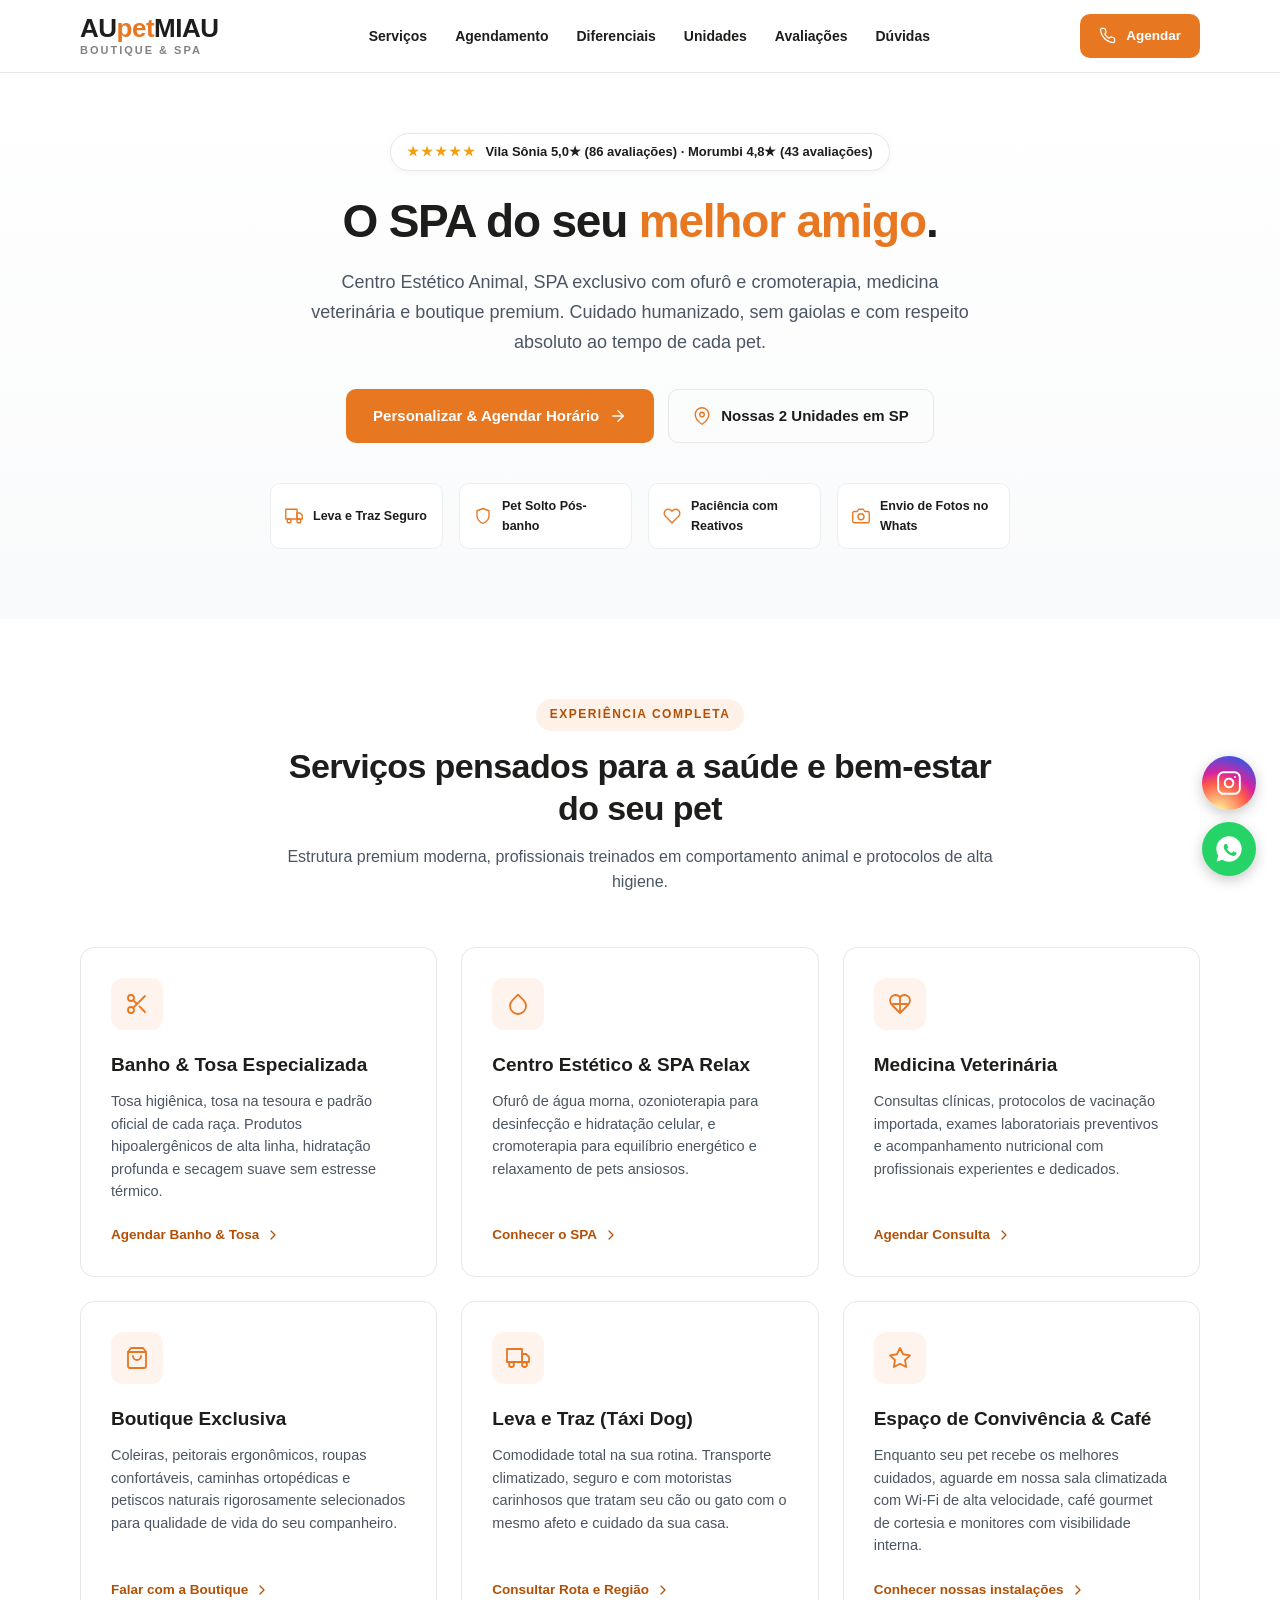
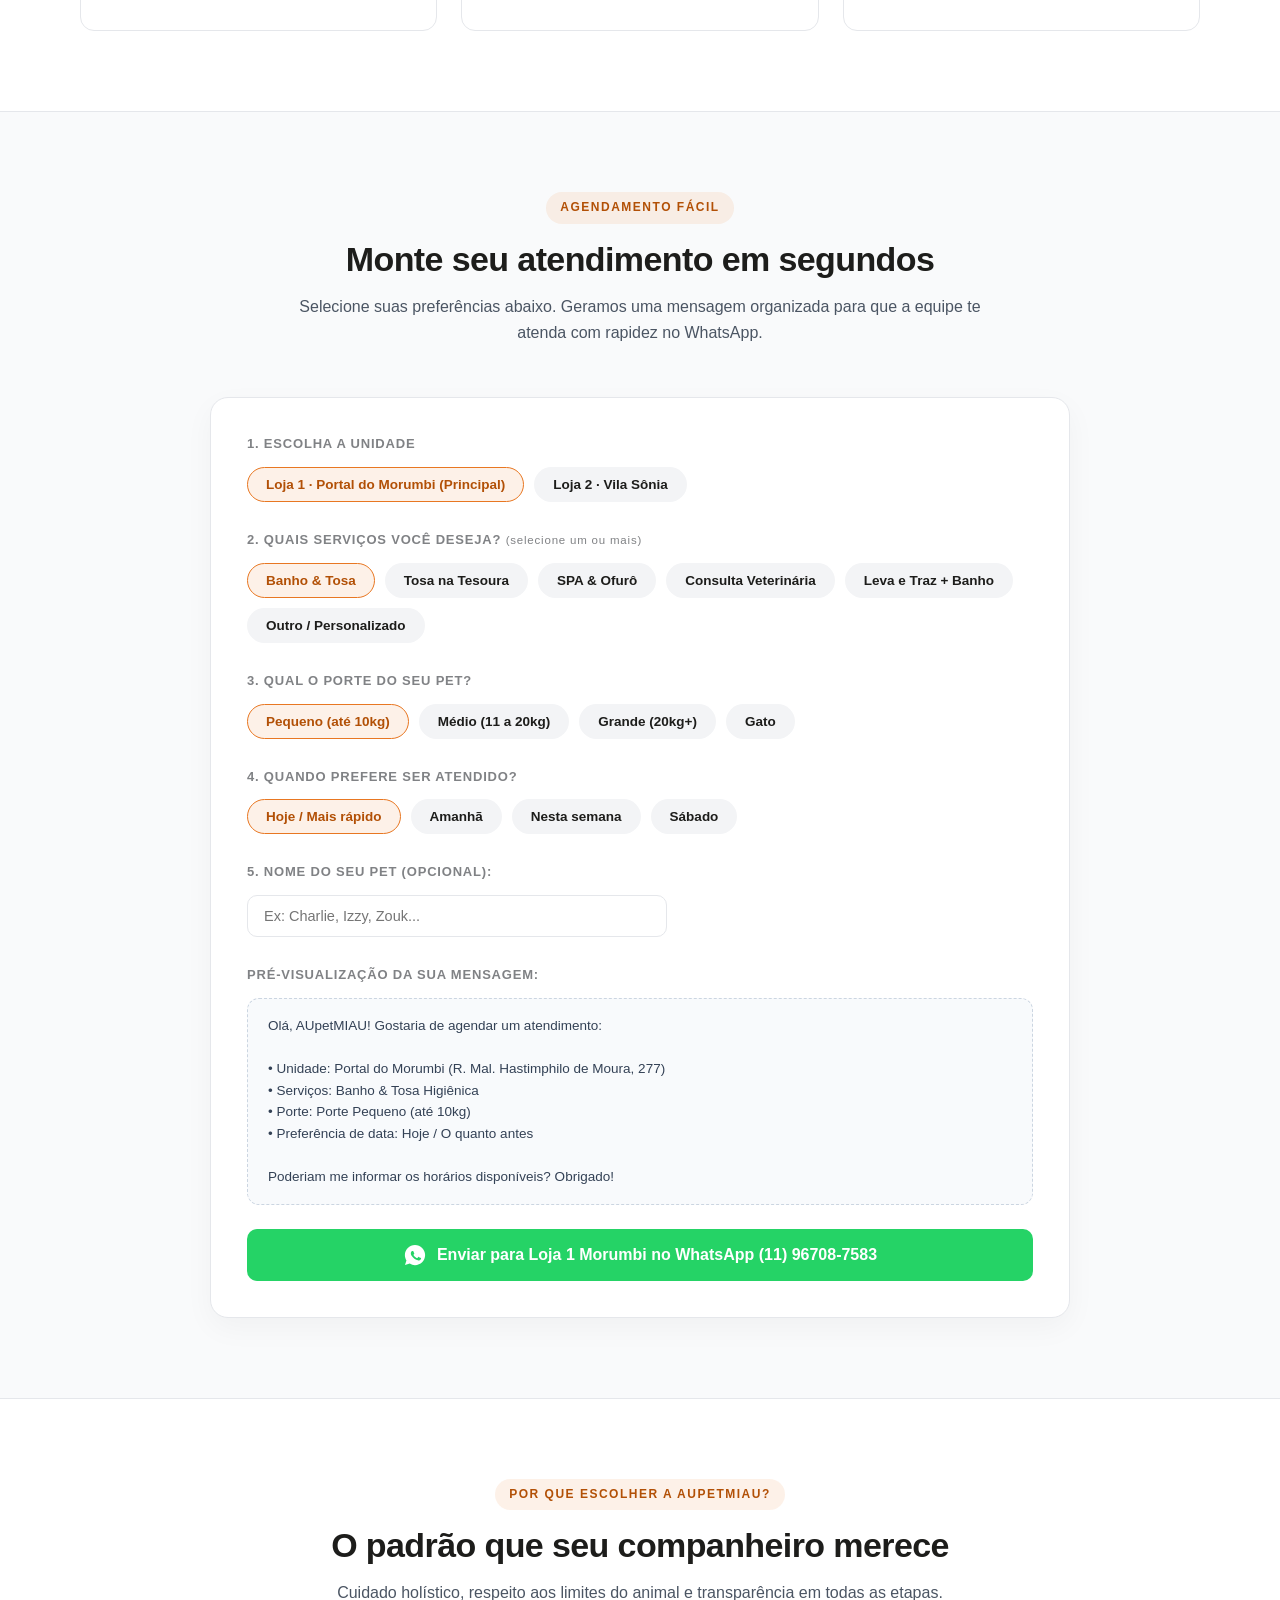
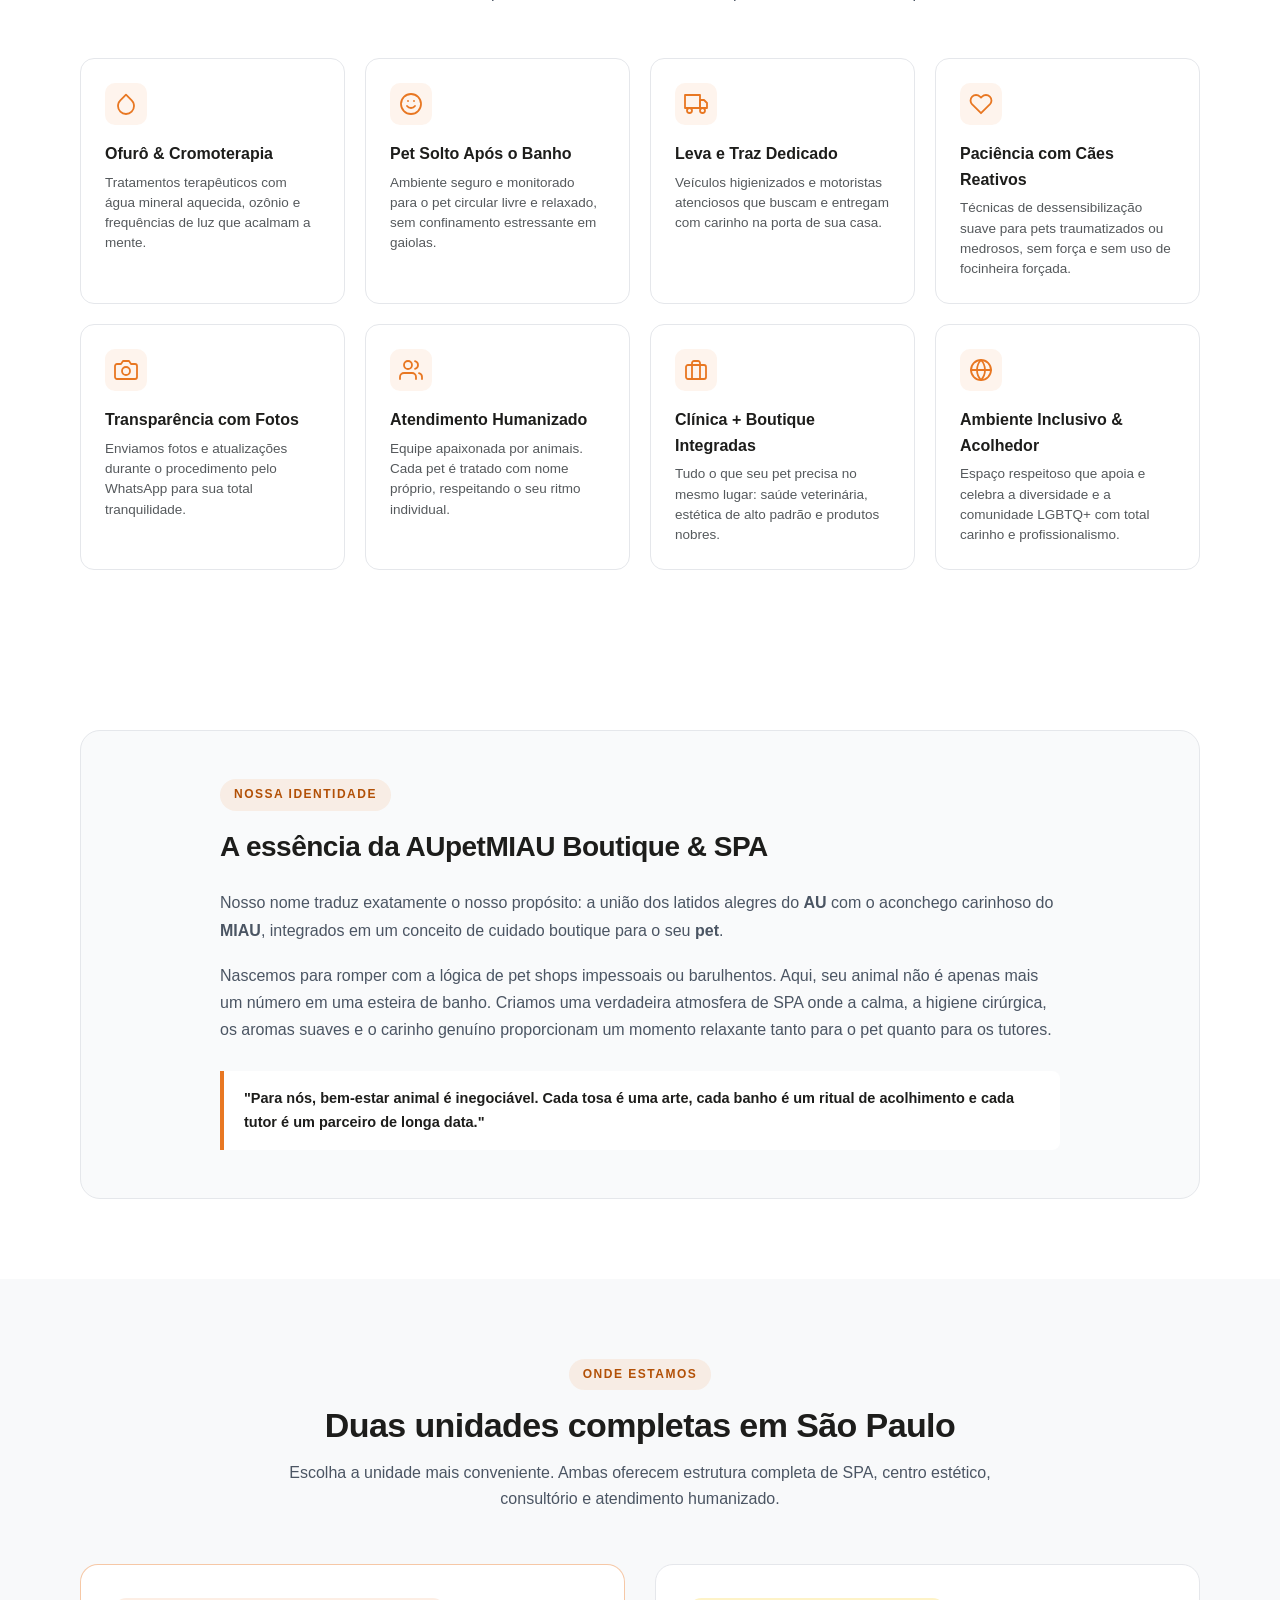
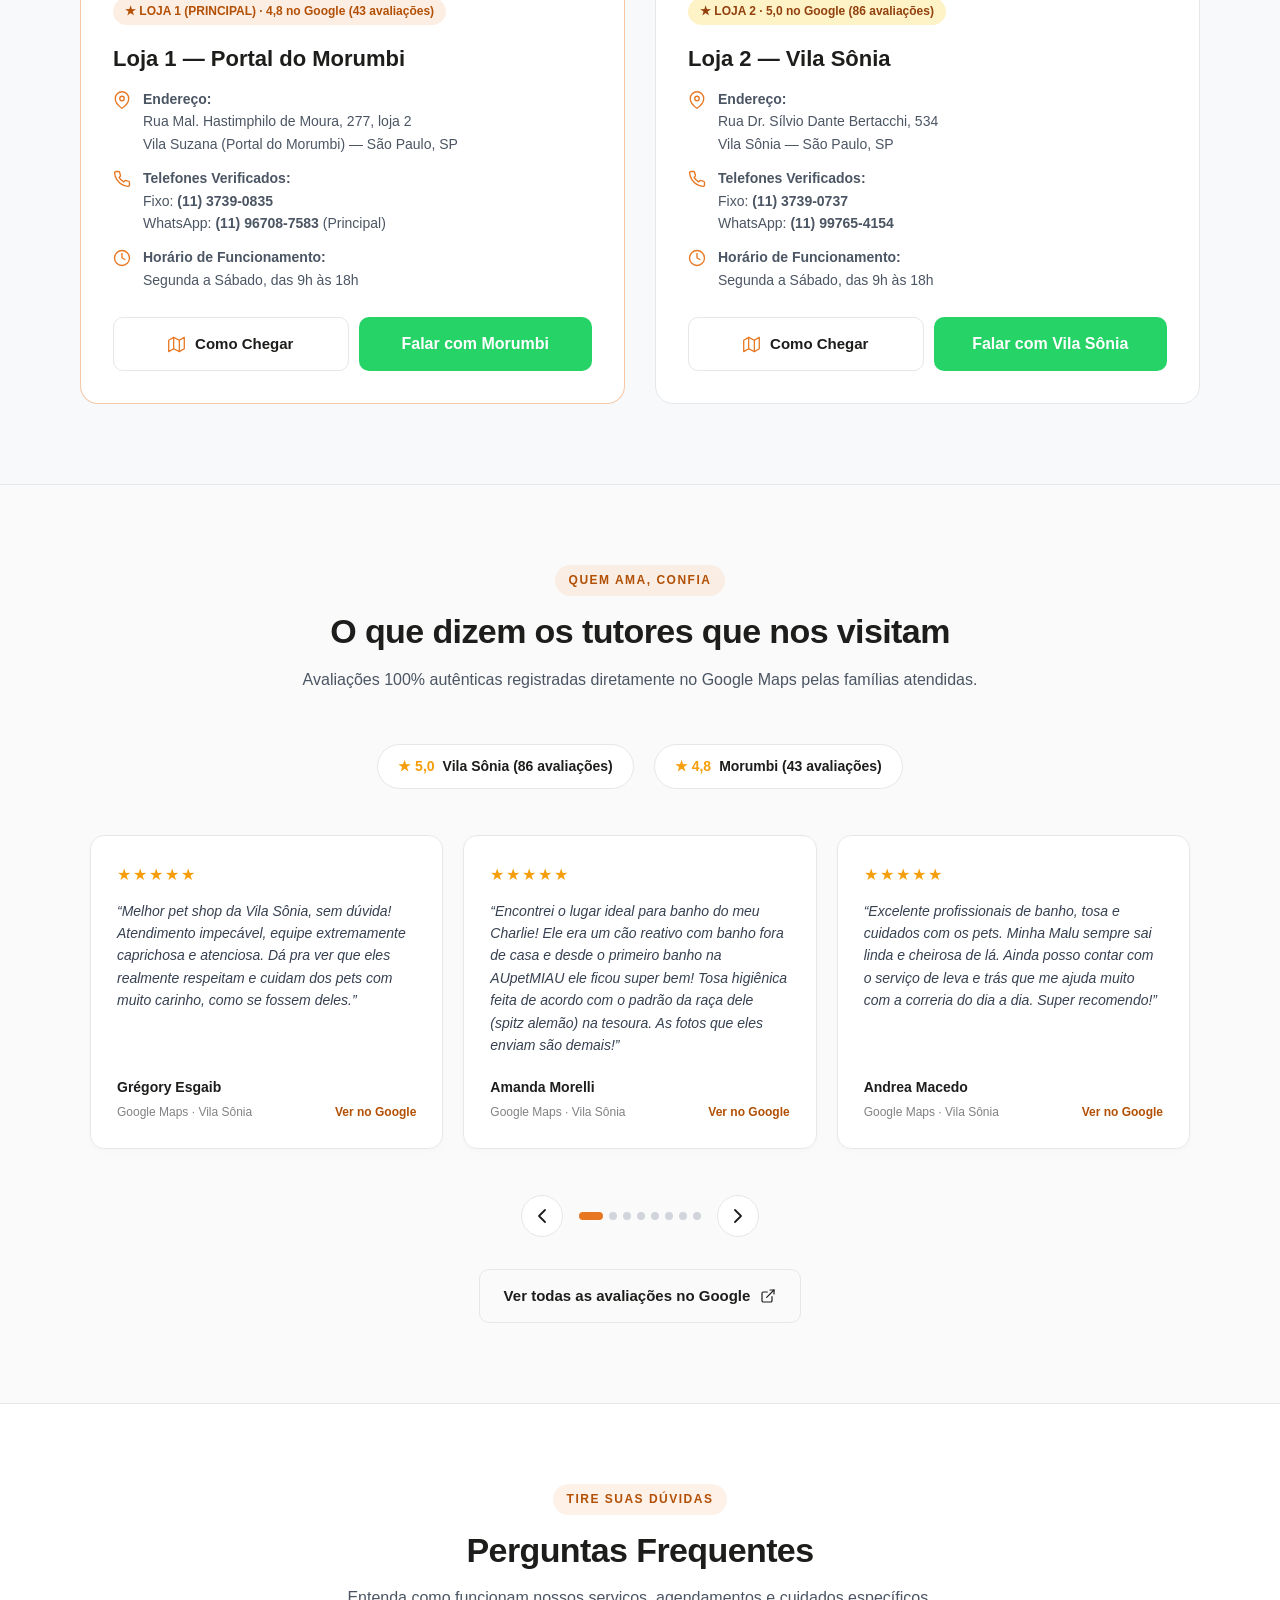
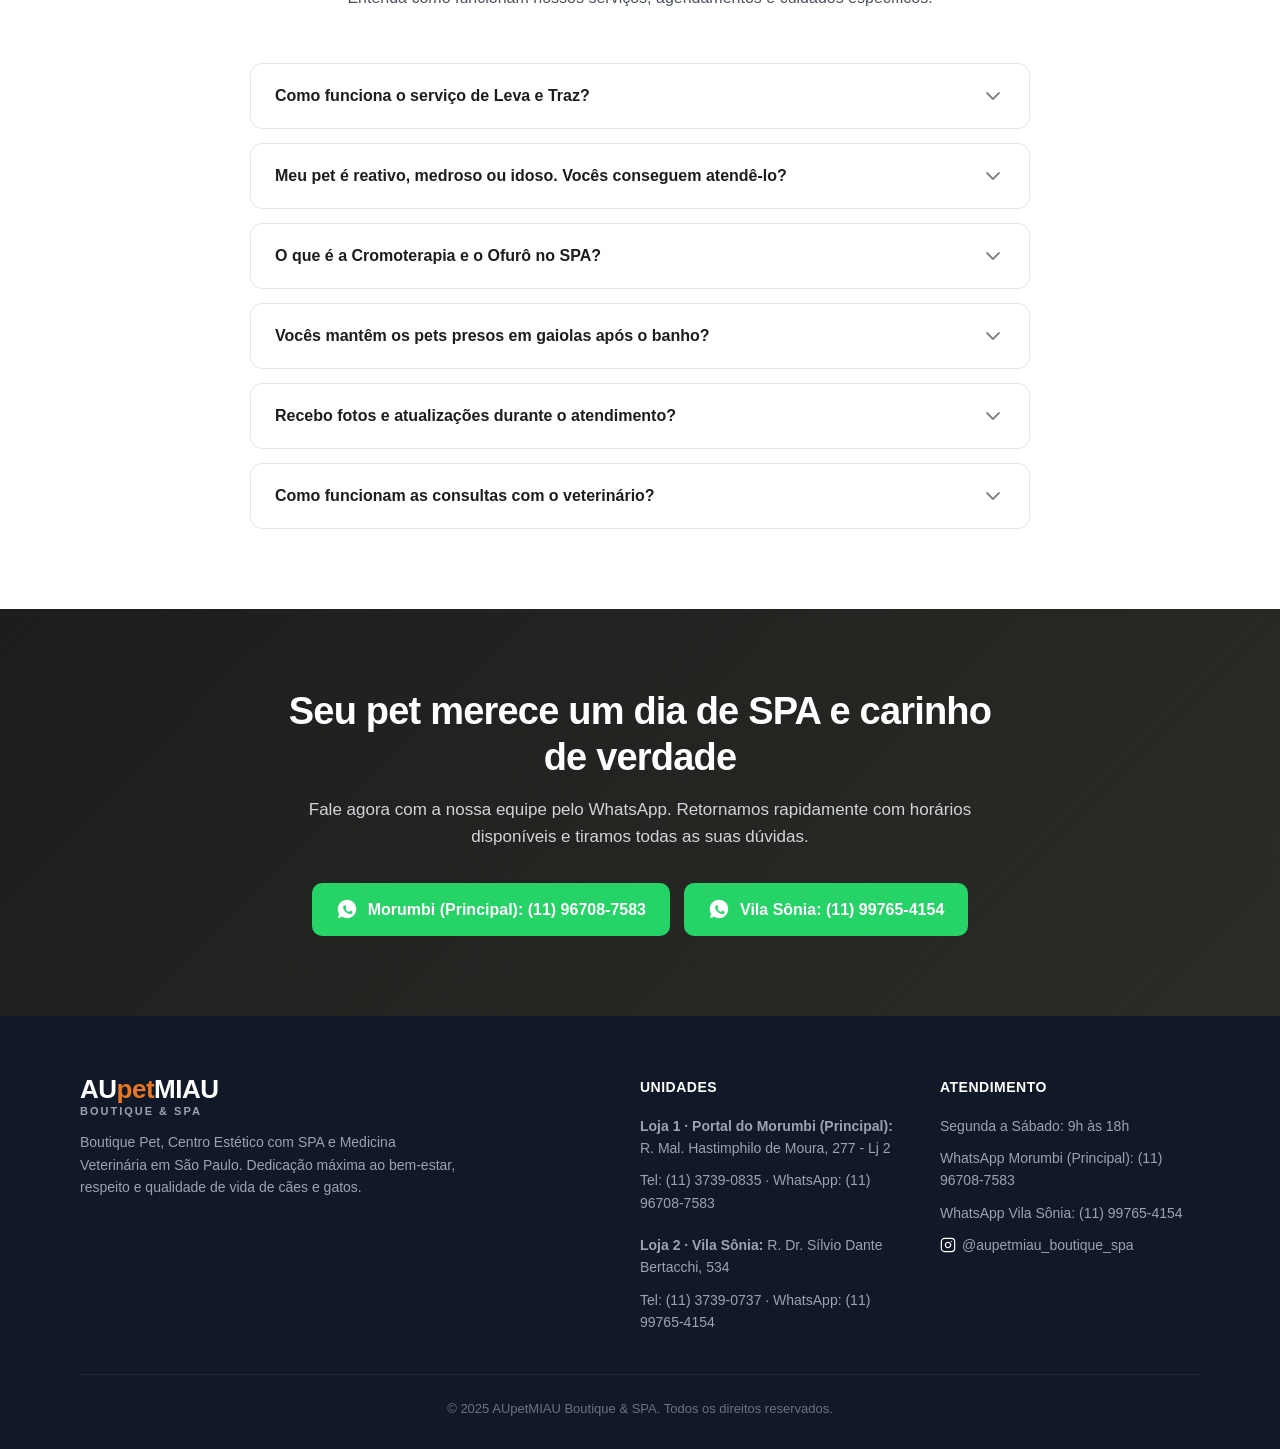
==== index.html @ 6744056b "Versao final: arquivos completos + build simplificado (dispara deploy Vercel)" ====
<!DOCTYPE html>
<html lang="pt-BR" data-theme="light">
<head>
  <meta charset="UTF-8">
  <meta name="viewport" content="width=device-width, initial-scale=1.0">
  <title>AUpetMIAU Boutique &amp; SPA</title>
  <meta name="description" content="AUpetMIAU Boutique &amp; SPA: banho, tosa, spa pet e medicina veterinária em 2 unidades em São Paulo. 5,0 no Google. Agende pelo WhatsApp.">
  <link rel="icon" type="image/png" href="favicon.png">
  <meta property="og:type" content="website">
  <meta property="og:title" content="AUpetMIAU Boutique & SPA — Banho, Tosa e Cuidado Pet">
  <meta property="og:description" content="AUpetMIAU Boutique &amp; SPA: banho, tosa, spa pet e medicina veterinária em 2 unidades em São Paulo. 5,0 no Google. Agende pelo WhatsApp.">
  <meta property="og:image" content="https://cliente-01-aupetmiau.vercel.app/og-image.jpg">
  <meta property="og:url" content="https://cliente-01-aupetmiau.vercel.app/">
  <meta property="og:locale" content="pt_BR">
  <meta name="twitter:card" content="summary_large_image">
  <script type="application/ld+json">
  {"@context": "https://schema.org", "@type": "PetStore", "name": "AUpetMIAU Boutique & SPA", "image": "https://cliente-01-aupetmiau.vercel.app/og-image.jpg", "url": "https://cliente-01-aupetmiau.vercel.app/", "telephone": "+5511967087583", "address": {"@type": "PostalAddress", "streetAddress": "Rua Mal. Hastimphilo de Moura, 277, loja 2", "addressLocality": "São Paulo", "addressRegion": "SP", "addressCountry": "BR"}, "aggregateRating": {"@type": "AggregateRating", "ratingValue": "5.0", "reviewCount": "86"}}
  </script>
  
  <!-- Basecoat CSS & System Shell -->

  <link rel="stylesheet" href="assets/styles.css">
</head>
<body>

  <!-- Back to Top Button (Canto inferior esquerdo) -->
  <button type="button" id="backToTopBtn" class="back-to-top-btn" aria-label="Voltar ao topo da página">
    <svg class="svg-icon" style="width: 20px; height: 20px; stroke-width: 2.5;" viewBox="0 0 24 24">
      <line x1="12" y1="19" x2="12" y2="5"></line>
      <polyline points="5 12 12 5 19 12"></polyline>
    </svg>
  </button>

  <!-- Floating Official Contact Buttons (Canto inferior direito) -->
  <aside class="floating-buttons-group" aria-label="Contatos rápidos">
    <!-- Instagram Official Floating Button -->
    <a href="https://www.instagram.com/aupetmiau_boutique_spa" target="_blank" rel="noopener noreferrer" class="floating-btn floating-btn-instagram" aria-label="Acompanhe nosso Instagram @aupetmiau_boutique_spa">
      <span class="floating-tooltip">Siga no Instagram</span>
      <svg class="svg-icon" style="stroke: #FFFFFF; width: 26px; height: 26px;" viewBox="0 0 24 24">
        <rect x="2" y="2" width="20" height="20" rx="5" ry="5"></rect>
        <path d="M16 11.37A4 4 0 1 1 12.63 8 4 4 0 0 1 16 11.37z"></path>
        <line x1="17.5" y1="6.5" x2="17.51" y2="6.5"></line>
      </svg>
    </a>

    <!-- WhatsApp Official Floating Button (Padrão: Portal do Morumbi - Principal) -->
    <a href="https://wa.me/5511967087583?text=Ol%C3%A1%21+Vim+pelo+site+da+AUpetMIAU+e+gostaria+de+agendar+um+atendimento." target="_blank" rel="noopener noreferrer" class="floating-btn floating-btn-whatsapp" aria-label="Agende agora pelo WhatsApp">
      <span class="floating-tooltip">Agendar no WhatsApp</span>
      <!-- Official crisp WhatsApp vector icon -->
      <svg style="width: 30px; height: 30px; fill: #FFFFFF;" viewBox="0 0 32 32" aria-hidden="true">
        <path d="M16 2.5C8.544 2.5 2.5 8.544 2.5 16c0 2.652.766 5.127 2.087 7.215L2.64 29.36l6.347-1.921A13.435 13.435 0 0 0 16 29.5c7.456 0 13.5-6.044 13.5-13.5S23.456 2.5 16 2.5zm7.848 18.966c-.328.92-1.636 1.76-2.274 1.874-.616.11-1.397.16-4.04-0.932-3.376-1.394-5.556-4.838-5.724-5.064-.162-.224-1.37-1.824-1.37-3.48 0-1.656.864-2.47 1.172-2.812.308-.342.672-.428.896-.428.224 0 .448.002.644.012.208.01.488-.078.762.58.28.672.952 2.324 1.036 2.492.084.168.14.364.028.588-.112.224-.168.364-.336.56-.168.196-.354.438-.504.588-.168.168-.342.35-.146.686.196.336.874 1.442 1.876 2.336 1.288 1.148 2.374 1.504 2.71 1.672.336.168.532.14.728-.084.196-.224.84-0.98 1.064-1.316.224-.336.448-.28.756-.168.308.112 1.96 0.924 2.296 1.092.336.168.56.252.644.392.084.14.084.812-.244 1.732z"/>
      </svg>
    </a>
  </aside>

  <!-- Site Navigation -->
  <header class="site-header">
    <div class="site-wrap header-inner">
      <a href="#" class="brand-logo" aria-label="AUpetMIAU Boutique e SPA Página Inicial">
        <div class="logo-main">AU<span class="accent">pet</span>MIAU</div>
        <div class="logo-sub">Boutique &amp; Spa</div>
      </a>

      <nav class="nav-links" aria-label="Menu principal">
        <a href="#servicos" class="nav-link">Serviços</a>
        <a href="#agendador" class="nav-link">Agendamento</a>
        <a href="#diferenciais" class="nav-link">Diferenciais</a>
        <a href="#unidades" class="nav-link">Unidades</a>
        <a href="#avaliacoes" class="nav-link">Avaliações</a>
        <a href="#faq" class="nav-link">Dúvidas</a>
      </nav>

      <div class="header-cta-group">
        <a href="https://wa.me/5511967087583?text=Ol%C3%A1%21+Gostaria+de+agendar+um+hor%C3%A1rio+na+AUpetMIAU." target="_blank" rel="noopener noreferrer" class="btn-action" style="padding: 10px 18px; font-size: 13.5px;">
          <!-- Crisp Phone SVG icon -->
          <svg class="svg-icon" style="width: 17px; height: 17px;" viewBox="0 0 24 24">
            <path d="M22 16.92v3a2 2 0 0 1-2.18 2 19.79 19.79 0 0 1-8.63-3.07 19.5 19.5 0 0 1-6-6 19.79 19.79 0 0 1-3.07-8.67A2 2 0 0 1 4.11 2h3a2 2 0 0 1 2 1.72 12.84 12.84 0 0 0 .7 2.81 2 2 0 0 1-.45 2.11L8.09 9.91a16 16 0 0 0 6 6l1.27-1.27a2 2 0 0 1 2.11-.45 12.84 12.84 0 0 0 2.81.7A2 2 0 0 1 22 16.92z"></path>
          </svg>
          <span>Agendar</span>
        </a>
      </div>
    </div>
  </header>

  <main>
    <!-- Hero Section (ATENÇÃO) -->
    <section class="hero-section">
      <div class="site-wrap">
        <div class="hero-content">
          <div class="trust-pill">
            <span class="stars">★★★★★</span>
            <span>Vila Sônia <strong>5,0★</strong> (86 avaliações) · Morumbi <strong>4,8★</strong> (43 avaliações)</span>
          </div>

          <h1 class="hero-title">
            O SPA do seu <span class="accent-stroke">melhor amigo</span>.
          </h1>

          <p class="hero-lead">
            Centro Estético Animal, SPA exclusivo com ofurô e cromoterapia, medicina veterinária e boutique premium. Cuidado humanizado, sem gaiolas e com respeito absoluto ao tempo de cada pet.
          </p>

          <div class="hero-actions">
            <a href="#agendador" class="btn-action">
              <span>Personalizar &amp; Agendar Horário</span>
              <svg class="svg-icon" style="width: 18px; height: 18px;" viewBox="0 0 24 24">
                <line x1="5" y1="12" x2="19" y2="12"></line>
                <polyline points="12 5 19 12 12 19"></polyline>
              </svg>
            </a>
            <a href="#unidades" class="btn-outline">
              <svg class="svg-icon" style="width: 18px; height: 18px; color: var(--accent);" viewBox="0 0 24 24">
                <path d="M21 10c0 7-9 13-9 13s-9-6-9-13a9 9 0 0 1 18 0z"></path>
                <circle cx="12" cy="10" r="3"></circle>
              </svg>
              <span>Nossas 2 Unidades em SP</span>
            </a>
          </div>

          <!-- Hero trust points -->
          <div class="hero-features">
            <div class="hero-feature-item">
              <svg class="svg-icon" viewBox="0 0 24 24">
                <rect x="1" y="3" width="15" height="13"></rect>
                <polygon points="16 8 20 8 23 11 23 16 16 16 16 8"></polygon>
                <circle cx="5.5" cy="18.5" r="2.5"></circle>
                <circle cx="18.5" cy="18.5" r="2.5"></circle>
              </svg>
              <span>Leva e Traz Seguro</span>
            </div>
            <div class="hero-feature-item">
              <svg class="svg-icon" viewBox="0 0 24 24">
                <path d="M12 22s8-4 8-10V5l-8-3-8 3v7c0 6 8 10 8 10z"></path>
              </svg>
              <span>Pet Solto Pós-banho</span>
            </div>
            <div class="hero-feature-item">
              <svg class="svg-icon" viewBox="0 0 24 24">
                <path d="M20.84 4.61a5.5 5.5 0 0 0-7.78 0L12 5.67l-1.06-1.06a5.5 5.5 0 0 0-7.78 7.78l1.06 1.06L12 21.23l7.78-7.78 1.06-1.06a5.5 5.5 0 0 0 0-7.78z"></path>
              </svg>
              <span>Paciência com Reativos</span>
            </div>
            <div class="hero-feature-item">
              <svg class="svg-icon" viewBox="0 0 24 24">
                <path d="M23 19a2 2 0 0 1-2 2H3a2 2 0 0 1-2-2V8a2 2 0 0 1 2-2h4l2-3h6l2 3h4a2 2 0 0 1 2 2z"></path>
                <circle cx="12" cy="13" r="4"></circle>
              </svg>
              <span>Envio de Fotos no Whats</span>
            </div>
          </div>
        </div>
      </div>
    </section>

    <!-- Services Section (INTERESSE) -->
    <section id="servicos">
      <div class="site-wrap">
        <div class="section-header">
          <span class="section-eyebrow">Experiência Completa</span>
          <h2 class="section-title">Serviços pensados para a saúde e bem-estar do seu pet</h2>
          <p class="section-desc">Estrutura premium moderna, profissionais treinados em comportamento animal e protocolos de alta higiene.</p>
        </div>

        <div class="services-grid">
          <!-- Card 1 -->
          <article class="service-card">
            <div class="service-icon-box" aria-hidden="true">
              <svg class="svg-icon" viewBox="0 0 24 24">
                <circle cx="6" cy="6" r="3"></circle>
                <circle cx="6" cy="18" r="3"></circle>
                <line x1="20" y1="4" x2="8.12" y2="15.88"></line>
                <line x1="14.47" y1="14.48" x2="20" y2="20"></line>
                <line x1="8.12" y1="8.12" x2="12" y2="12"></line>
              </svg>
            </div>
            <h3>Banho &amp; Tosa Especializada</h3>
            <p>Tosa higiênica, tosa na tesoura e padrão oficial de cada raça. Produtos hipoalergênicos de alta linha, hidratação profunda e secagem suave sem estresse térmico.</p>
            <a href="https://wa.me/5511967087583?text=Ol%C3%A1%21+Gostaria+de+agendar+o+Banho+e+Tosa+para+o+meu+pet." target="_blank" rel="noopener noreferrer" class="card-cta">
              <span>Agendar Banho &amp; Tosa</span>
              <svg class="svg-icon" style="width: 16px; height: 16px;" viewBox="0 0 24 24"><polyline points="9 18 15 12 9 6"></polyline></svg>
            </a>
          </article>

          <!-- Card 2 -->
          <article class="service-card">
            <div class="service-icon-box" aria-hidden="true">
              <svg class="svg-icon" viewBox="0 0 24 24">
                <path d="M12 2.69l5.66 5.66a8 8 0 1 1-11.31 0z"></path>
              </svg>
            </div>
            <h3>Centro Estético &amp; SPA Relax</h3>
            <p>Ofurô de água morna, ozonioterapia para desinfecção e hidratação celular, e cromoterapia para equilíbrio energético e relaxamento de pets ansiosos.</p>
            <a href="https://wa.me/5511967087583?text=Ol%C3%A1%21+Tenho+interesse+no+servi%C3%A7o+de+SPA%2C+ofur%C3%B4+e+cromoterapia." target="_blank" rel="noopener noreferrer" class="card-cta">
              <span>Conhecer o SPA</span>
              <svg class="svg-icon" style="width: 16px; height: 16px;" viewBox="0 0 24 24"><polyline points="9 18 15 12 9 6"></polyline></svg>
            </a>
          </article>

          <!-- Card 3 -->
          <article class="service-card">
            <div class="service-icon-box" aria-hidden="true">
              <svg class="svg-icon" viewBox="0 0 24 24">
                <path d="M19 14c1.49-1.46 3-3.21 3-5.5A5.5 5.5 0 0 0 16.5 3c-1.76 0-3 .5-4.5 2-1.5-1.5-2.74-2-4.5-2A5.5 5.5 0 0 0 2 8.5c0 2.3 1.5 4.05 3 5.5l7 7Z"></path>
                <path d="M12 5v14"></path>
                <path d="M5 12h14"></path>
              </svg>
            </div>
            <h3>Medicina Veterinária</h3>
            <p>Consultas clínicas, protocolos de vacinação importada, exames laboratoriais preventivos e acompanhamento nutricional com profissionais experientes e dedicados.</p>
            <a href="https://wa.me/5511967087583?text=Ol%C3%A1%21+Gostaria+de+informa%C3%A7%C3%B5es+sobre+consulta+veterin%C3%A1ria." target="_blank" rel="noopener noreferrer" class="card-cta">
              <span>Agendar Consulta</span>
              <svg class="svg-icon" style="width: 16px; height: 16px;" viewBox="0 0 24 24"><polyline points="9 18 15 12 9 6"></polyline></svg>
            </a>
          </article>

          <!-- Card 4 -->
          <article class="service-card">
            <div class="service-icon-box" aria-hidden="true">
              <svg class="svg-icon" viewBox="0 0 24 24">
                <path d="M6 2L3 6v14a2 2 0 0 0 2 2h14a2 2 0 0 0 2-2V6l-3-4z"></path>
                <line x1="3" y1="6" x2="21" y2="6"></line>
                <path d="M16 10a4 4 0 0 1-8 0"></path>
              </svg>
            </div>
            <h3>Boutique Exclusiva</h3>
            <p>Coleiras, peitorais ergonômicos, roupas confortáveis, caminhas ortopédicas e petiscos naturais rigorosamente selecionados para qualidade de vida do seu companheiro.</p>
            <a href="https://wa.me/5511967087583?text=Ol%C3%A1%21+Quero+saber+mais+sobre+os+produtos+da+Boutique." target="_blank" rel="noopener noreferrer" class="card-cta">
              <span>Falar com a Boutique</span>
              <svg class="svg-icon" style="width: 16px; height: 16px;" viewBox="0 0 24 24"><polyline points="9 18 15 12 9 6"></polyline></svg>
            </a>
          </article>

          <!-- Card 5 -->
          <article class="service-card">
            <div class="service-icon-box" aria-hidden="true">
              <svg class="svg-icon" viewBox="0 0 24 24">
                <rect x="1" y="3" width="15" height="13"></rect>
                <polygon points="16 8 20 8 23 11 23 16 16 16 8"></polygon>
                <circle cx="5.5" cy="18.5" r="2.5"></circle>
                <circle cx="18.5" cy="18.5" r="2.5"></circle>
              </svg>
            </div>
            <h3>Leva e Traz (Táxi Dog)</h3>
            <p>Comodidade total na sua rotina. Transporte climatizado, seguro e com motoristas carinhosos que tratam seu cão ou gato com o mesmo afeto e cuidado da sua casa.</p>
            <a href="https://wa.me/5511967087583?text=Ol%C3%A1%21+Gostaria+de+consultar+o+Leva+e+Traz+para+o+meu+endere%C3%A7o." target="_blank" rel="noopener noreferrer" class="card-cta">
              <span>Consultar Rota e Região</span>
              <svg class="svg-icon" style="width: 16px; height: 16px;" viewBox="0 0 24 24"><polyline points="9 18 15 12 9 6"></polyline></svg>
            </a>
          </article>

          <!-- Card 6 -->
          <article class="service-card">
            <div class="service-icon-box" aria-hidden="true">
              <svg class="svg-icon" viewBox="0 0 24 24">
                <polygon points="12 2 15.09 8.26 22 9.27 17 14.14 18.18 21.02 12 17.77 5.82 21.02 7 14.14 2 9.27 8.91 8.26 12 2"></polygon>
              </svg>
            </div>
            <h3>Espaço de Convivência &amp; Café</h3>
            <p>Enquanto seu pet recebe os melhores cuidados, aguarde em nossa sala climatizada com Wi-Fi de alta velocidade, café gourmet de cortesia e monitores com visibilidade interna.</p>
            <a href="#unidades" class="card-cta">
              <span>Conhecer nossas instalações</span>
              <svg class="svg-icon" style="width: 16px; height: 16px;" viewBox="0 0 24 24"><polyline points="9 18 15 12 9 6"></polyline></svg>
            </a>
          </article>
        </div>
      </div>
    </section>

    <!-- Interactive WhatsApp Message Builder (AÇÃO RÁPIDA & PERSONALIZAÇÃO) -->
    <section id="agendador" class="configurator-section">
      <div class="site-wrap">
        <div class="section-header">
          <span class="section-eyebrow">Agendamento Fácil</span>
          <h2 class="section-title">Monte seu atendimento em segundos</h2>
          <p class="section-desc">Selecione suas preferências abaixo. Geramos uma mensagem organizada para que a equipe te atenda com rapidez no WhatsApp.</p>
        </div>

        <div class="booking-builder-card">
          <!-- Step 1: Unidade -->
          <div class="config-step">
            <label class="config-step-label">1. Escolha a Unidade</label>
            <div class="pill-selector-group" id="unitPills" role="radiogroup" aria-label="Escolha a Unidade">
              <button type="button" class="choice-pill selected" data-value="Portal do Morumbi (R. Mal. Hastimphilo de Moura, 277)" aria-checked="true" role="radio">Loja 1 · Portal do Morumbi (Principal)</button>
              <button type="button" class="choice-pill" data-value="Vila Sônia (R. Sílvio Dante Bertacchi, 534)" aria-checked="false" role="radio">Loja 2 · Vila Sônia</button>
            </div>
          </div>

          <!-- Step 2: Serviços (Múltipla Seleção & Customização) -->
          <div class="config-step">
            <label class="config-step-label">2. Quais serviços você deseja? <span style="font-size: 11.5px; font-weight: 500; text-transform: none; color: var(--brand-gray);">(selecione um ou mais)</span></label>
            <div class="pill-selector-group" id="servicePills" role="group" aria-label="Escolha um ou mais serviços">
              <button type="button" class="choice-pill selected" data-value="Banho &amp; Tosa Higiênica" aria-pressed="true">Banho &amp; Tosa</button>
              <button type="button" class="choice-pill" data-value="Tosa Completa na Tesoura" aria-pressed="false">Tosa na Tesoura</button>
              <button type="button" class="choice-pill" data-value="SPA (Ofurô + Cromoterapia)" aria-pressed="false">SPA &amp; Ofurô</button>
              <button type="button" class="choice-pill" data-value="Consulta Veterinária" aria-pressed="false">Consulta Veterinária</button>
              <button type="button" class="choice-pill" data-value="Leva e Traz + Banho" aria-pressed="false">Leva e Traz + Banho</button>
              <button type="button" class="choice-pill" data-value="__outro__" aria-pressed="false">Outro / Personalizado</button>
            </div>
            <div id="customServiceWrap" class="custom-service-wrap">
              <input type="text" id="customServiceInput" class="input-field-custom" placeholder="Qual serviço você precisa? Digite aqui..." maxlength="70" aria-label="Digite o serviço personalizado desejado">
            </div>
          </div>

          <!-- Step 3: Porte do Pet -->
          <div class="config-step">
            <label class="config-step-label">3. Qual o porte do seu pet?</label>
            <div class="pill-selector-group" id="sizePills" role="radiogroup" aria-label="Porte do animal">
              <button type="button" class="choice-pill selected" data-value="Porte Pequeno (até 10kg)" aria-checked="true" role="radio">Pequeno (até 10kg)</button>
              <button type="button" class="choice-pill" data-value="Porte Médio (11 a 20kg)" aria-checked="false" role="radio">Médio (11 a 20kg)</button>
              <button type="button" class="choice-pill" data-value="Porte Grande (20kg+)" aria-checked="false" role="radio">Grande (20kg+)</button>
              <button type="button" class="choice-pill" data-value="Felino / Gatinho" aria-checked="false" role="radio">Gato</button>
            </div>
          </div>

          <!-- Step 4: Preferência de dia -->
          <div class="config-step">
            <label class="config-step-label">4. Quando prefere ser atendido?</label>
            <div class="pill-selector-group" id="dayPills" role="radiogroup" aria-label="Preferência de dia">
              <button type="button" class="choice-pill selected" data-value="Hoje / O quanto antes" aria-checked="true" role="radio">Hoje / Mais rápido</button>
              <button type="button" class="choice-pill" data-value="Amanhã" aria-checked="false" role="radio">Amanhã</button>
              <button type="button" class="choice-pill" data-value="Nesta semana" aria-checked="false" role="radio">Nesta semana</button>
              <button type="button" class="choice-pill" data-value="Neste Sábado" aria-checked="false" role="radio">Sábado</button>
            </div>
          </div>

          <!-- Step 5: Nome do Pet -->
          <div class="config-step">
            <label for="petNameInput" class="config-step-label">5. Nome do seu pet (opcional):</label>
            <input type="text" id="petNameInput" class="input-field-custom" placeholder="Ex: Charlie, Izzy, Zouk..." maxlength="40">
          </div>

          <!-- Live Preview -->
          <label class="config-step-label">Pré-visualização da sua mensagem:</label>
          <div class="message-preview-box" id="messagePreview">
            <!-- Filled via JS -->
          </div>

          <!-- Action Button -->
          <button type="button" id="btnSendWhatsapp" class="btn-whatsapp-official" style="width: 100%; font-size: 16px;">
            <svg style="width: 24px; height: 24px; fill: #FFFFFF;" viewBox="0 0 32 32" aria-hidden="true">
              <path d="M16 2.5C8.544 2.5 2.5 8.544 2.5 16c0 2.652.766 5.127 2.087 7.215L2.64 29.36l6.347-1.921A13.435 13.435 0 0 0 16 29.5c7.456 0 13.5-6.044 13.5-13.5S23.456 2.5 16 2.5zm7.848 18.966c-.328.92-1.636 1.76-2.274 1.874-.616.11-1.397.16-4.04-0.932-3.376-1.394-5.556-4.838-5.724-5.064-.162-.224-1.37-1.824-1.37-3.48 0-1.656.864-2.47 1.172-2.812.308-.342.672-.428.896-.428.224 0 .448.002.644.012.208.01.488-.078.762.58.28.672.952 2.324 1.036 2.492.084.168.14.364.028.588-.112.224-.168.364-.336.56-.168.196-.354.438-.504.588-.168.168-.342.35-.146.686.196.336.874 1.442 1.876 2.336 1.288 1.148 2.374 1.504 2.71 1.672.336.168.532.14.728-.084.196-.224.84-0.98 1.064-1.316.224-.336.448-.28.756-.168.308.112 1.96 0.924 2.296 1.092.336.168.56.252.644.392.084.14.084.812-.244 1.732z"/>
            </svg>
            <span>Enviar e Agendar pelo WhatsApp</span>
          </button>
        </div>
      </div>
    </section>

    <!-- Differentials (CONFIANÇA) -->
    <section id="diferenciais">
      <div class="site-wrap">
        <div class="section-header">
          <span class="section-eyebrow">Por que escolher a AUpetMIAU?</span>
          <h2 class="section-title">O padrão que seu companheiro merece</h2>
          <p class="section-desc">Cuidado holístico, respeito aos limites do animal e transparência em todas as etapas.</p>
        </div>

        <div class="differentials-grid">
          <!-- Diff 1 -->
          <div class="diff-card">
            <div class="diff-icon" aria-hidden="true">
              <svg class="svg-icon" viewBox="0 0 24 24">
                <path d="M12 2.69l5.66 5.66a8 8 0 1 1-11.31 0z"></path>
              </svg>
            </div>
            <h4>Ofurô &amp; Cromoterapia</h4>
            <p>Tratamentos terapêuticos com água mineral aquecida, ozônio e frequências de luz que acalmam a mente.</p>
          </div>

          <!-- Diff 2 -->
          <div class="diff-card">
            <div class="diff-icon" aria-hidden="true">
              <svg class="svg-icon" viewBox="0 0 24 24">
                <circle cx="12" cy="12" r="10"></circle>
                <path d="M8 14s1.5 2 4 2 4-2 4-2"></path>
                <line x1="9" y1="9" x2="9.01" y2="9"></line>
                <line x1="15" y1="9" x2="15.01" y2="9"></line>
              </svg>
            </div>
            <h4>Pet Solto Após o Banho</h4>
            <p>Ambiente seguro e monitorado para o pet circular livre e relaxado, sem confinamento estressante em gaiolas.</p>
          </div>

          <!-- Diff 3 -->
          <div class="diff-card">
            <div class="diff-icon" aria-hidden="true">
              <svg class="svg-icon" viewBox="0 0 24 24">
                <rect x="1" y="3" width="15" height="13"></rect>
                <polygon points="16 8 20 8 23 11 23 16 16 16 16 8"></polygon>
                <circle cx="5.5" cy="18.5" r="2.5"></circle>
                <circle cx="18.5" cy="18.5" r="2.5"></circle>
              </svg>
            </div>
            <h4>Leva e Traz Dedicado</h4>
            <p>Veículos higienizados e motoristas atenciosos que buscam e entregam com carinho na porta de sua casa.</p>
          </div>

          <!-- Diff 4 -->
          <div class="diff-card">
            <div class="diff-icon" aria-hidden="true">
              <svg class="svg-icon" viewBox="0 0 24 24">
                <path d="M20.84 4.61a5.5 5.5 0 0 0-7.78 0L12 5.67l-1.06-1.06a5.5 5.5 0 0 0-7.78 7.78l1.06 1.06L12 21.23l7.78-7.78 1.06-1.06a5.5 5.5 0 0 0 0-7.78z"></path>
              </svg>
            </div>
            <h4>Paciência com Cães Reativos</h4>
            <p>Técnicas de dessensibilização suave para pets traumatizados ou medrosos, sem força e sem uso de focinheira forçada.</p>
          </div>

          <!-- Diff 5 -->
          <div class="diff-card">
            <div class="diff-icon" aria-hidden="true">
              <svg class="svg-icon" viewBox="0 0 24 24">
                <path d="M23 19a2 2 0 0 1-2 2H3a2 2 0 0 1-2-2V8a2 2 0 0 1 2-2h4l2-3h6l2 3h4a2 2 0 0 1 2 2z"></path>
                <circle cx="12" cy="13" r="4"></circle>
              </svg>
            </div>
            <h4>Transparência com Fotos</h4>
            <p>Enviamos fotos e atualizações durante o procedimento pelo WhatsApp para sua total tranquilidade.</p>
          </div>

          <!-- Diff 6 -->
          <div class="diff-card">
            <div class="diff-icon" aria-hidden="true">
              <svg class="svg-icon" viewBox="0 0 24 24">
                <path d="M17 21v-2a4 4 0 0 0-4-4H5a4 4 0 0 0-4 4v2"></path>
                <circle cx="9" cy="7" r="4"></circle>
                <path d="M23 21v-2a4 4 0 0 0-3-3.87"></path>
                <path d="M16 3.13a4 4 0 0 1 0 7.75"></path>
              </svg>
            </div>
            <h4>Atendimento Humanizado</h4>
            <p>Equipe apaixonada por animais. Cada pet é tratado com nome próprio, respeitando o seu ritmo individual.</p>
          </div>

          <!-- Diff 7 -->
          <div class="diff-card">
            <div class="diff-icon" aria-hidden="true">
              <svg class="svg-icon" viewBox="0 0 24 24">
                <rect x="2" y="7" width="20" height="14" rx="2" ry="2"></rect>
                <path d="M16 21V5a2 2 0 0 0-2-2h-4a2 2 0 0 0-2 2v16"></path>
              </svg>
            </div>
            <h4>Clínica + Boutique Integradas</h4>
            <p>Tudo o que seu pet precisa no mesmo lugar: saúde veterinária, estética de alto padrão e produtos nobres.</p>
          </div>

          <!-- Diff 8 -->
          <div class="diff-card">
            <div class="diff-icon" aria-hidden="true">
              <svg class="svg-icon" viewBox="0 0 24 24">
                <circle cx="12" cy="12" r="10"></circle>
                <path d="M12 2a14.5 14.5 0 0 0 0 20 14.5 14.5 0 0 0 0-20"></path>
                <path d="M2 12h20"></path>
              </svg>
            </div>
            <h4>Ambiente Inclusivo &amp; Acolhedor</h4>
            <p>Espaço respeitoso que apoia e celebra a diversidade e a comunidade LGBTQ+ com total carinho e profissionalismo.</p>
          </div>
        </div>
      </div>
    </section>

    <!-- About Section -->
    <section class="about-section">
      <div class="site-wrap">
        <div class="about-card">
          <div class="about-content-inner">
            <span class="section-eyebrow">Nossa Identidade</span>
            <h3>A essência da AUpetMIAU Boutique &amp; SPA</h3>
            <p>
              Nosso nome traduz exatamente o nosso propósito: a união dos latidos alegres do <strong>AU</strong> com o aconchego carinhoso do <strong>MIAU</strong>, integrados em um conceito de cuidado boutique para o seu <strong>pet</strong>.
            </p>
            <p>
              Nascemos para romper com a lógica de pet shops impessoais ou barulhentos. Aqui, seu animal não é apenas mais um número em uma esteira de banho. Criamos uma verdadeira atmosfera de SPA onde a calma, a higiene cirúrgica, os aromas suaves e o carinho genuíno proporcionam um momento relaxante tanto para o pet quanto para os tutores.
            </p>
            <div class="about-highlight-box">
              "Para nós, bem-estar animal é inegociável. Cada tosa é uma arte, cada banho é um ritual de acolhimento e cada tutor é um parceiro de longa data."
            </div>
          </div>
        </div>
      </div>
    </section>

    <!-- Units Section (DUAS UNIDADES SEPARADAS COM LINKS DO GOOGLE MAPS) -->
    <section id="unidades" style="background-color: #F8F9FA;">
      <div class="site-wrap">
        <div class="section-header">
          <span class="section-eyebrow">Onde Estamos</span>
          <h2 class="section-title">Duas unidades completas em São Paulo</h2>
          <p class="section-desc">Escolha a unidade mais conveniente. Ambas oferecem estrutura completa de SPA, centro estético, consultório e atendimento humanizado.</p>
        </div>

        <div class="units-grid">
          <!-- Loja 1: Portal do Morumbi (PRINCIPAL) -->
          <article class="unit-card" style="border-color: rgba(232, 119, 34, 0.4);">
            <div>
              <div class="unit-badge" style="background: rgba(232, 119, 34, 0.12); color: var(--accent-text);">
                <span>★ LOJA 1 (PRINCIPAL) · 4,8 no Google (43 avaliações)</span>
              </div>
              <h3>Loja 1 — Portal do Morumbi</h3>

              <ul class="unit-info-list">
                <li class="unit-info-item">
                  <svg class="svg-icon" viewBox="0 0 24 24">
                    <path d="M21 10c0 7-9 13-9 13s-9-6-9-13a9 9 0 0 1 18 0z"></path>
                    <circle cx="12" cy="10" r="3"></circle>
                  </svg>
                  <div>
                    <strong>Endereço:</strong><br>
                    Rua Mal. Hastimphilo de Moura, 277, loja 2<br>
                    Vila Suzana (Portal do Morumbi) — São Paulo, SP
                  </div>
                </li>
                <li class="unit-info-item">
                  <svg class="svg-icon" viewBox="0 0 24 24">
                    <path d="M22 16.92v3a2 2 0 0 1-2.18 2 19.79 19.79 0 0 1-8.63-3.07 19.5 19.5 0 0 1-6-6 19.79 19.79 0 0 1-3.07-8.67A2 2 0 0 1 4.11 2h3a2 2 0 0 1 2 1.72 12.84 12.84 0 0 0 .7 2.81 2 2 0 0 1-.45 2.11L8.09 9.91a16 16 0 0 0 6 6l1.27-1.27a2 2 0 0 1 2.11-.45 12.84 12.84 0 0 0 2.81.7A2 2 0 0 1 22 16.92z"></path>
                  </svg>
                  <div>
                    <strong>Telefones Verificados:</strong><br>
                    Fixo: <strong>(11) 3739-0835</strong><br>
                    WhatsApp: <strong>(11) 96708-7583</strong> (Principal)
                  </div>
                </li>
                <li class="unit-info-item">
                  <svg class="svg-icon" viewBox="0 0 24 24">
                    <circle cx="12" cy="12" r="10"></circle>
                    <polyline points="12 6 12 12 16 14"></polyline>
                  </svg>
                  <div>
                    <strong>Horário de Funcionamento:</strong><br>
                    Segunda a Sábado, das 9h às 18h
                  </div>
                </li>
              </ul>
            </div>

            <div class="unit-actions">
              <a href="https://www.google.com/maps/search/?api=1&query=AUpetMIAU+Boutique+%26+SPA+Rua+Marechal+Hastimphilo+de+Moura+277+Vila+Suzana+Sao+Paulo" target="_blank" rel="noopener noreferrer" class="btn-outline">
                <svg class="svg-icon" style="width: 17px; height: 17px; color: var(--accent);" viewBox="0 0 24 24">
                  <polygon points="1 6 1 22 8 18 16 22 23 18 23 2 16 6 8 2 1 6"></polygon>
                  <line x1="8" y1="2" x2="8" y2="18"></line>
                  <line x1="16" y1="6" x2="16" y2="22"></line>
                </svg>
                <span>Como Chegar</span>
              </a>
              <a href="https://wa.me/5511967087583?text=Ol%C3%A1%21+Gostaria+de+agendar+um+hor%C3%A1rio+na+unidade+Portal+do+Morumbi." target="_blank" rel="noopener noreferrer" class="btn-whatsapp-official">
                <span>Falar com Morumbi</span>
              </a>
            </div>
          </article>

          <!-- Loja 2: Vila Sônia -->
          <article class="unit-card">
            <div>
              <div class="unit-badge">
                <span>★ LOJA 2 · 5,0 no Google (86 avaliações)</span>
              </div>
              <h3>Loja 2 — Vila Sônia</h3>

              <ul class="unit-info-list">
                <li class="unit-info-item">
                  <svg class="svg-icon" viewBox="0 0 24 24">
                    <path d="M21 10c0 7-9 13-9 13s-9-6-9-13a9 9 0 0 1 18 0z"></path>
                    <circle cx="12" cy="10" r="3"></circle>
                  </svg>
                  <div>
                    <strong>Endereço:</strong><br>
                    Rua Dr. Sílvio Dante Bertacchi, 534<br>
                    Vila Sônia — São Paulo, SP
                  </div>
                </li>
                <li class="unit-info-item">
                  <svg class="svg-icon" viewBox="0 0 24 24">
                    <path d="M22 16.92v3a2 2 0 0 1-2.18 2 19.79 19.79 0 0 1-8.63-3.07 19.5 19.5 0 0 1-6-6 19.79 19.79 0 0 1-3.07-8.67A2 2 0 0 1 4.11 2h3a2 2 0 0 1 2 1.72 12.84 12.84 0 0 0 .7 2.81 2 2 0 0 1-.45 2.11L8.09 9.91a16 16 0 0 0 6 6l1.27-1.27a2 2 0 0 1 2.11-.45 12.84 12.84 0 0 0 2.81.7A2 2 0 0 1 22 16.92z"></path>
                  </svg>
                  <div>
                    <strong>Telefones Verificados:</strong><br>
                    Fixo: <strong>(11) 3739-0737</strong><br>
                    WhatsApp: <strong>(11) 99765-4154</strong>
                  </div>
                </li>
                <li class="unit-info-item">
                  <svg class="svg-icon" viewBox="0 0 24 24">
                    <circle cx="12" cy="12" r="10"></circle>
                    <polyline points="12 6 12 12 16 14"></polyline>
                  </svg>
                  <div>
                    <strong>Horário de Funcionamento:</strong><br>
                    Segunda a Sábado, das 9h às 18h
                  </div>
                </li>
              </ul>
            </div>

            <div class="unit-actions">
              <a href="https://www.google.com/maps/search/?api=1&query=AUpetMIAU+Boutique+%26+SPA+Rua+Dr+Silvio+Dante+Bertacchi+534+Vila+Sonia+Sao+Paulo" target="_blank" rel="noopener noreferrer" class="btn-outline">
                <svg class="svg-icon" style="width: 17px; height: 17px; color: var(--accent);" viewBox="0 0 24 24">
                  <polygon points="1 6 1 22 8 18 16 22 23 18 23 2 16 6 8 2 1 6"></polygon>
                  <line x1="8" y1="2" x2="8" y2="18"></line>
                  <line x1="16" y1="6" x2="16" y2="22"></line>
                </svg>
                <span>Como Chegar</span>
              </a>
              <a href="https://wa.me/5511997654154?text=Ol%C3%A1%21+Gostaria+de+agendar+um+hor%C3%A1rio+na+unidade+Vila+S%C3%B4nia." target="_blank" rel="noopener noreferrer" class="btn-whatsapp-official">
                <span>Falar com Vila Sônia</span>
              </a>
            </div>
          </article>
        </div>
      </div>
    </section>

    <!-- Reviews Section (CONFIANÇA - 14 AVALIAÇÕES REAIS) -->
    <section id="avaliacoes" class="reviews-section">
      <div class="site-wrap">
        <div class="section-header">
          <span class="section-eyebrow">Quem Ama, Confia</span>
          <h2 class="section-title">O que dizem os tutores que nos visitam</h2>
          <p class="section-desc">Avaliações 100% autênticas registradas diretamente no Google Maps pelas famílias atendidas.</p>
        </div>

        <div class="reviews-stats-bar">
          <div class="stat-badge">
            <span class="star-rating">★ 5,0</span>
            <span>Vila Sônia (86 avaliações)</span>
          </div>
          <div class="stat-badge">
            <span class="star-rating">★ 4,8</span>
            <span>Morumbi (43 avaliações)</span>
          </div>
        </div>

        <!-- Carousel Wrapper -->
        <div class="carousel-container" id="reviewsCarousel">
          <div class="carousel-track" id="carouselTrack">
            
            <!-- Review 1 -->
            <div class="review-slide">
              <div class="review-card">
                <div>
                  <div class="review-stars">★★★★★</div>
                  <p class="review-text">“Melhor pet shop da Vila Sônia, sem dúvida! Atendimento impecável, equipe extremamente caprichosa e atenciosa. Dá pra ver que eles realmente respeitam e cuidam dos pets com muito carinho, como se fossem deles.”</p>
                </div>
                <div>
                  <div class="review-author">Grégory Esgaib</div>
                  <div class="review-source">
                    <span>Google Maps · Vila Sônia</span>
                    <a href="https://www.google.com/maps/search/?api=1&query=AUpetMIAU+Boutique+%26+SPA+Rua+Dr+Silvio+Dante+Bertacchi+534+Vila+Sonia+Sao+Paulo" target="_blank" rel="noopener noreferrer">Ver no Google</a>
                  </div>
                </div>
              </div>
            </div>

            <!-- Review 2 -->
            <div class="review-slide">
              <div class="review-card">
                <div>
                  <div class="review-stars">★★★★★</div>
                  <p class="review-text">“Encontrei o lugar ideal para banho do meu Charlie! Ele era um cão reativo com banho fora de casa e desde o primeiro banho na AUpetMIAU ele ficou super bem! Tosa higiênica feita de acordo com o padrão da raça dele (spitz alemão) na tesoura. As fotos que eles enviam são demais!”</p>
                </div>
                <div>
                  <div class="review-author">Amanda Morelli</div>
                  <div class="review-source">
                    <span>Google Maps · Vila Sônia</span>
                    <a href="https://www.google.com/maps/search/?api=1&query=AUpetMIAU+Boutique+%26+SPA+Rua+Dr+Silvio+Dante+Bertacchi+534+Vila+Sonia+Sao+Paulo" target="_blank" rel="noopener noreferrer">Ver no Google</a>
                  </div>
                </div>
              </div>
            </div>

            <!-- Review 3 -->
            <div class="review-slide">
              <div class="review-card">
                <div>
                  <div class="review-stars">★★★★★</div>
                  <p class="review-text">“Excelente profissionais de banho, tosa e cuidados com os pets. Minha Malu sempre sai linda e cheirosa de lá. Ainda posso contar com o serviço de leva e trás que me ajuda muito com a correria do dia a dia. Super recomendo!”</p>
                </div>
                <div>
                  <div class="review-author">Andrea Macedo</div>
                  <div class="review-source">
                    <span>Google Maps · Vila Sônia</span>
                    <a href="https://www.google.com/maps/search/?api=1&query=AUpetMIAU+Boutique+%26+SPA+Rua+Dr+Silvio+Dante+Bertacchi+534+Vila+Sonia+Sao+Paulo" target="_blank" rel="noopener noreferrer">Ver no Google</a>
                  </div>
                </div>
              </div>
            </div>

            <!-- Review 4 -->
            <div class="review-slide">
              <div class="review-card">
                <div>
                  <div class="review-stars">★★★★★</div>
                  <p class="review-text">“Estou amando AUpetMIAU, muito prestativos, desde a hora que buscam aqui pelo leva e traz, o motorista sempre é carinhoso com nossa Izzy, uma Golden, e o banho excelente, muito amor envolvido nesses cuidados. Super recomendo!”</p>
                </div>
                <div>
                  <div class="review-author">Keila Poli</div>
                  <div class="review-source">
                    <span>Google Maps · Vila Sônia</span>
                    <a href="https://www.google.com/maps/search/?api=1&query=AUpetMIAU+Boutique+%26+SPA+Rua+Dr+Silvio+Dante+Bertacchi+534+Vila+Sonia+Sao+Paulo" target="_blank" rel="noopener noreferrer">Ver no Google</a>
                  </div>
                </div>
              </div>
            </div>

            <!-- Review 5 -->
            <div class="review-slide">
              <div class="review-card">
                <div>
                  <div class="review-stars">★★★★★</div>
                  <p class="review-text">“Eu sempre dei banho na minha filha de quatro patas na AUpetMIAU da unidade do Morumbi e me mudei para a região do Butantã… Mudei os banhos para a Unidade da Vila Sônia e só tenho elogios! Ambas unidades têm serviços e profissionais impecáveis… Confio de olhos fechados!”</p>
                </div>
                <div>
                  <div class="review-author">Stephany Costa</div>
                  <div class="review-source">
                    <span>Google Maps · Vila Sônia</span>
                    <a href="https://www.google.com/maps/search/?api=1&query=AUpetMIAU+Boutique+%26+SPA+Rua+Dr+Silvio+Dante+Bertacchi+534+Vila+Sonia+Sao+Paulo" target="_blank" rel="noopener noreferrer">Ver no Google</a>
                  </div>
                </div>
              </div>
            </div>

            <!-- Review 6 -->
            <div class="review-slide">
              <div class="review-card">
                <div>
                  <div class="review-stars">★★★★★</div>
                  <p class="review-text">“Meu Golden Logan toma banho na AuPetMiau da Vila Sônia com frequência e eu adoro os serviços! Ele volta todo fofinho e tranquilo, e o banho dura bastante! Recomendo muito!”</p>
                </div>
                <div>
                  <div class="review-author">Priscila Delanesi</div>
                  <div class="review-source">
                    <span>Google Maps · Vila Sônia</span>
                    <a href="https://www.google.com/maps/search/?api=1&query=AUpetMIAU+Boutique+%26+SPA+Rua+Dr+Silvio+Dante+Bertacchi+534+Vila+Sonia+Sao+Paulo" target="_blank" rel="noopener noreferrer">Ver no Google</a>
                  </div>
                </div>
              </div>
            </div>

            <!-- Review 7 -->
            <div class="review-slide">
              <div class="review-card">
                <div>
                  <div class="review-stars">★★★★★</div>
                  <p class="review-text">“Levo minhas 3 cachorras nesse pet shop há bastante tempo para banho e tosa e só tenho elogios! O atendimento é sempre muito atencioso, tratam minhas meninas com muito carinho.”</p>
                </div>
                <div>
                  <div class="review-author">Juliana Janez</div>
                  <div class="review-source">
                    <span>Google Maps · Vila Sônia</span>
                    <a href="https://www.google.com/maps/search/?api=1&query=AUpetMIAU+Boutique+%26+SPA+Rua+Dr+Silvio+Dante+Bertacchi+534+Vila+Sonia+Sao+Paulo" target="_blank" rel="noopener noreferrer">Ver no Google</a>
                  </div>
                </div>
              </div>
            </div>

            <!-- Review 8 (Morumbi) -->
            <div class="review-slide">
              <div class="review-card">
                <div>
                  <div class="review-stars">★★★★★</div>
                  <p class="review-text">“Melhor PetShop da região! Tenho uma Golden que passava em outro pet e sempre usavam focinheira, força com ela. Ela pegou medo de banho. Mas desde o 1º banho aqui, tiveram paciência com ela e ela nunca precisou de focinheira nesse pet!”</p>
                </div>
                <div>
                  <div class="review-author">Camilla R. Pereira</div>
                  <div class="review-source">
                    <span>Google Maps · Morumbi</span>
                    <a href="https://www.google.com/maps/search/?api=1&query=AUpetMIAU+Boutique+%26+SPA+Rua+Marechal+Hastimphilo+de+Moura+277+Vila+Suzana+Sao+Paulo" target="_blank" rel="noopener noreferrer">Ver no Google</a>
                  </div>
                </div>
              </div>
            </div>

            <!-- Review 9 -->
            <div class="review-slide">
              <div class="review-card">
                <div>
                  <div class="review-stars">★★★★★</div>
                  <p class="review-text">“Excelente atendimento, equipe maravilhosa, cuidam dos meus peludos com muito carinho e extremo cuidado. Especialmente a Taís, Maui e Barthô adoram tomar banho e receber os seus cuidados.”</p>
                </div>
                <div>
                  <div class="review-author">heloisa ripper moreira buchaul</div>
                  <div class="review-source">
                    <span>Google Maps · Morumbi</span>
                    <a href="https://www.google.com/maps/search/?api=1&query=AUpetMIAU+Boutique+%26+SPA+Rua+Marechal+Hastimphilo de Moura+277+Vila+Suzana+Sao+Paulo" target="_blank" rel="noopener noreferrer">Ver no Google</a>
                  </div>
                </div>
              </div>
            </div>

            <!-- Review 10 -->
            <div class="review-slide">
              <div class="review-card">
                <div>
                  <div class="review-stars">★★★★★</div>
                  <p class="review-text">“Adoro a AupetMiau! Dá para ver que eles realmente se importam com o bem-estar dos cães. São carinhosos, pacientes e usam produtos de qualidade. Meus doguinhos ficam cheirosos, bem escovados e com pelos hidratados.”</p>
                </div>
                <div>
                  <div class="review-author">Daiana Claumann</div>
                  <div class="review-source">
                    <span>Google Maps · Morumbi</span>
                    <a href="https://www.google.com/maps/search/?api=1&query=AUpetMIAU+Boutique+%26+SPA+Rua+Marechal+Hastimphilo+de+Moura+277+Vila+Suzana+Sao+Paulo" target="_blank" rel="noopener noreferrer">Ver no Google</a>
                  </div>
                </div>
              </div>
            </div>

            <!-- Review 11 -->
            <div class="review-slide">
              <div class="review-card">
                <div>
                  <div class="review-stars">★★★★★</div>
                  <p class="review-text">“Em 3 anos de vida nunca vi minha pet tão tranquila em um banho. Sempre foi estressante para ela, que gritava, e hoje foi super diferente: ela voltou super tranquila e relaxada. Obrigada, Allan, pelo carinho e cuidado!”</p>
                </div>
                <div>
                  <div class="review-author">Daniele Monteiro</div>
                  <div class="review-source">
                    <span>Google Maps · Morumbi</span>
                    <a href="https://www.google.com/maps/search/?api=1&query=AUpetMIAU+Boutique+%26+SPA+Rua+Marechal+Hastimphilo+de+Moura+277+Vila+Suzana+Sao+Paulo" target="_blank" rel="noopener noreferrer">Ver no Google</a>
                  </div>
                </div>
              </div>
            </div>

            <!-- Review 12 -->
            <div class="review-slide">
              <div class="review-card">
                <div>
                  <div class="review-stars">★★★★★</div>
                  <p class="review-text">“Depois de inúmeras tentativas em vários Pet Shops, acertei a tosa do meu Biewer Terrier chamado Zouk! Amo! Não largo nunca mais a Au Pet Miau e parabéns ao tosador Gabriel, que cuida do Zouk com muito amor e carinho!”</p>
                </div>
                <div>
                  <div class="review-author">Andrea Ervatti</div>
                  <div class="review-source">
                    <span>Google Maps · Morumbi</span>
                    <a href="https://www.google.com/maps/search/?api=1&query=AUpetMIAU+Boutique+%26+SPA+Rua+Marechal+Hastimphilo+de+Moura+277+Vila+Suzana+Sao+Paulo" target="_blank" rel="noopener noreferrer">Ver no Google</a>
                  </div>
                </div>
              </div>
            </div>

            <!-- Review 13 -->
            <div class="review-slide">
              <div class="review-card">
                <div>
                  <div class="review-stars">★★★★★</div>
                  <p class="review-text">“Tratam minha cachorra com tanto carinho e amor que só confio neles para banho e tosa. O dono do estabelecimento sempre atencioso, ambiente limpo, as atendentes carinhosas também. Único lugar que levo minha cachorra. Super indico!”</p>
                </div>
                <div>
                  <div class="review-author">Flávia Marcon</div>
                  <div class="review-source">
                    <span>Google Maps · Morumbi</span>
                    <a href="https://www.google.com/maps/search/?api=1&query=AUpetMIAU+Boutique+%26+SPA+Rua+Marechal+Hastimphilo+de+Moura+277+Vila+Suzana+Sao+Paulo" target="_blank" rel="noopener noreferrer">Ver no Google</a>
                  </div>
                </div>
              </div>
            </div>

            <!-- Review 14 -->
            <div class="review-slide">
              <div class="review-card">
                <div>
                  <div class="review-stars">★★★★★</div>
                  <p class="review-text">“Loja linda, muito bem estruturada. Produtos diferenciados e de alta qualidade. O destaque fica para a área de Estética e Spa, que oferece além do banho e tosa, tratamentos como cromoterapia, ozonioterapia e até Ofurô. Sala de espera muito agradável com TV, Wi-Fi e café gourmet.”</p>
                </div>
                <div>
                  <div class="review-author">eduardo carqueijo</div>
                  <div class="review-source">
                    <span>Google Maps · Morumbi</span>
                    <a href="https://www.google.com/maps/search/?api=1&query=AUpetMIAU+Boutique+%26+SPA+Rua+Marechal+Hastimphilo+de+Moura+277+Vila+Suzana+Sao+Paulo" target="_blank" rel="noopener noreferrer">Ver no Google</a>
                  </div>
                </div>
              </div>
            </div>

          </div>
        </div>

        <!-- Carousel navigation & controls -->
        <div class="carousel-controls">
          <button class="carousel-btn" id="prevReviewBtn" aria-label="Avaliação anterior">
            <svg class="svg-icon" viewBox="0 0 24 24"><polyline points="15 18 9 12 15 6"></polyline></svg>
          </button>
          
          <div class="carousel-indicators" id="carouselDots" aria-label="Indicadores de slide"></div>

          <button class="carousel-btn" id="nextReviewBtn" aria-label="Próxima avaliação">
            <svg class="svg-icon" viewBox="0 0 24 24"><polyline points="9 18 15 12 9 6"></polyline></svg>
          </button>
        </div>

        <div style="text-align: center; margin-top: 32px;">
          <a href="https://www.google.com/maps/search/?api=1&query=AUpetMIAU+Boutique+%26+SPA+Rua+Dr+Silvio+Dante+Bertacchi+534+Vila+Sonia+Sao+Paulo" target="_blank" rel="noopener noreferrer" class="btn-outline">
            <span>Ver todas as avaliações no Google</span>
            <svg class="svg-icon" style="width: 16px; height: 16px;" viewBox="0 0 24 24">
              <path d="M18 13v6a2 2 0 0 1-2 2H5a2 2 0 0 1-2-2V8a2 2 0 0 1 2-2h6"></path>
              <polyline points="15 3 21 3 21 9"></polyline>
              <line x1="10" y1="14" x2="21" y2="3"></line>
            </svg>
          </a>
        </div>
      </div>
    </section>

    <!-- FAQ Accordion -->
    <section id="faq">
      <div class="site-wrap">
        <div class="section-header">
          <span class="section-eyebrow">Tire suas dúvidas</span>
          <h2 class="section-title">Perguntas Frequentes</h2>
          <p class="section-desc">Entenda como funcionam nossos serviços, agendamentos e cuidados específicos.</p>
        </div>

        <div class="faq-list">
          <div class="faq-item">
            <button class="faq-trigger" aria-expanded="false">
              <span>Como funciona o serviço de Leva e Traz?</span>
              <svg class="svg-icon chevron" viewBox="0 0 24 24"><polyline points="6 9 12 15 18 9"></polyline></svg>
            </button>
            <div class="faq-content">
              Nosso serviço de Táxi Dog opera com horários programados. Buscamos seu pet em veículo climatizado e com caixas de transporte higienizadas ou cintos de segurança adequados. O motorista é um profissional carinhoso da nossa equipe própria. Consulte a disponibilidade para o seu bairro pelo WhatsApp!
            </div>
          </div>

          <div class="faq-item">
            <button class="faq-trigger" aria-expanded="false">
              <span>Meu pet é reativo, medroso ou idoso. Vocês conseguem atendê-lo?</span>
              <svg class="svg-icon chevron" viewBox="0 0 24 24"><polyline points="6 9 12 15 18 9"></polyline></svg>
            </button>
            <div class="faq-content">
              Sim! Essa é uma das nossas maiores especialidades e motivo de orgulho nas avaliações. Não utilizamos força física nem procedimentos traumáticos. Respeitamos o tempo do animal com pausas, petiscos e muita calma. Temos clientes que nunca conseguiram tomar banho em outros lugares e hoje se sentem tranquilos conosco.
            </div>
          </div>

          <div class="faq-item">
            <button class="faq-trigger" aria-expanded="false">
              <span>O que é a Cromoterapia e o Ofurô no SPA?</span>
              <svg class="svg-icon chevron" viewBox="0 0 24 24"><polyline points="6 9 12 15 18 9"></polyline></svg>
            </button>
            <div class="faq-content">
              O SPA da AUpetMIAU combina imersão relaxante em ofurô com água ozonizada morna (que auxilia na cicatrização, eliminação de odores e hidratação profunda) com iluminação de cromoterapia, cujas frequências de cor agem no sistema nervoso central para combater o estresse e a ansiedade do pet.
            </div>
          </div>

          <div class="faq-item">
            <button class="faq-trigger" aria-expanded="false">
              <span>Vocês mantêm os pets presos em gaiolas após o banho?</span>
              <svg class="svg-icon chevron" viewBox="0 0 24 24"><polyline points="6 9 12 15 18 9"></polyline></svg>
            </button>
            <div class="faq-content">
              Não praticamos o confinamento tradicional estressante. Em nossas unidades, os pets sociáveis permanecem livres e soltos em áreas higienizadas e monitoradas por nossos cuidadores após o banho, esperando a hora de voltar para casa com tranquilidade e alegria.
            </div>
          </div>

          <div class="faq-item">
            <button class="faq-trigger" aria-expanded="false">
              <span>Recebo fotos e atualizações durante o atendimento?</span>
              <svg class="svg-icon chevron" viewBox="0 0 24 24"><polyline points="6 9 12 15 18 9"></polyline></svg>
            </button>
            <div class="faq-content">
              Com certeza! Nossa equipe envia fotos fofas e atualizações de status diretamente no seu WhatsApp para você acompanhar todo o cuidado que seu melhor amigo está recebendo.
            </div>
          </div>

          <div class="faq-item">
            <button class="faq-trigger" aria-expanded="false">
              <span>Como funcionam as consultas com o veterinário?</span>
              <svg class="svg-icon chevron" viewBox="0 0 24 24"><polyline points="6 9 12 15 18 9"></polyline></svg>
            </button>
            <div class="faq-content">
              As consultas clínicas e aplicação de vacinas são realizadas com agendamento prévio para garantir que o profissional dedique todo o tempo necessário ao histórico de saúde do seu pet, sem salas de espera cheias ou estressantes.
            </div>
          </div>
        </div>
      </div>
    </section>

    <!-- Final Call to Action -->
    <section class="cta-final-section">
      <div class="site-wrap">
        <div class="cta-final-content">
          <h2>Seu pet merece um dia de SPA e carinho de verdade</h2>
          <p>Fale agora com a nossa equipe pelo WhatsApp. Retornamos rapidamente com horários disponíveis e tiramos todas as suas dúvidas.</p>
          
          <div style="display: flex; flex-wrap: wrap; justify-content: center; gap: 14px;">
            <a href="https://wa.me/5511967087583?text=Ol%C3%A1%21+Quero+agendar+um+dia+especial+de+SPA+para+o+meu+pet+no+Portal+do+Morumbi." target="_blank" rel="noopener noreferrer" class="btn-whatsapp-official" style="font-size: 16px; padding: 14px 24px;">
              <svg style="width: 22px; height: 22px; fill: #FFFFFF;" viewBox="0 0 32 32" aria-hidden="true">
                <path d="M16 2.5C8.544 2.5 2.5 8.544 2.5 16c0 2.652.766 5.127 2.087 7.215L2.64 29.36l6.347-1.921A13.435 13.435 0 0 0 16 29.5c7.456 0 13.5-6.044 13.5-13.5S23.456 2.5 16 2.5zm7.848 18.966c-.328.92-1.636 1.76-2.274 1.874-.616.11-1.397.16-4.04-0.932-3.376-1.394-5.556-4.838-5.724-5.064-.162-.224-1.37-1.824-1.37-3.48 0-1.656.864-2.47 1.172-2.812.308-.342.672-.428.896-.428.224 0 .448.002.644.012.208.01.488-.078.762.58.28.672.952 2.324 1.036 2.492.084.168.14.364.028.588-.112.224-.168.364-.336.56-.168.196-.354.438-.504.588-.168.168-.342.35-.146.686.196.336.874 1.442 1.876 2.336 1.288 1.148 2.374 1.504 2.71 1.672.336.168.532.14.728-.084.196-.224.84-0.98 1.064-1.316.224-.336.448-.28.756-.168.308.112 1.96 0.924 2.296 1.092.336.168.56.252.644.392.084.14.084.812-.244 1.732z"/>
              </svg>
              <span>Morumbi (Principal): (11) 96708-7583</span>
            </a>
            <a href="https://wa.me/5511997654154?text=Ol%C3%A1%21+Quero+agendar+um+dia+especial+de+SPA+para+o+meu+pet+na+Vila+S%C3%B4nia." target="_blank" rel="noopener noreferrer" class="btn-whatsapp-official" style="font-size: 16px; padding: 14px 24px;">
              <svg style="width: 22px; height: 22px; fill: #FFFFFF;" viewBox="0 0 32 32" aria-hidden="true">
                <path d="M16 2.5C8.544 2.5 2.5 8.544 2.5 16c0 2.652.766 5.127 2.087 7.215L2.64 29.36l6.347-1.921A13.435 13.435 0 0 0 16 29.5c7.456 0 13.5-6.044 13.5-13.5S23.456 2.5 16 2.5zm7.848 18.966c-.328.92-1.636 1.76-2.274 1.874-.616.11-1.397.16-4.04-0.932-3.376-1.394-5.556-4.838-5.724-5.064-.162-.224-1.37-1.824-1.37-3.48 0-1.656.864-2.47 1.172-2.812.308-.342.672-.428.896-.428.224 0 .448.002.644.012.208.01.488-.078.762.58.28.672.952 2.324 1.036 2.492.084.168.14.364.028.588-.112.224-.168.364-.336.56-.168.196-.354.438-.504.588-.168.168-.342.35-.146.686.196.336.874 1.442 1.876 2.336 1.288 1.148 2.374 1.504 2.71 1.672.336.168.532.14.728-.084.196-.224.84-0.98 1.064-1.316.224-.336.448-.28.756-.168.308.112 1.96 0.924 2.296 1.092.336.168.56.252.644.392.084.14.084.812-.244 1.732z"/>
              </svg>
              <span>Vila Sônia: (11) 99765-4154</span>
            </a>
          </div>
        </div>
      </div>
    </section>
  </main>

  <!-- Site Footer -->
  <footer class="site-footer">
    <div class="site-wrap">
      <div class="footer-grid">
        <div class="footer-brand">
          <div class="brand-logo">
            <div class="logo-main">AU<span class="accent">pet</span>MIAU</div>
            <div class="logo-sub" style="color: #9CA3AF;">Boutique &amp; Spa</div>
          </div>
          <p class="footer-desc">
            Boutique Pet, Centro Estético com SPA e Medicina Veterinária em São Paulo. Dedicação máxima ao bem-estar, respeito e qualidade de vida de cães e gatos.
          </p>
        </div>

        <div>
          <h4 class="footer-title">Unidades</h4>
          <ul class="footer-links">
            <li><strong>Loja 1 · Portal do Morumbi (Principal):</strong> R. Mal. Hastimphilo de Moura, 277 - Lj 2</li>
            <li>Tel: (11) 3739-0835 · WhatsApp: <a href="https://wa.me/5511967087583" target="_blank" rel="noopener noreferrer">(11) 96708-7583</a></li>
            <li style="margin-top: 10px;"><strong>Loja 2 · Vila Sônia:</strong> R. Dr. Sílvio Dante Bertacchi, 534</li>
            <li>Tel: (11) 3739-0737 · WhatsApp: <a href="https://wa.me/5511997654154" target="_blank" rel="noopener noreferrer">(11) 99765-4154</a></li>
          </ul>
        </div>

        <div>
          <h4 class="footer-title">Atendimento</h4>
          <ul class="footer-links">
            <li>Segunda a Sábado: 9h às 18h</li>
            <li>WhatsApp Morumbi (Principal): <a href="https://wa.me/5511967087583" target="_blank" rel="noopener noreferrer">(11) 96708-7583</a></li>
            <li>WhatsApp Vila Sônia: <a href="https://wa.me/5511997654154" target="_blank" rel="noopener noreferrer">(11) 99765-4154</a></li>
            <li>
              <a href="https://www.instagram.com/aupetmiau_boutique_spa" target="_blank" rel="noopener noreferrer" style="display: inline-flex; align-items: center; gap: 6px;">
                <svg class="svg-icon" style="width: 16px; height: 16px; stroke: #FFFFFF;" viewBox="0 0 24 24">
                  <rect x="2" y="2" width="20" height="20" rx="5" ry="5"></rect>
                  <path d="M16 11.37A4 4 0 1 1 12.63 8 4 4 0 0 1 16 11.37z"></path>
                  <line x1="17.5" y1="6.5" x2="17.51" y2="6.5"></line>
                </svg>
                <span>@aupetmiau_boutique_spa</span>
              </a>
            </li>
          </ul>
        </div>
      </div>

      <div class="footer-bottom">
        <p>© 2025 AUpetMIAU Boutique &amp; SPA. Todos os direitos reservados.</p>
      </div>
    </div>
  </footer>

  <!-- Application Logic -->
  <script src="assets/app.js" defer></script>
</body>
</html>
---- assets/styles.css ----
:root {
      --accent: #E87722;
      --accent-hover: #D26514;
      --accent-text: #B25006;
      --accent-contrast: #FFFFFF;
      --brand-dark: #1D1D1B;
      --brand-gray: #808285;
      --brand-light-gray: #F8F9FA;
      --border-color: #E5E7EB;
      --radius: 14px;
      --font-stack: -apple-system, BlinkMacSystemFont, "Segoe UI", Roboto, "Helvetica Neue", Arial, sans-serif;
    }

    * {
      box-sizing: border-box;
      margin: 0;
      padding: 0;
    }

    body {
      font-family: var(--font-stack);
      color: var(--brand-dark);
      background-color: #FFFFFF;
      line-height: 1.6;
      overflow-x: hidden;
      -webkit-font-smoothing: antialiased;
    }

    /* Container & Layout */
    .site-wrap {
      max-width: 1200px;
      margin: 0 auto;
      padding: 0 24px;
    }

    @media (min-width: 1024px) {
      .site-wrap {
        padding: 0 40px;
      }
    }

    section {
      padding: 80px 0;
      position: relative;
    }

    @media (max-width: 768px) {
      section {
        padding: 52px 0;
      }
    }

    /* Typography & Logo */
    .brand-logo {
      display: inline-flex;
      flex-direction: column;
      text-decoration: none;
      line-height: 1;
    }

    .brand-logo .logo-main {
      font-size: 26px;
      font-weight: 800;
      letter-spacing: -0.5px;
      color: var(--brand-dark);
    }

    .brand-logo .logo-main span.accent {
      color: var(--accent);
      font-weight: 900;
    }

    .brand-logo .logo-sub {
      font-size: 11px;
      letter-spacing: 2px;
      text-transform: uppercase;
      color: var(--brand-gray);
      margin-top: 4px;
      font-weight: 600;
    }

    .section-header {
      text-align: center;
      max-width: 720px;
      margin: 0 auto 52px auto;
    }

    .section-eyebrow {
      display: inline-block;
      font-size: 12px;
      font-weight: 700;
      text-transform: uppercase;
      letter-spacing: 1.5px;
      color: var(--accent-text);
      background: rgba(232, 119, 34, 0.1);
      padding: 6px 14px;
      border-radius: 999px;
      margin-bottom: 14px;
    }

    .section-title {
      font-size: 34px;
      font-weight: 800;
      color: var(--brand-dark);
      line-height: 1.25;
      letter-spacing: -0.6px;
      margin-bottom: 14px;
    }

    @media (max-width: 768px) {
      .section-title {
        font-size: 26px;
      }
    }

    .section-desc {
      font-size: 16px;
      color: #4B5563;
      line-height: 1.6;
    }

    /* Crisp SVG icons helper */
    .svg-icon {
      display: inline-block;
      width: 24px;
      height: 24px;
      stroke-width: 1.8;
      stroke: currentColor;
      fill: none;
      stroke-linecap: round;
      stroke-linejoin: round;
      vertical-align: middle;
      flex-shrink: 0;
    }

    /* Buttons */
    .btn-action {
      display: inline-flex;
      align-items: center;
      justify-content: center;
      gap: 10px;
      background-color: var(--accent);
      color: var(--accent-contrast);
      font-weight: 700;
      font-size: 15px;
      padding: 14px 26px;
      border-radius: 10px;
      text-decoration: none;
      transition: all 0.2s ease;
      border: 1px solid transparent;
      cursor: pointer;
    }

    .btn-action:hover {
      background-color: var(--accent-hover);
      transform: translateY(-1px);
      box-shadow: 0 4px 14px rgba(232, 119, 34, 0.3);
    }

    .btn-action:focus-visible {
      outline: 3px solid rgba(232, 119, 34, 0.4);
      outline-offset: 2px;
    }

    .btn-outline {
      display: inline-flex;
      align-items: center;
      justify-content: center;
      gap: 10px;
      background-color: transparent;
      color: var(--brand-dark);
      border: 1.5px solid var(--border-color);
      font-weight: 600;
      font-size: 15px;
      padding: 14px 24px;
      border-radius: 10px;
      text-decoration: none;
      transition: all 0.2s ease;
    }

    .btn-outline:hover {
      border-color: var(--brand-dark);
      background-color: #FAFAFA;
      color: var(--brand-dark);
    }

    .btn-outline:focus-visible {
      outline: 3px solid rgba(29, 29, 27, 0.3);
      outline-offset: 2px;
    }

    .btn-whatsapp-official {
      background-color: #25D366;
      color: #FFFFFF;
      font-weight: 700;
      display: inline-flex;
      align-items: center;
      justify-content: center;
      gap: 10px;
      padding: 14px 24px;
      border-radius: 10px;
      text-decoration: none;
      transition: all 0.2s ease;
      border: none;
    }

    .btn-whatsapp-official:hover {
      background-color: #20BD5A;
      transform: translateY(-1px);
      box-shadow: 0 6px 18px rgba(37, 211, 102, 0.35);
    }

    /* Header Nav */
    header.site-header {
      position: sticky;
      top: 0;
      background: rgba(255, 255, 255, 0.95);
      backdrop-filter: blur(8px);
      -webkit-backdrop-filter: blur(8px);
      border-bottom: 1px solid var(--border-color);
      z-index: 99;
      padding: 14px 0;
    }

    .header-inner {
      display: flex;
      align-items: center;
      justify-content: space-between;
    }

    .nav-links {
      display: none;
      gap: 28px;
      align-items: center;
    }

    @media (min-width: 860px) {
      .nav-links {
        display: flex;
      }
    }

    .nav-link {
      font-size: 14px;
      font-weight: 600;
      color: var(--brand-dark);
      text-decoration: none;
      transition: color 0.15s ease;
    }

    .nav-link:hover {
      color: var(--accent);
    }

    .header-cta-group {
      display: flex;
      align-items: center;
      gap: 12px;
    }

    /* Hero Section */
    .hero-section {
      padding: 60px 0 70px 0;
      background: linear-gradient(180deg, #FFFFFF 0%, #F9FAFB 100%);
    }

    .hero-grid {
      display: grid;
      grid-template-columns: 1fr;
      gap: 40px;
      align-items: center;
    }

    .hero-content {
      max-width: 800px;
      margin: 0 auto;
      text-align: center;
    }

    .trust-pill {
      display: inline-flex;
      align-items: center;
      gap: 8px;
      background-color: #FFFFFF;
      border: 1px solid #E5E7EB;
      padding: 8px 16px;
      border-radius: 999px;
      font-size: 13px;
      font-weight: 600;
      color: var(--brand-dark);
      margin-bottom: 24px;
      box-shadow: 0 2px 6px rgba(0, 0, 0, 0.04);
    }

    .trust-pill .stars {
      color: #F59E0B;
      letter-spacing: 2px;
    }

    .hero-title {
      font-size: 46px;
      font-weight: 900;
      letter-spacing: -1.2px;
      line-height: 1.15;
      color: var(--brand-dark);
      margin-bottom: 20px;
    }

    @media (max-width: 768px) {
      .hero-title {
        font-size: 32px;
        letter-spacing: -0.5px;
      }
    }

    .hero-title span.accent-stroke {
      color: var(--accent);
      position: relative;
    }

    .hero-lead {
      font-size: 18px;
      color: #4B5563;
      line-height: 1.65;
      margin-bottom: 32px;
      max-width: 680px;
      margin-left: auto;
      margin-right: auto;
    }

    @media (max-width: 768px) {
      .hero-lead {
        font-size: 16px;
      }
    }

    .hero-actions {
      display: flex;
      flex-wrap: wrap;
      justify-content: center;
      gap: 14px;
      margin-bottom: 40px;
    }

    .hero-features {
      display: grid;
      grid-template-columns: repeat(2, 1fr);
      gap: 16px;
      max-width: 740px;
      margin: 0 auto;
      text-align: left;
    }

    @media (min-width: 640px) {
      .hero-features {
        grid-template-columns: repeat(4, 1fr);
      }
    }

    .hero-feature-item {
      display: flex;
      align-items: center;
      gap: 10px;
      background: #FFFFFF;
      padding: 12px 14px;
      border-radius: 10px;
      border: 1px solid #ECEFF1;
      font-size: 12.5px;
      font-weight: 600;
      color: var(--brand-dark);
    }

    .hero-feature-item .svg-icon {
      color: var(--accent);
      width: 18px;
      height: 18px;
    }

    /* Services Section */
    .services-grid {
      display: grid;
      grid-template-columns: 1fr;
      gap: 24px;
    }

    @media (min-width: 640px) {
      .services-grid {
        grid-template-columns: repeat(2, 1fr);
      }
    }

    @media (min-width: 1024px) {
      .services-grid {
        grid-template-columns: repeat(3, 1fr);
      }
    }

    .service-card {
      background: #FFFFFF;
      border: 1px solid var(--border-color);
      border-radius: var(--radius);
      padding: 30px;
      transition: transform 0.2s ease, box-shadow 0.2s ease, border-color 0.2s ease;
      display: flex;
      flex-direction: column;
      height: 100%;
    }

    .service-card:hover {
      transform: translateY(-3px);
      border-color: #D1D5DB;
      box-shadow: 0 12px 28px rgba(0, 0, 0, 0.05);
    }

    .service-icon-box {
      width: 52px;
      height: 52px;
      border-radius: 12px;
      background-color: rgba(232, 119, 34, 0.08);
      color: var(--accent);
      display: flex;
      align-items: center;
      justify-content: center;
      margin-bottom: 20px;
    }

    .service-card h3 {
      font-size: 19px;
      font-weight: 700;
      color: var(--brand-dark);
      margin-bottom: 10px;
    }

    .service-card p {
      font-size: 14.5px;
      color: #4B5563;
      line-height: 1.55;
      margin-bottom: 22px;
      flex-grow: 1;
    }

    .service-card .card-cta {
      display: inline-flex;
      align-items: center;
      gap: 6px;
      color: var(--accent-text);
      font-weight: 700;
      font-size: 13.5px;
      text-decoration: none;
      transition: gap 0.2s ease;
    }

    .service-card .card-cta:hover {
      gap: 10px;
      color: var(--accent);
    }

    /* Interactive WhatsApp Booking Configurator */
    .configurator-section {
      background-color: #F9FAFB;
      border-top: 1px solid var(--border-color);
      border-bottom: 1px solid var(--border-color);
    }

    .booking-builder-card {
      background: #FFFFFF;
      border: 1px solid var(--border-color);
      border-radius: 18px;
      box-shadow: 0 10px 30px rgba(0, 0, 0, 0.04);
      padding: 36px;
      max-width: 860px;
      margin: 0 auto;
    }

    @media (max-width: 640px) {
      .booking-builder-card {
        padding: 24px 18px;
      }
    }

    .config-step {
      margin-bottom: 28px;
    }

    .config-step-label {
      font-size: 13px;
      font-weight: 700;
      text-transform: uppercase;
      letter-spacing: 0.8px;
      color: var(--brand-gray);
      margin-bottom: 12px;
      display: block;
    }

    .pill-selector-group {
      display: flex;
      flex-wrap: wrap;
      gap: 10px;
    }

    .choice-pill {
      background: #F3F4F6;
      border: 1.5px solid transparent;
      color: var(--brand-dark);
      padding: 9px 18px;
      border-radius: 999px;
      font-size: 13.5px;
      font-weight: 600;
      cursor: pointer;
      transition: all 0.15s ease;
      user-select: none;
    }

    .choice-pill:hover {
      background: #E5E7EB;
    }

    .choice-pill.selected {
      background-color: rgba(232, 119, 34, 0.1);
      border-color: var(--accent);
      color: var(--accent-text);
      font-weight: 700;
    }

    .custom-service-wrap {
      margin-top: 14px;
      display: none;
      animation: fadeInCustom 0.2s ease;
    }

    .custom-service-wrap.active {
      display: block;
    }

    @keyframes fadeInCustom {
      from { opacity: 0; transform: translateY(-4px); }
      to { opacity: 1; transform: translateY(0); }
    }

    .choice-pill:focus-visible {
      outline: 2px solid var(--accent);
      outline-offset: 2px;
    }

    .input-field-custom {
      width: 100%;
      max-width: 420px;
      padding: 12px 16px;
      font-size: 14.5px;
      font-family: inherit;
      border: 1.5px solid var(--border-color);
      border-radius: 10px;
      color: var(--brand-dark);
      background-color: #FFFFFF;
      outline: none;
      transition: border-color 0.15s ease;
    }

    .input-field-custom:focus {
      border-color: var(--accent);
      box-shadow: 0 0 0 3px rgba(232, 119, 34, 0.15);
    }

    .message-preview-box {
      background: #F8FAFC;
      border: 1px dashed #CBD5E1;
      border-radius: 12px;
      padding: 16px 20px;
      font-size: 13.5px;
      color: #334155;
      margin-bottom: 24px;
      white-space: pre-line;
      line-height: 1.6;
    }

    .message-preview-box strong {
      color: var(--brand-dark);
    }

    /* Differentials */
    .differentials-grid {
      display: grid;
      grid-template-columns: 1fr;
      gap: 20px;
    }

    @media (min-width: 640px) {
      .differentials-grid {
        grid-template-columns: repeat(2, 1fr);
      }
    }

    @media (min-width: 1024px) {
      .differentials-grid {
        grid-template-columns: repeat(4, 1fr);
      }
    }

    .diff-card {
      background: #FFFFFF;
      border: 1px solid var(--border-color);
      border-radius: var(--radius);
      padding: 24px;
      transition: transform 0.2s ease, border-color 0.2s ease;
    }

    .diff-card:hover {
      border-color: var(--accent);
      transform: translateY(-2px);
    }

    .diff-icon {
      width: 42px;
      height: 42px;
      border-radius: 10px;
      background: rgba(232, 119, 34, 0.08);
      color: var(--accent);
      display: flex;
      align-items: center;
      justify-content: center;
      margin-bottom: 16px;
    }

    .diff-card h4 {
      font-size: 16px;
      font-weight: 700;
      color: var(--brand-dark);
      margin-bottom: 6px;
    }

    .diff-card p {
      font-size: 13.5px;
      color: #55595C;
      line-height: 1.5;
    }

    /* About Section */
    .about-section {
      background: #FFFFFF;
    }

    .about-card {
      background: #F9FAFB;
      border: 1px solid var(--border-color);
      border-radius: 20px;
      padding: 48px;
    }

    @media (max-width: 768px) {
      .about-card {
        padding: 28px 20px;
      }
    }

    .about-content-inner {
      max-width: 840px;
      margin: 0 auto;
    }

    .about-content-inner h3 {
      font-size: 28px;
      font-weight: 800;
      letter-spacing: -0.5px;
      color: var(--brand-dark);
      margin-bottom: 20px;
    }

    .about-content-inner p {
      font-size: 16px;
      color: #4B5563;
      margin-bottom: 18px;
      line-height: 1.7;
    }

    .about-highlight-box {
      margin-top: 28px;
      background: #FFFFFF;
      border-left: 4px solid var(--accent);
      padding: 16px 20px;
      border-radius: 0 8px 8px 0;
      font-size: 14.5px;
      color: var(--brand-dark);
      font-weight: 600;
    }

    /* Units Section */
    .units-grid {
      display: grid;
      grid-template-columns: 1fr;
      gap: 30px;
    }

    @media (min-width: 768px) {
      .units-grid {
        grid-template-columns: repeat(2, 1fr);
      }
    }

    .unit-card {
      background: #FFFFFF;
      border: 1.5px solid var(--border-color);
      border-radius: 18px;
      padding: 32px;
      display: flex;
      flex-direction: column;
      justify-content: space-between;
      position: relative;
      transition: box-shadow 0.2s ease, border-color 0.2s ease;
    }

    .unit-card:hover {
      border-color: #CBD5E1;
      box-shadow: 0 10px 24px rgba(0, 0, 0, 0.04);
    }

    .unit-badge {
      display: inline-flex;
      align-items: center;
      gap: 6px;
      background: #FEF3C7;
      color: #92400E;
      font-size: 12px;
      font-weight: 700;
      padding: 4px 12px;
      border-radius: 999px;
      margin-bottom: 16px;
      width: fit-content;
    }

    .unit-card h3 {
      font-size: 22px;
      font-weight: 800;
      color: var(--brand-dark);
      margin-bottom: 12px;
    }

    .unit-info-list {
      list-style: none;
      margin-bottom: 26px;
    }

    .unit-info-item {
      display: flex;
      gap: 12px;
      align-items: flex-start;
      margin-bottom: 12px;
      font-size: 14px;
      color: #4B5563;
    }

    .unit-info-item .svg-icon {
      color: var(--accent);
      width: 18px;
      height: 18px;
      margin-top: 3px;
    }

    .unit-actions {
      display: flex;
      flex-direction: column;
      gap: 10px;
    }

    @media (min-width: 480px) {
      .unit-actions {
        flex-direction: row;
      }
      .unit-actions a {
        flex: 1;
      }
    }

    /* Reviews Section & Interactive Carousel */
    .reviews-section {
      background-color: #FAFAFA;
      border-top: 1px solid var(--border-color);
      border-bottom: 1px solid var(--border-color);
    }

    .reviews-stats-bar {
      display: flex;
      flex-wrap: wrap;
      justify-content: center;
      gap: 20px;
      margin-bottom: 36px;
    }

    .stat-badge {
      background: #FFFFFF;
      border: 1px solid var(--border-color);
      padding: 10px 20px;
      border-radius: 999px;
      font-size: 14px;
      font-weight: 600;
      display: inline-flex;
      align-items: center;
      gap: 8px;
    }

    .stat-badge .star-rating {
      color: #F59E0B;
      font-weight: 800;
    }

    .carousel-container {
      position: relative;
      overflow: hidden;
      padding: 10px 0 20px 0;
    }

    .carousel-track {
      display: flex;
      transition: transform 0.45s cubic-bezier(0.25, 1, 0.5, 1);
      will-change: transform;
    }

    .review-slide {
      flex: 0 0 100%;
      padding: 0 10px;
    }

    @media (min-width: 640px) {
      .review-slide {
        flex: 0 0 50%;
      }
    }

    @media (min-width: 1024px) {
      .review-slide {
        flex: 0 0 33.333%;
      }
    }

    .review-card {
      background: #FFFFFF;
      border: 1px solid var(--border-color);
      border-radius: var(--radius);
      padding: 26px;
      height: 100%;
      display: flex;
      flex-direction: column;
      justify-content: space-between;
      box-shadow: 0 2px 6px rgba(0, 0, 0, 0.02);
    }

    .review-stars {
      color: #F59E0B;
      font-size: 16px;
      letter-spacing: 2px;
      margin-bottom: 12px;
    }

    .review-text {
      font-size: 14px;
      color: #374151;
      line-height: 1.6;
      margin-bottom: 20px;
      font-style: italic;
      flex-grow: 1;
    }

    .review-author {
      font-size: 14px;
      font-weight: 700;
      color: var(--brand-dark);
      margin-bottom: 4px;
    }

    .review-source {
      font-size: 12px;
      color: var(--brand-gray);
      display: flex;
      justify-content: space-between;
      align-items: center;
    }

    .review-source a {
      color: var(--accent-text);
      text-decoration: none;
      font-weight: 600;
      display: inline-flex;
      align-items: center;
      gap: 4px;
    }

    .review-source a:hover {
      text-decoration: underline;
    }

    .carousel-controls {
      display: flex;
      justify-content: center;
      align-items: center;
      gap: 16px;
      margin-top: 26px;
    }

    .carousel-btn {
      width: 42px;
      height: 42px;
      border-radius: 50%;
      border: 1.5px solid var(--border-color);
      background: #FFFFFF;
      color: var(--brand-dark);
      display: flex;
      align-items: center;
      justify-content: center;
      cursor: pointer;
      transition: all 0.2s ease;
    }

    .carousel-btn:hover {
      border-color: var(--brand-dark);
      background: #F3F4F6;
    }

    .carousel-btn:focus-visible {
      outline: 2px solid var(--accent);
      outline-offset: 2px;
    }

    .carousel-indicators {
      display: flex;
      gap: 6px;
    }

    .carousel-dot {
      width: 8px;
      height: 8px;
      border-radius: 999px;
      background-color: #D1D5DB;
      border: none;
      cursor: pointer;
      padding: 0;
      transition: all 0.2s ease;
    }

    .carousel-dot.active {
      width: 24px;
      background-color: var(--accent);
    }

    /* FAQ Section */
    .faq-list {
      max-width: 780px;
      margin: 0 auto;
      display: flex;
      flex-direction: column;
      gap: 14px;
    }

    .faq-item {
      border: 1px solid var(--border-color);
      border-radius: 12px;
      background: #FFFFFF;
      overflow: hidden;
      transition: border-color 0.2s ease;
    }

    .faq-item:hover {
      border-color: #CBD5E1;
    }

    .faq-trigger {
      width: 100%;
      text-align: left;
      padding: 20px 24px;
      background: transparent;
      border: none;
      font-size: 16px;
      font-weight: 700;
      color: var(--brand-dark);
      display: flex;
      justify-content: space-between;
      align-items: center;
      cursor: pointer;
      gap: 12px;
    }

    .faq-trigger:focus-visible {
      outline: 2px solid var(--accent);
      outline-offset: -2px;
    }

    .faq-trigger .chevron {
      transition: transform 0.25s ease;
      color: var(--brand-gray);
      flex-shrink: 0;
    }

    .faq-item.open .faq-trigger .chevron {
      transform: rotate(180deg);
      color: var(--accent);
    }

    .faq-content {
      display: none;
      padding: 0 24px 22px 24px;
      font-size: 14.5px;
      color: #4B5563;
      line-height: 1.6;
    }

    .faq-item.open .faq-content {
      display: block;
    }

    /* Final CTA Banner */
    .cta-final-section {
      background: linear-gradient(135deg, #1D1D1B 0%, #2B2B28 100%);
      color: #FFFFFF;
      text-align: center;
      padding: 80px 0;
    }

    .cta-final-content {
      max-width: 720px;
      margin: 0 auto;
    }

    .cta-final-content h2 {
      font-size: 38px;
      font-weight: 800;
      letter-spacing: -0.8px;
      line-height: 1.2;
      margin-bottom: 16px;
      color: #FFFFFF;
    }

    @media (max-width: 640px) {
      .cta-final-content h2 {
        font-size: 28px;
      }
    }

    .cta-final-content p {
      font-size: 17px;
      color: #D1D5DB;
      margin-bottom: 32px;
    }

    /* Footer */
    footer.site-footer {
      background-color: #111827;
      color: #9CA3AF;
      padding: 60px 0 30px 0;
      font-size: 14px;
    }

    .footer-grid {
      display: grid;
      grid-template-columns: 1fr;
      gap: 40px;
      margin-bottom: 40px;
    }

    @media (min-width: 768px) {
      .footer-grid {
        grid-template-columns: 2fr 1fr 1fr;
      }
    }

    .footer-brand .logo-main {
      color: #FFFFFF;
    }

    .footer-desc {
      margin-top: 14px;
      max-width: 380px;
      line-height: 1.6;
    }

    .footer-title {
      font-size: 14px;
      font-weight: 700;
      color: #FFFFFF;
      letter-spacing: 0.5px;
      margin-bottom: 16px;
      text-transform: uppercase;
    }

    .footer-links {
      list-style: none;
      display: flex;
      flex-direction: column;
      gap: 10px;
    }

    .footer-links a {
      color: #9CA3AF;
      text-decoration: none;
      transition: color 0.15s ease;
    }

    .footer-links a:hover {
      color: #FFFFFF;
    }

    .footer-bottom {
      border-top: 1px solid #1F2937;
      padding-top: 24px;
      text-align: center;
      font-size: 13px;
      color: #6B7280;
    }

    /* Floating CTA Badges (WhatsApp & Instagram) */
    .floating-buttons-group {
      position: fixed;
      bottom: 24px;
      right: 24px;
      display: flex;
      flex-direction: column;
      gap: 12px;
      z-index: 1000;
    }

    .floating-btn {
      width: 54px;
      height: 54px;
      border-radius: 50%;
      display: flex;
      align-items: center;
      justify-content: center;
      box-shadow: 0 4px 14px rgba(0, 0, 0, 0.22);
      transition: transform 0.2s ease, box-shadow 0.2s ease;
      text-decoration: none;
      position: relative;
    }

    .floating-btn:hover {
      transform: scale(1.08);
      box-shadow: 0 8px 22px rgba(0, 0, 0, 0.3);
    }

    .floating-btn:focus-visible {
      outline: 3px solid #E87722;
      outline-offset: 3px;
    }

    /* WhatsApp button: official green */
    .floating-btn-whatsapp {
      background-color: #25D366;
    }

    /* Instagram button: official gradient */
    .floating-btn-instagram {
      background: radial-gradient(circle at 30% 107%, #fdf497 0%, #fdf497 5%, #fd5949 45%, #d6249f 60%, #285AEB 90%);
    }

    .floating-tooltip {
      position: absolute;
      right: 64px;
      background: #1D1D1B;
      color: #FFFFFF;
      font-size: 12px;
      font-weight: 600;
      padding: 6px 12px;
      border-radius: 6px;
      white-space: nowrap;
      pointer-events: none;
      opacity: 0;
      transform: translateX(6px);
      transition: opacity 0.2s ease, transform 0.2s ease;
    }

    .floating-btn:hover .floating-tooltip {
      opacity: 1;
      transform: translateX(0);
    }

    @media (max-width: 640px) {
      .floating-buttons-group {
        bottom: 18px;
        right: 18px;
      }
      .floating-btn {
        width: 48px;
        height: 48px;
      }
      .floating-tooltip {
        display: none;
      }
    }

    /* Back to Top Button */
    .back-to-top-btn {
      position: fixed;
      bottom: 24px;
      left: 24px;
      width: 48px;
      height: 48px;
      border-radius: 50%;
      background-color: var(--brand-dark);
      color: #FFFFFF;
      border: 1px solid rgba(255, 255, 255, 0.15);
      display: flex;
      align-items: center;
      justify-content: center;
      cursor: pointer;
      z-index: 1000;
      opacity: 0;
      visibility: hidden;
      transform: translateY(12px);
      transition: opacity 0.25s ease, transform 0.25s ease, background-color 0.2s ease, visibility 0.25s ease;
      box-shadow: 0 4px 14px rgba(0, 0, 0, 0.22);
    }

    .back-to-top-btn.visible {
      opacity: 1;
      visibility: visible;
      transform: translateY(0);
    }

    .back-to-top-btn:hover {
      background-color: var(--accent);
      color: #FFFFFF;
      transform: translateY(-2px);
      box-shadow: 0 6px 18px rgba(232, 119, 34, 0.35);
    }

    .back-to-top-btn:focus-visible {
      outline: 3px solid var(--accent);
      outline-offset: 3px;
    }

    @media (max-width: 640px) {
      .back-to-top-btn {
        bottom: 18px;
        left: 18px;
        width: 44px;
        height: 44px;
      }
    }
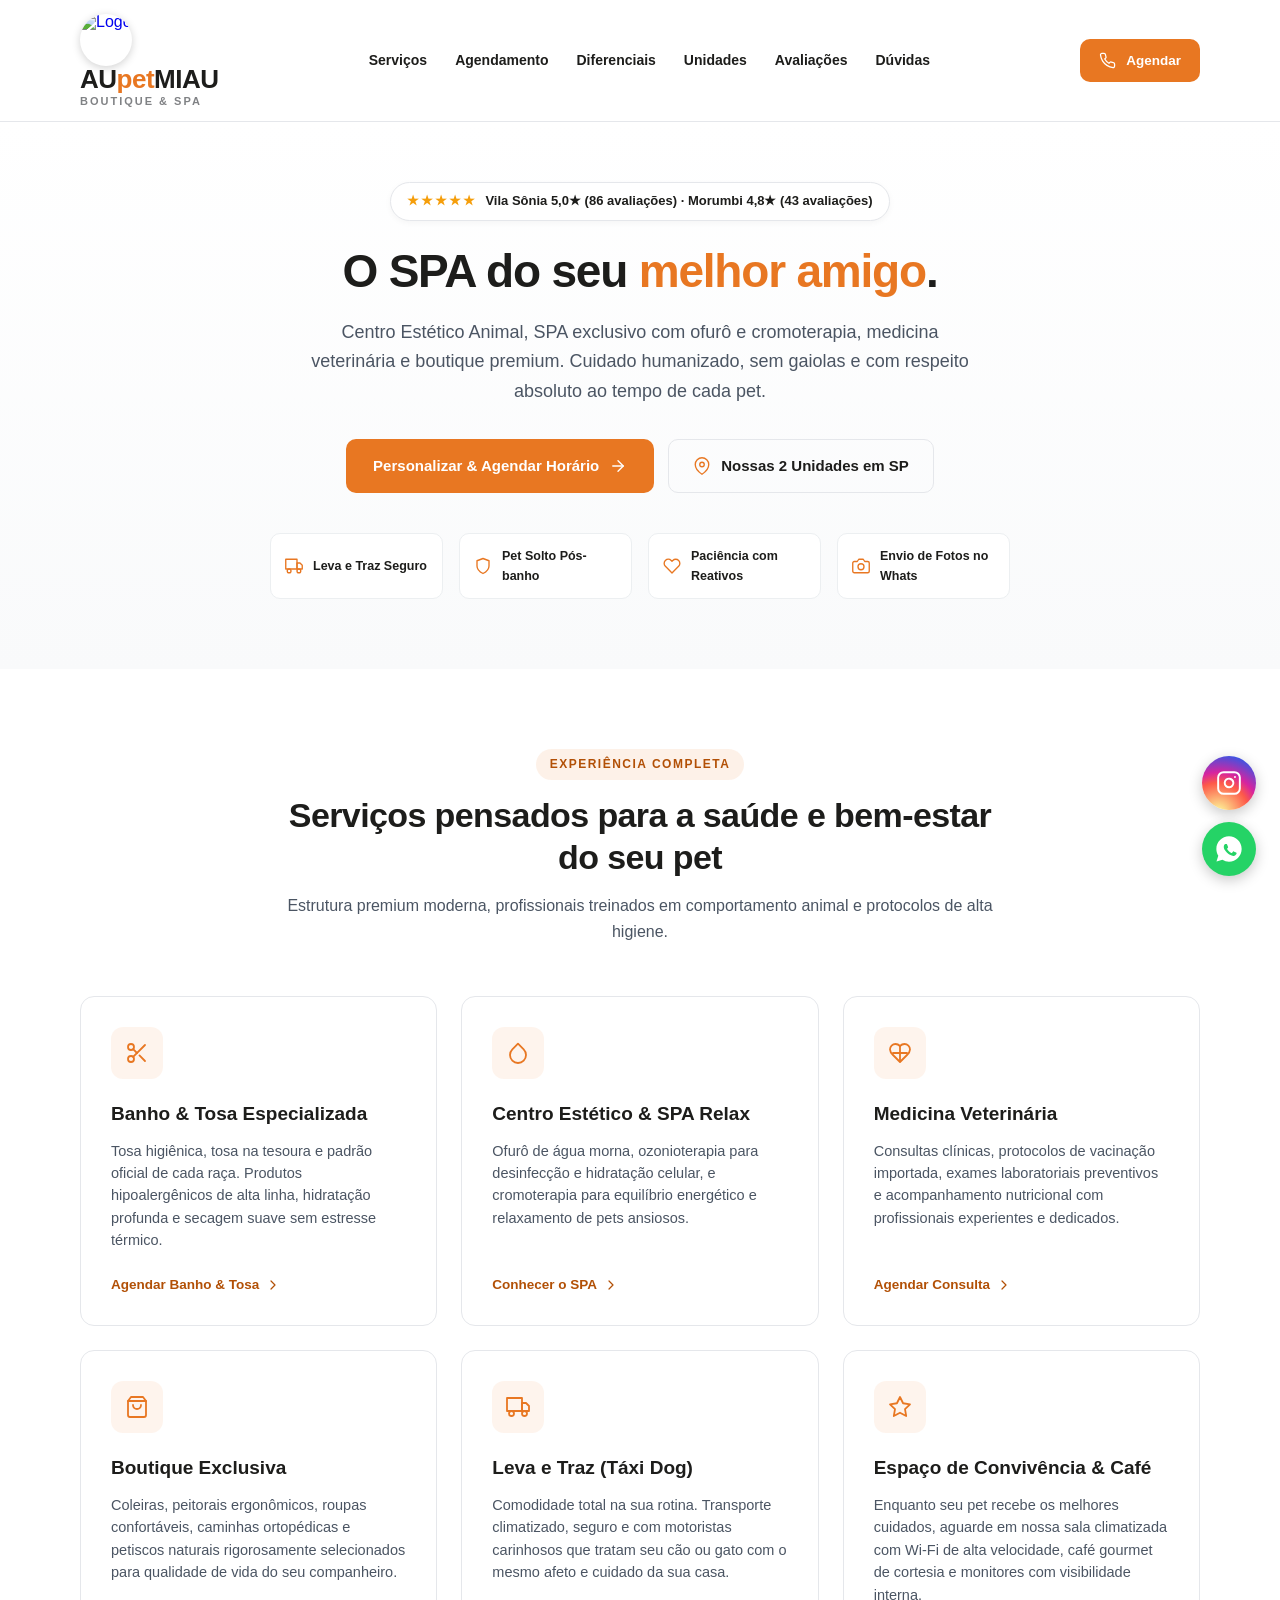
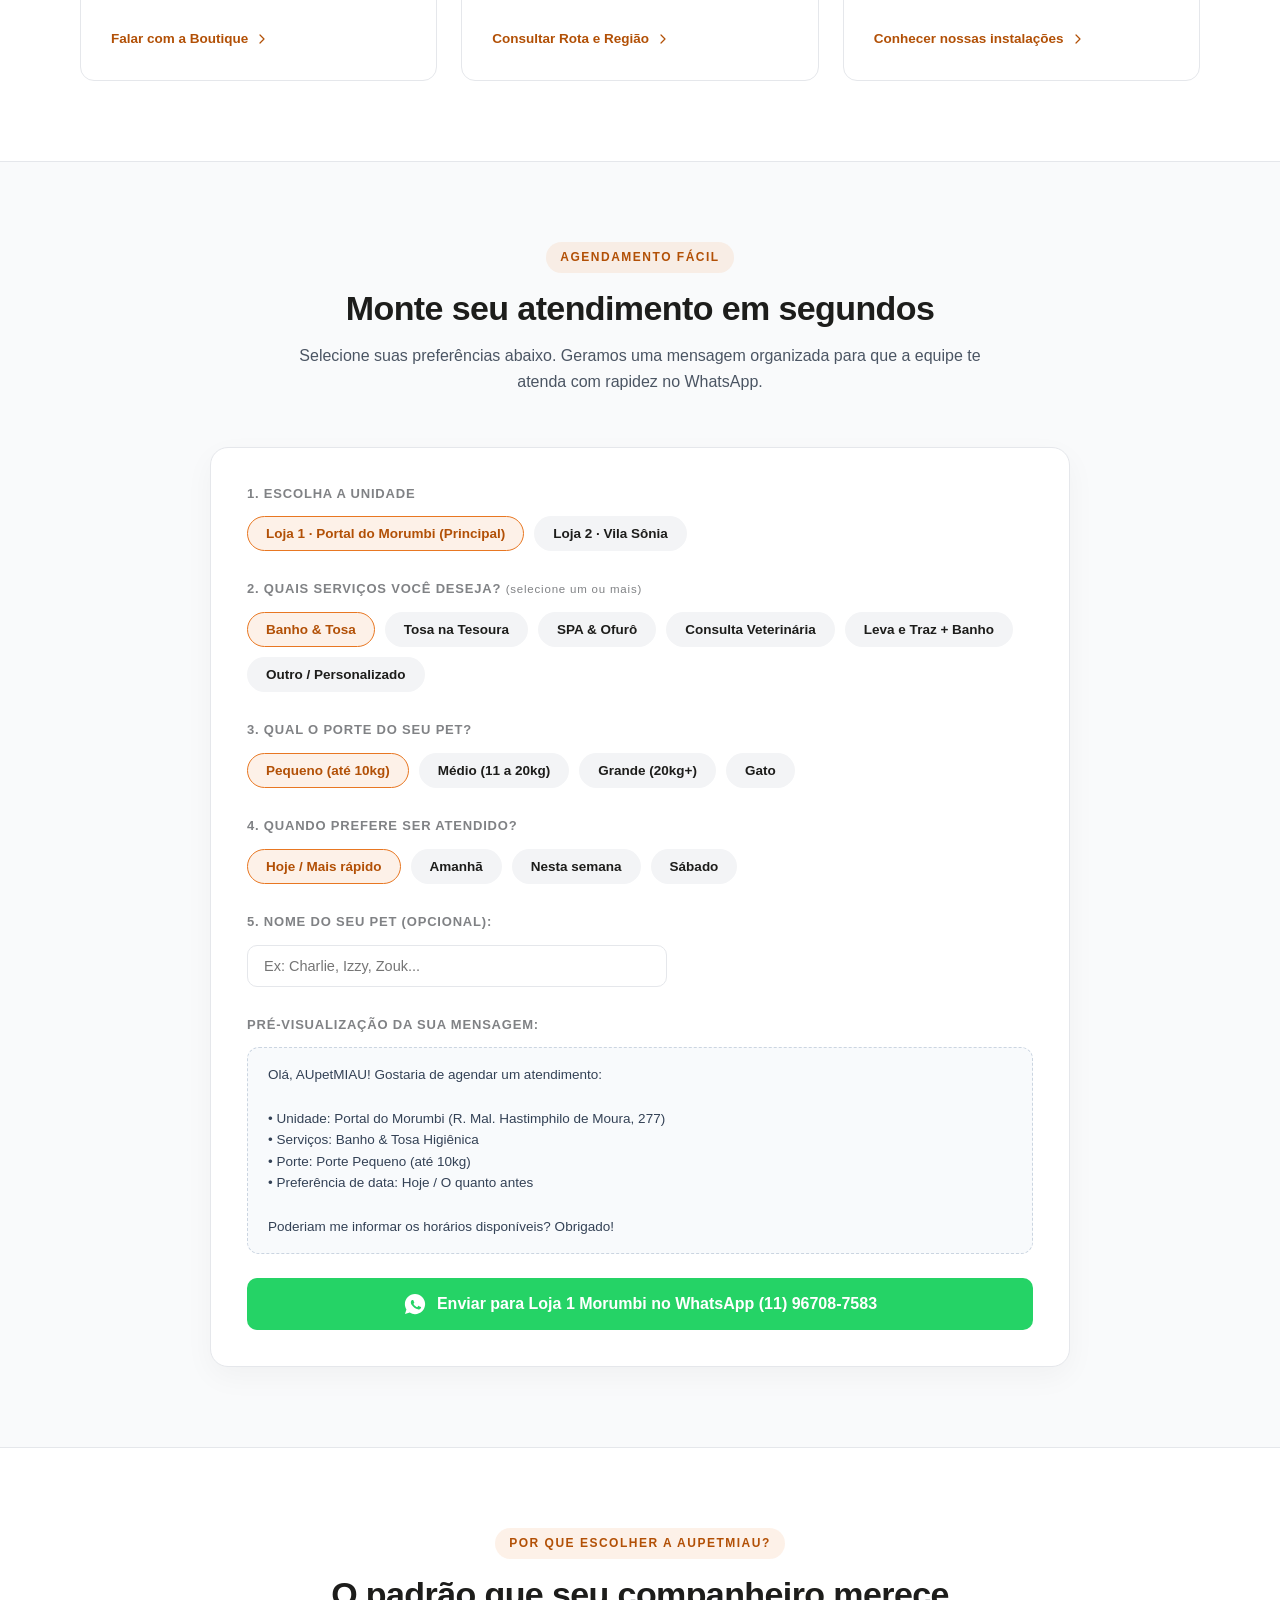
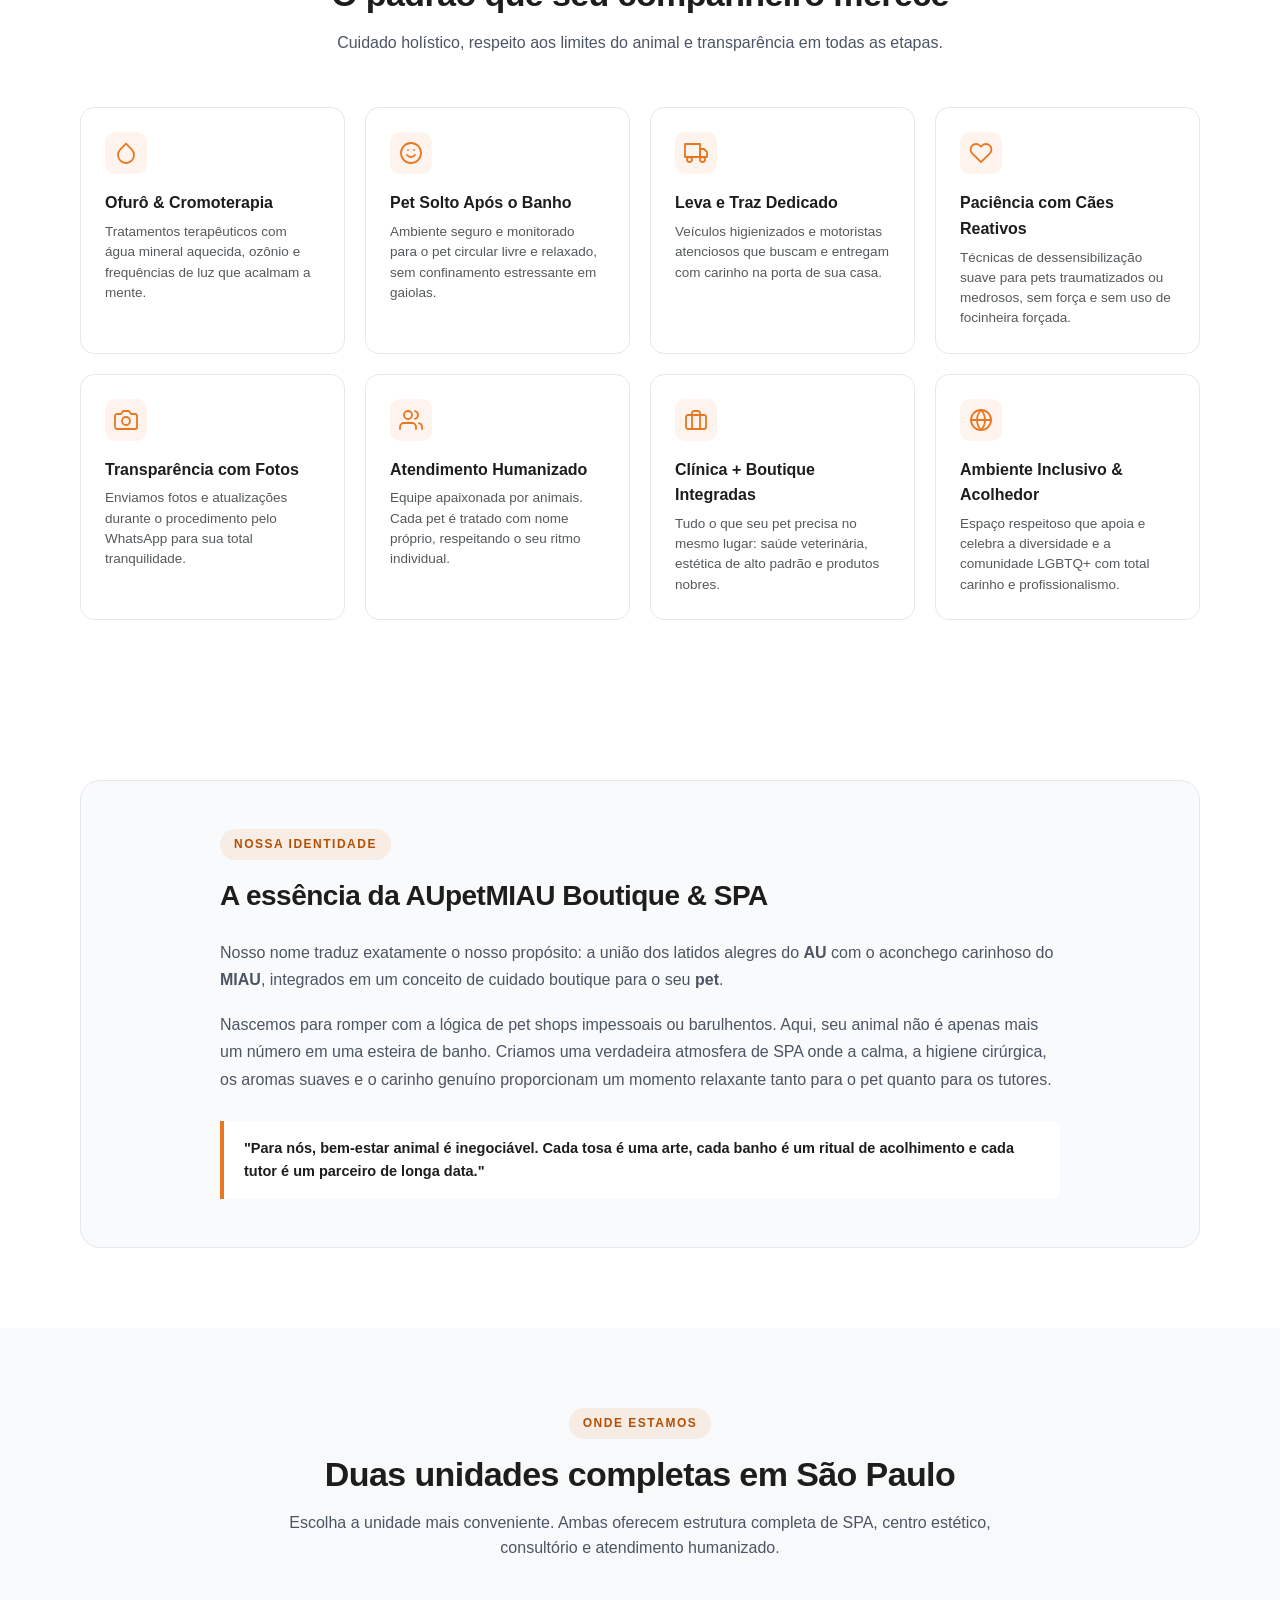
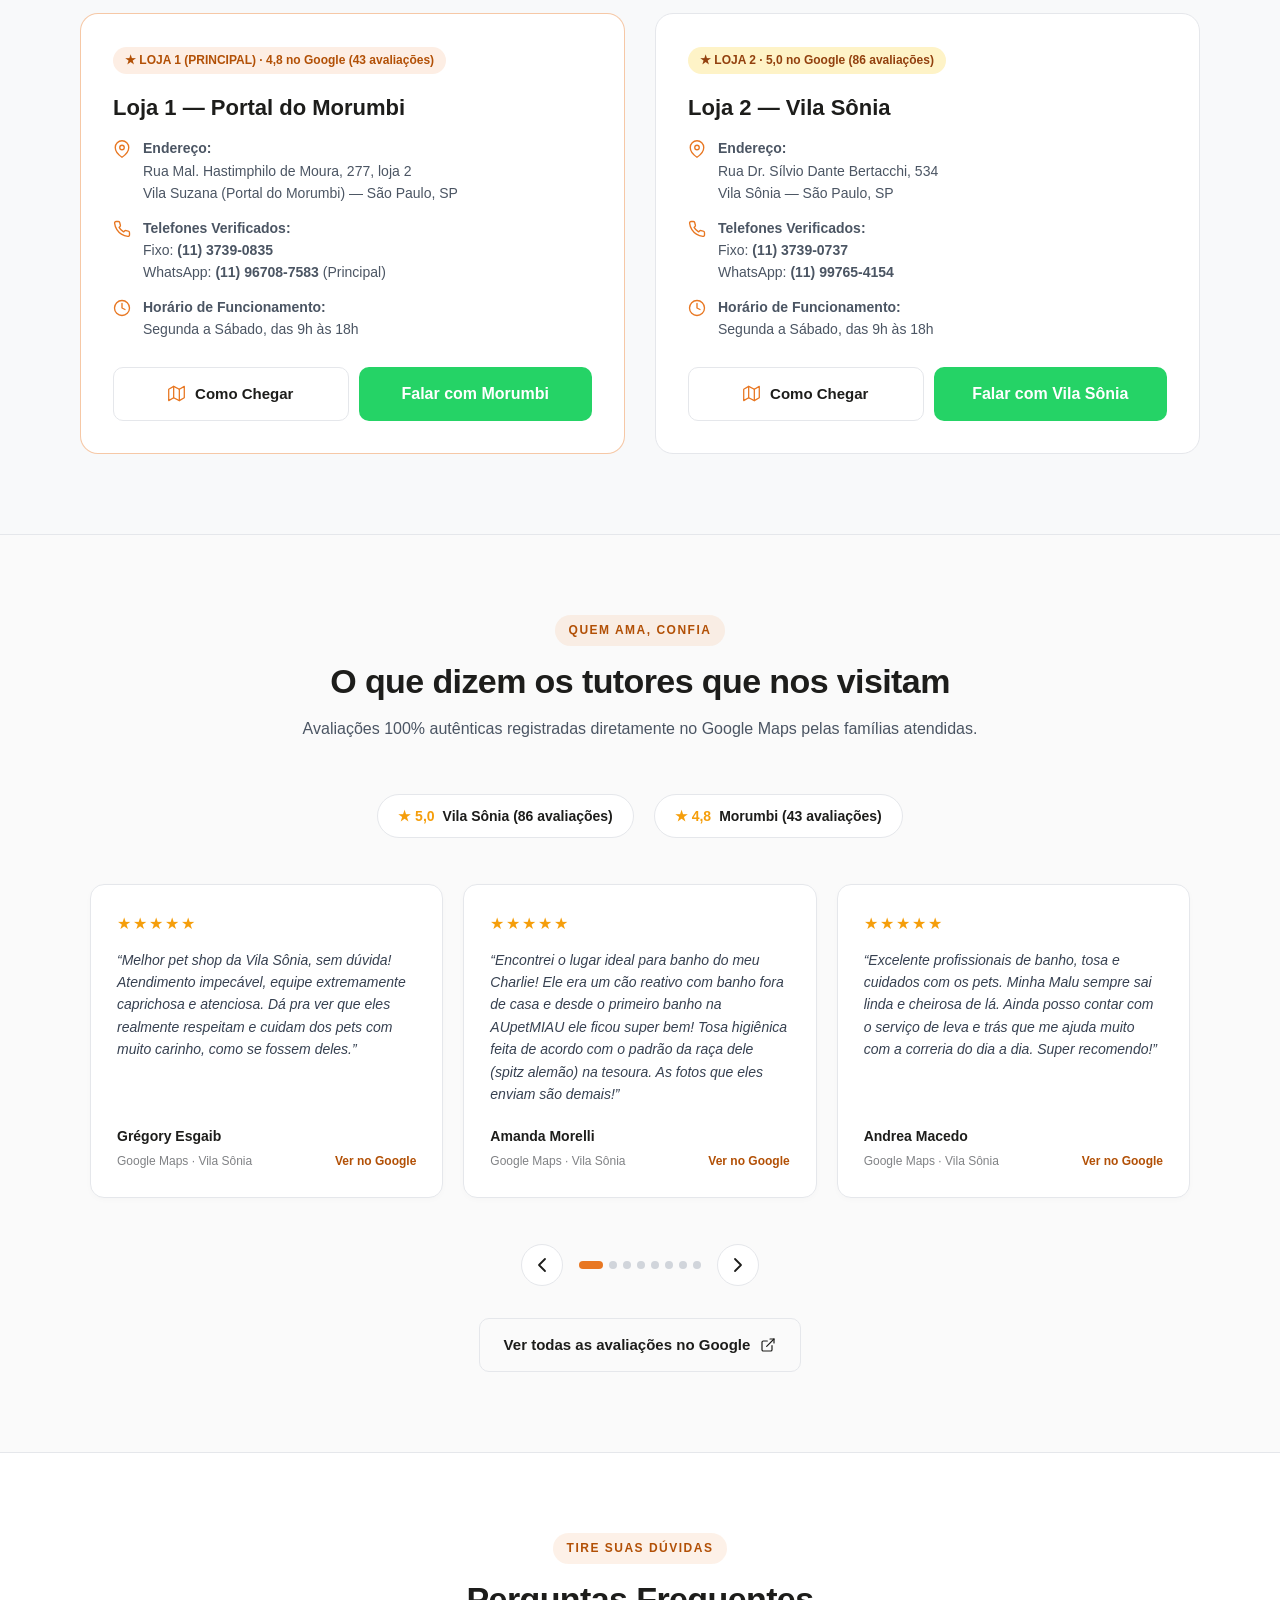
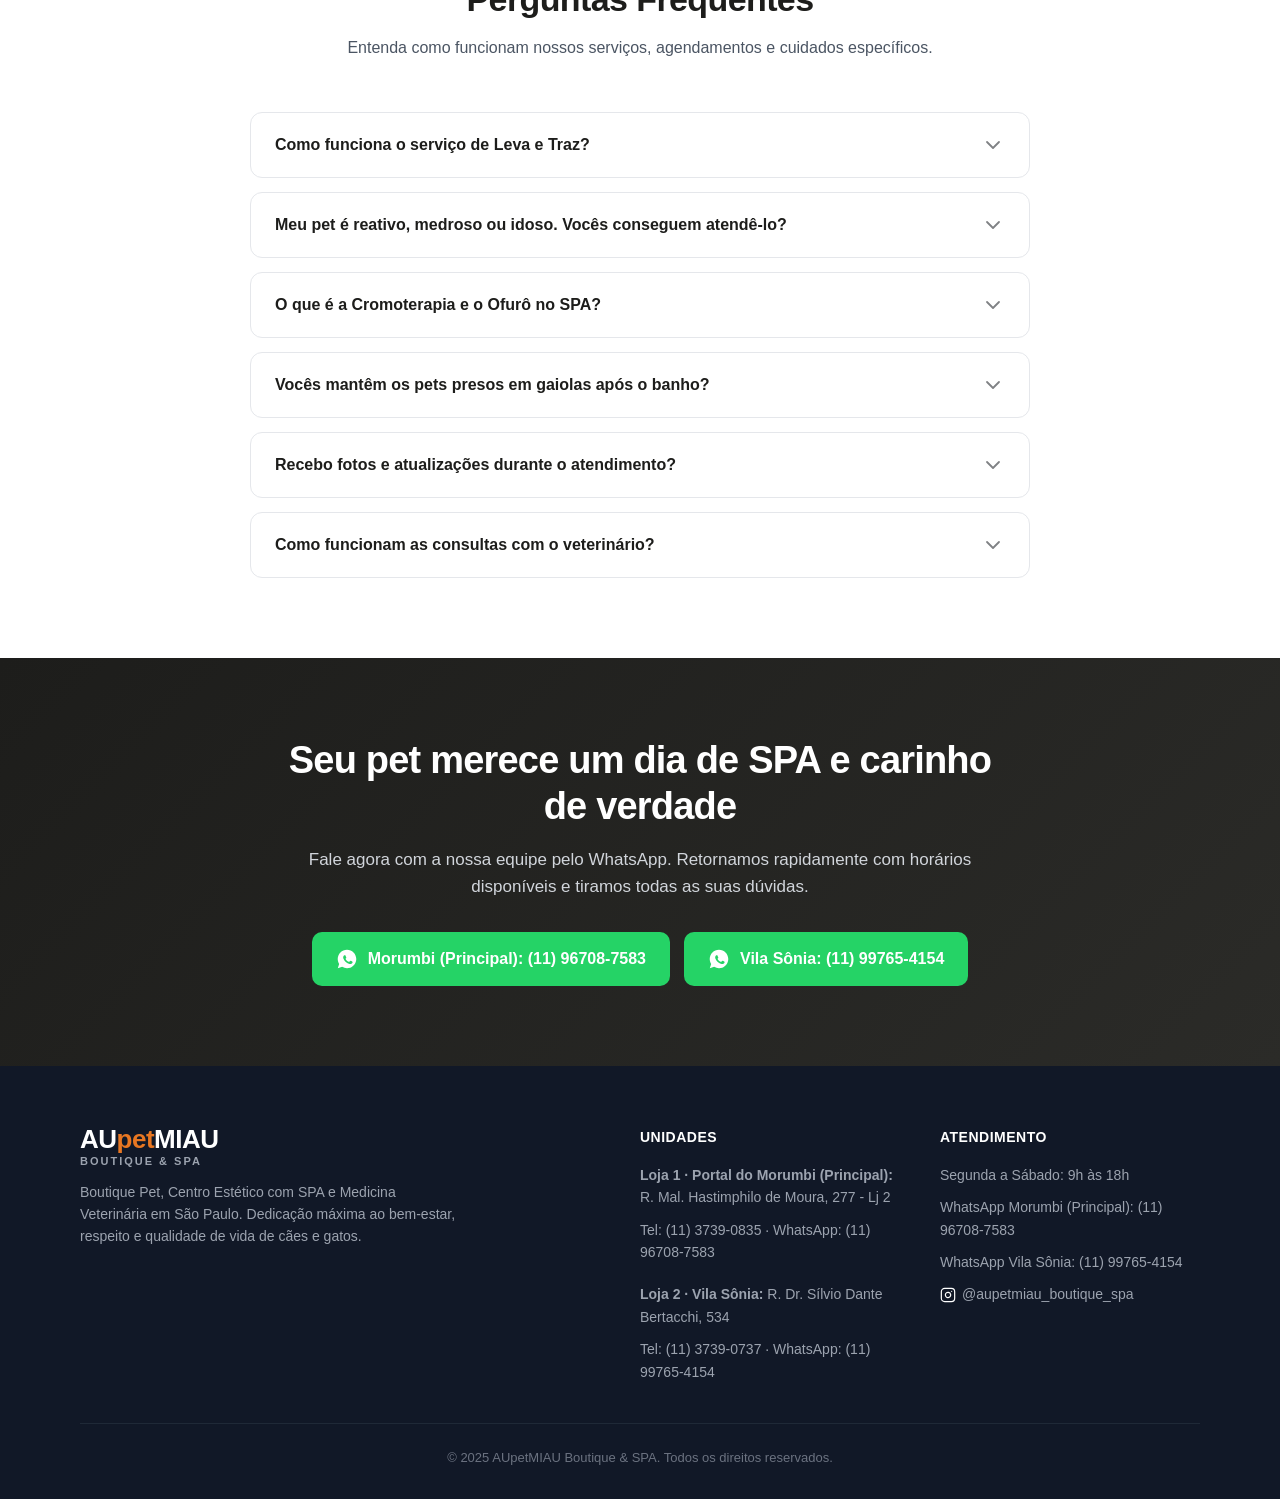
==== commit fcfb0492: "Logo oficial no header + favicon circular + build decodifica logo.png" ====
--- a/index.html
+++ b/index.html
@@ -57,8 +57,11 @@
   <header class="site-header">
     <div class="site-wrap header-inner">
       <a href="#" class="brand-logo" aria-label="AUpetMIAU Boutique e SPA Página Inicial">
-        <div class="logo-main">AU<span class="accent">pet</span>MIAU</div>
+        <img src="logo.png" alt="Logo" style="width:52px;height:52px;border-radius:50%;object-fit:cover;box-shadow:0 2px 8px rgba(0,0,0,0.18);flex-shrink:0;">
+        <span style="display:flex;flex-direction:column;">
+          <div class="logo-main">AU<span class="accent">pet</span>MIAU</div>
         <div class="logo-sub">Boutique &amp; Spa</div>
+          </span>
       </a>
 
       <nav class="nav-links" aria-label="Menu principal">
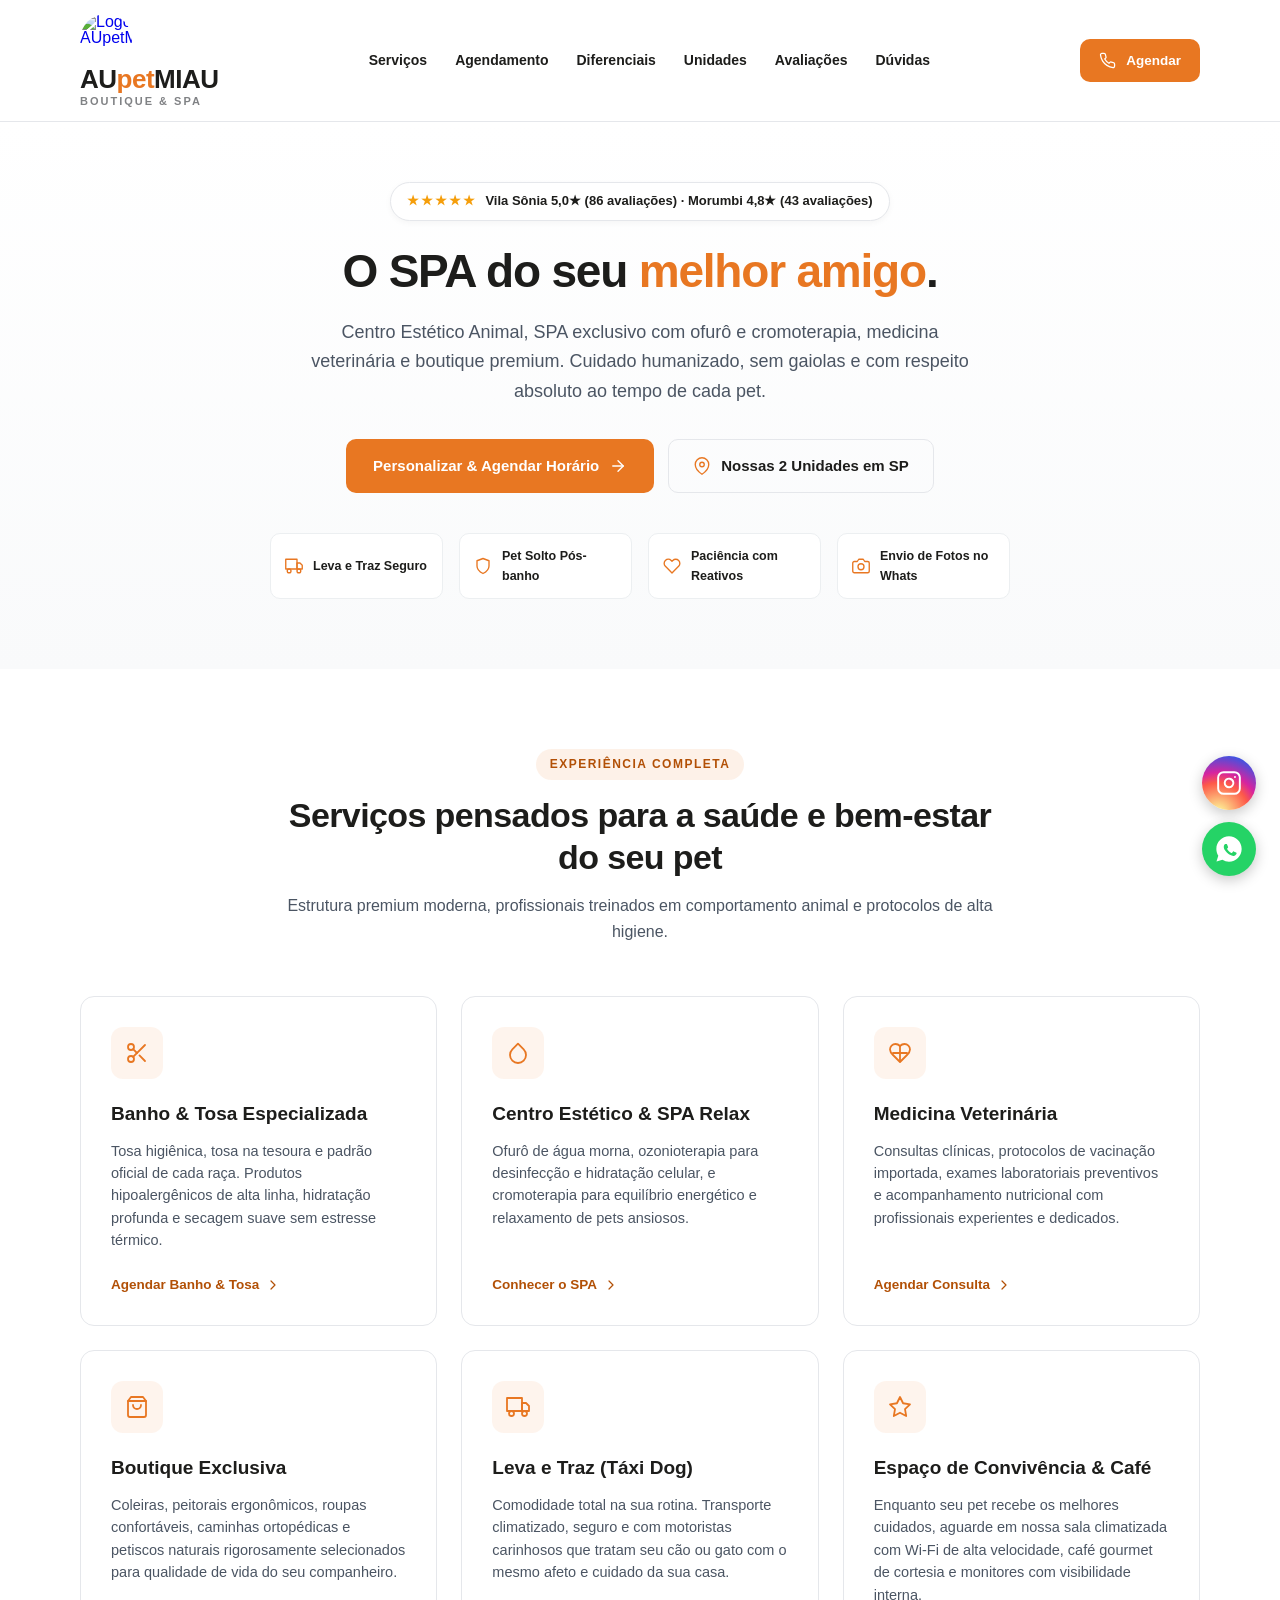
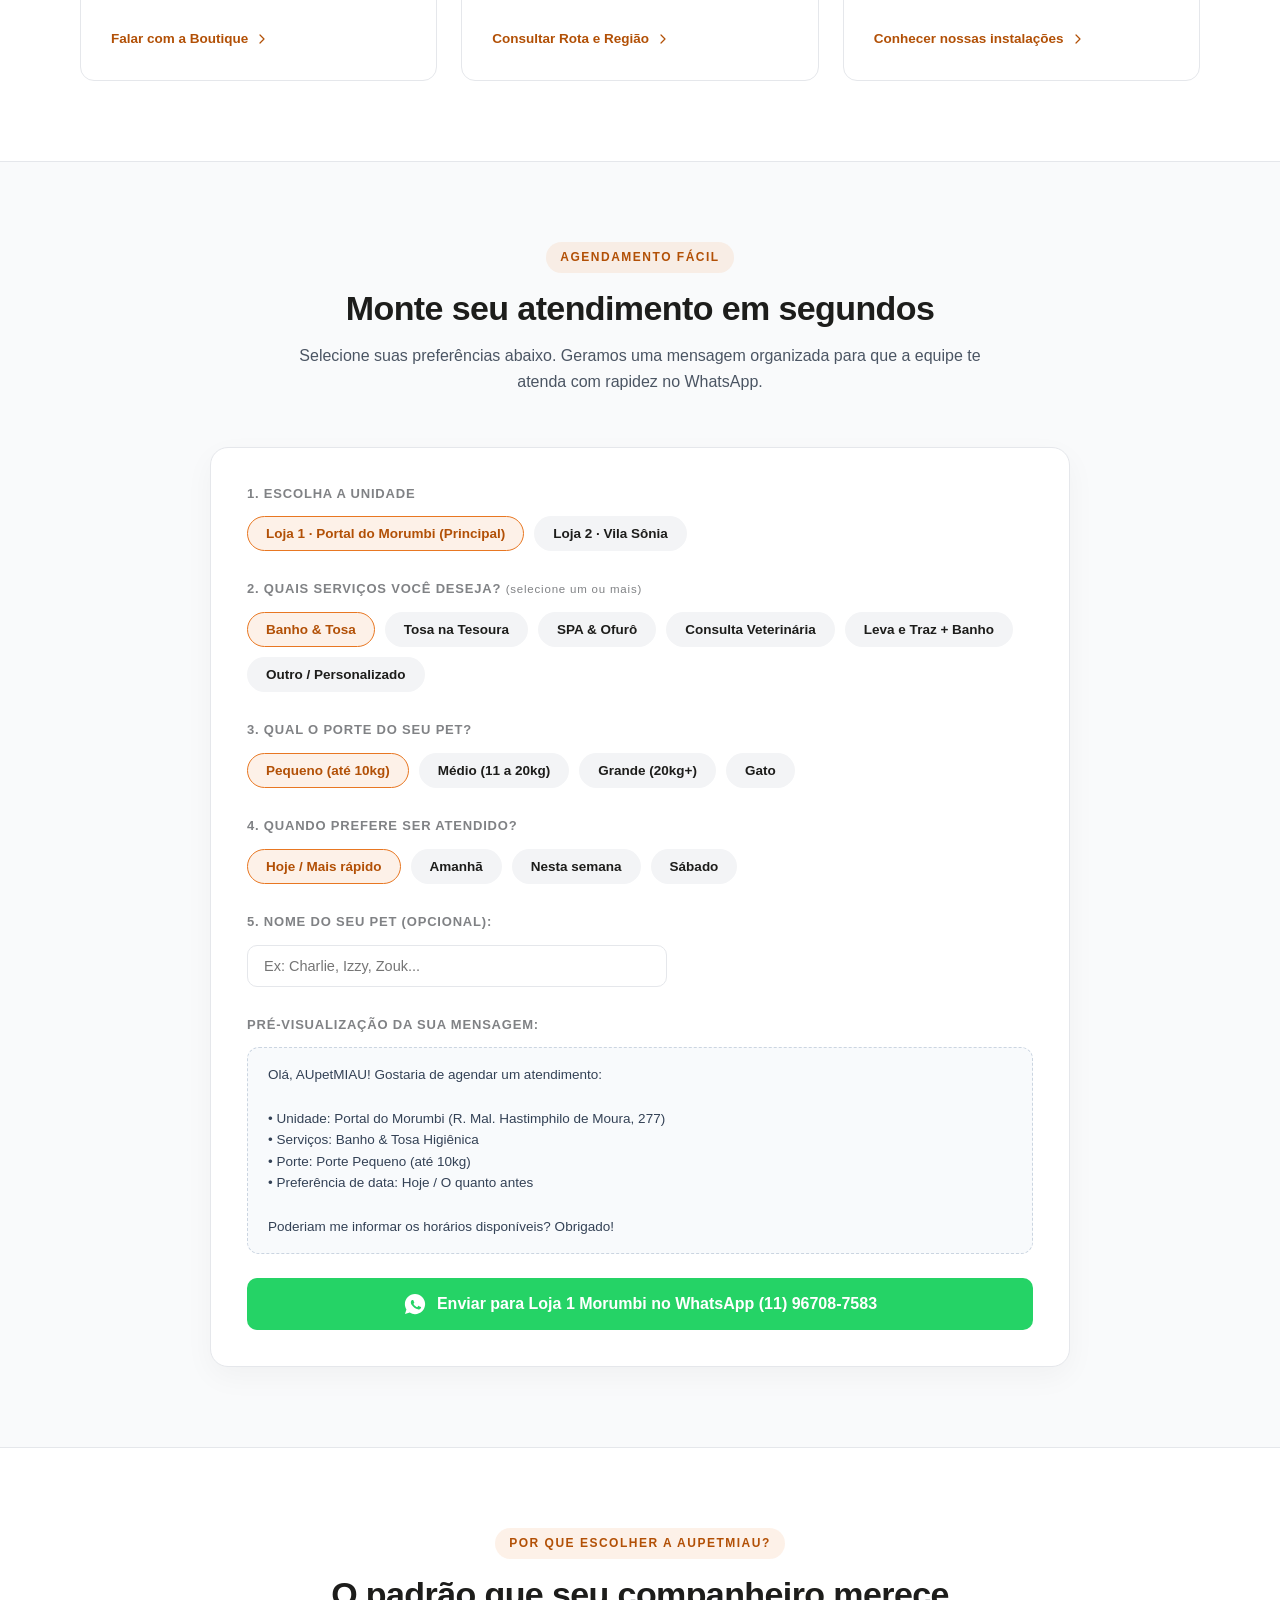
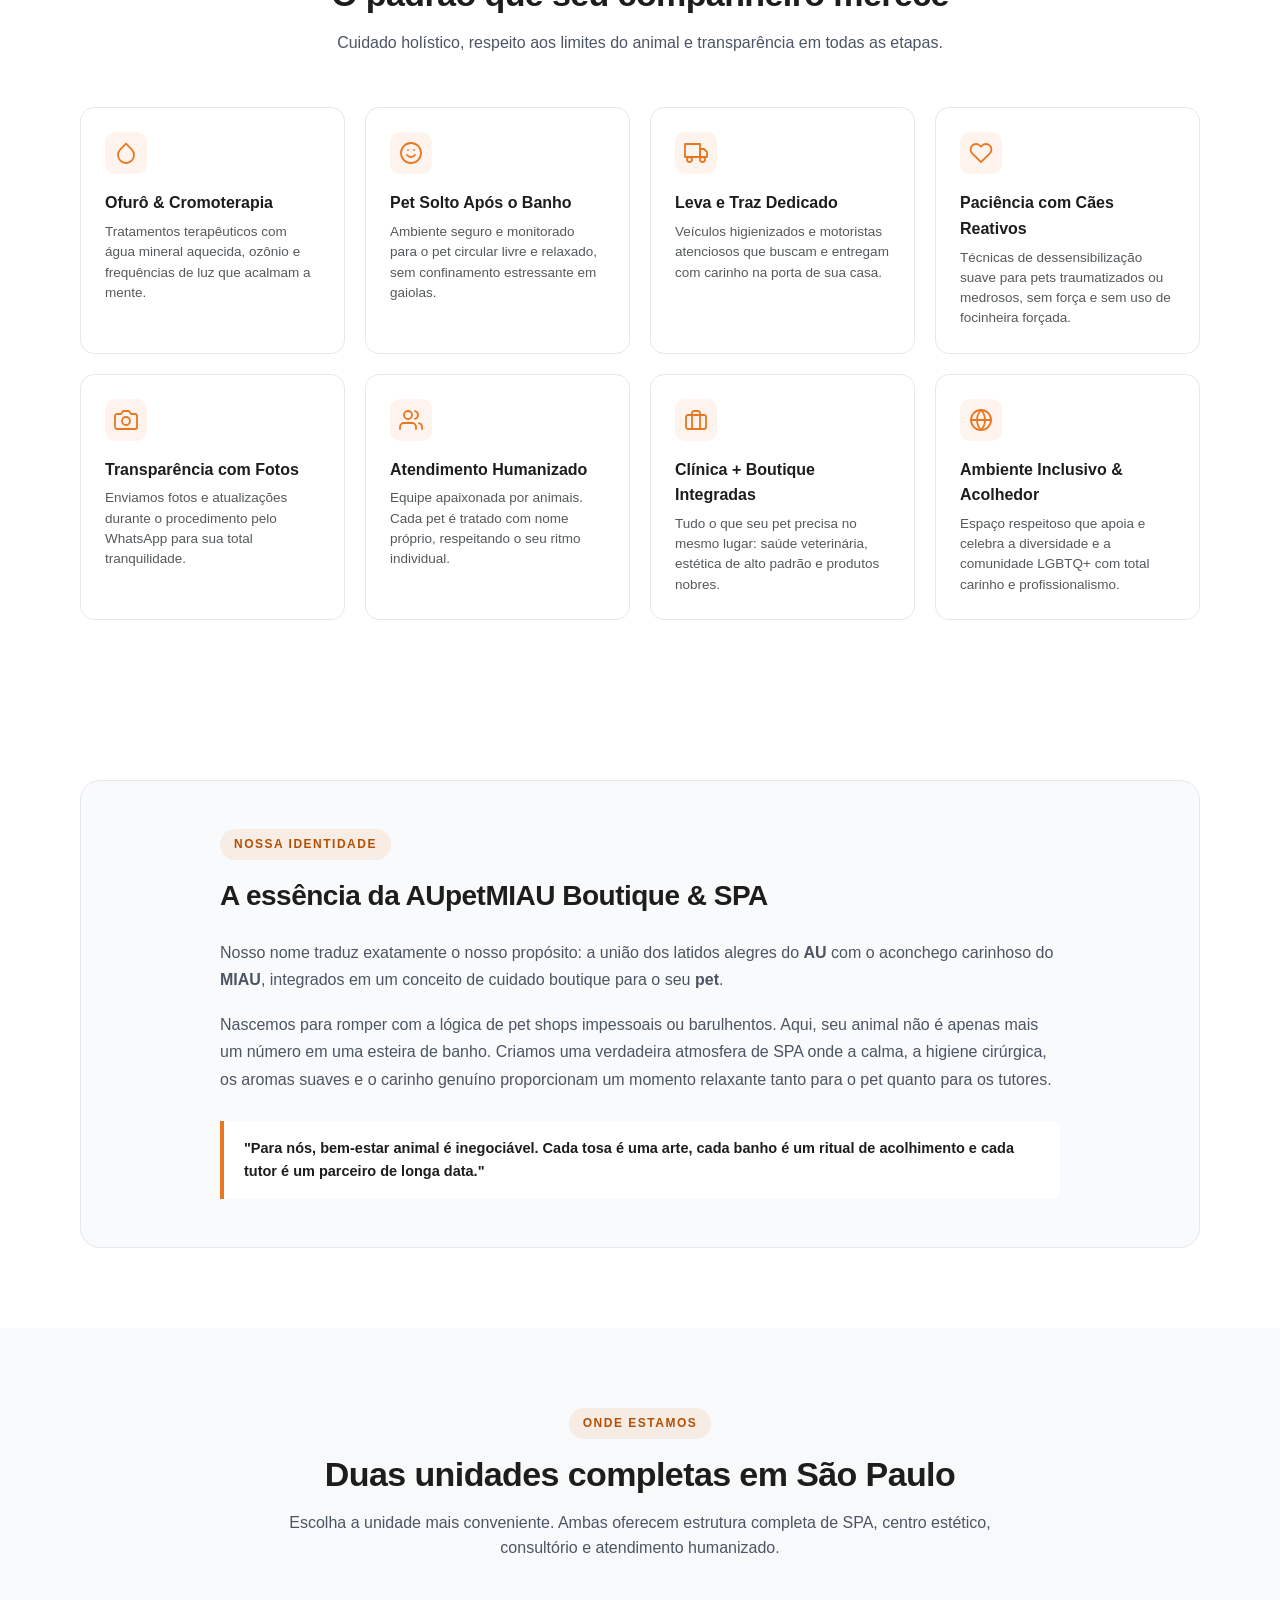
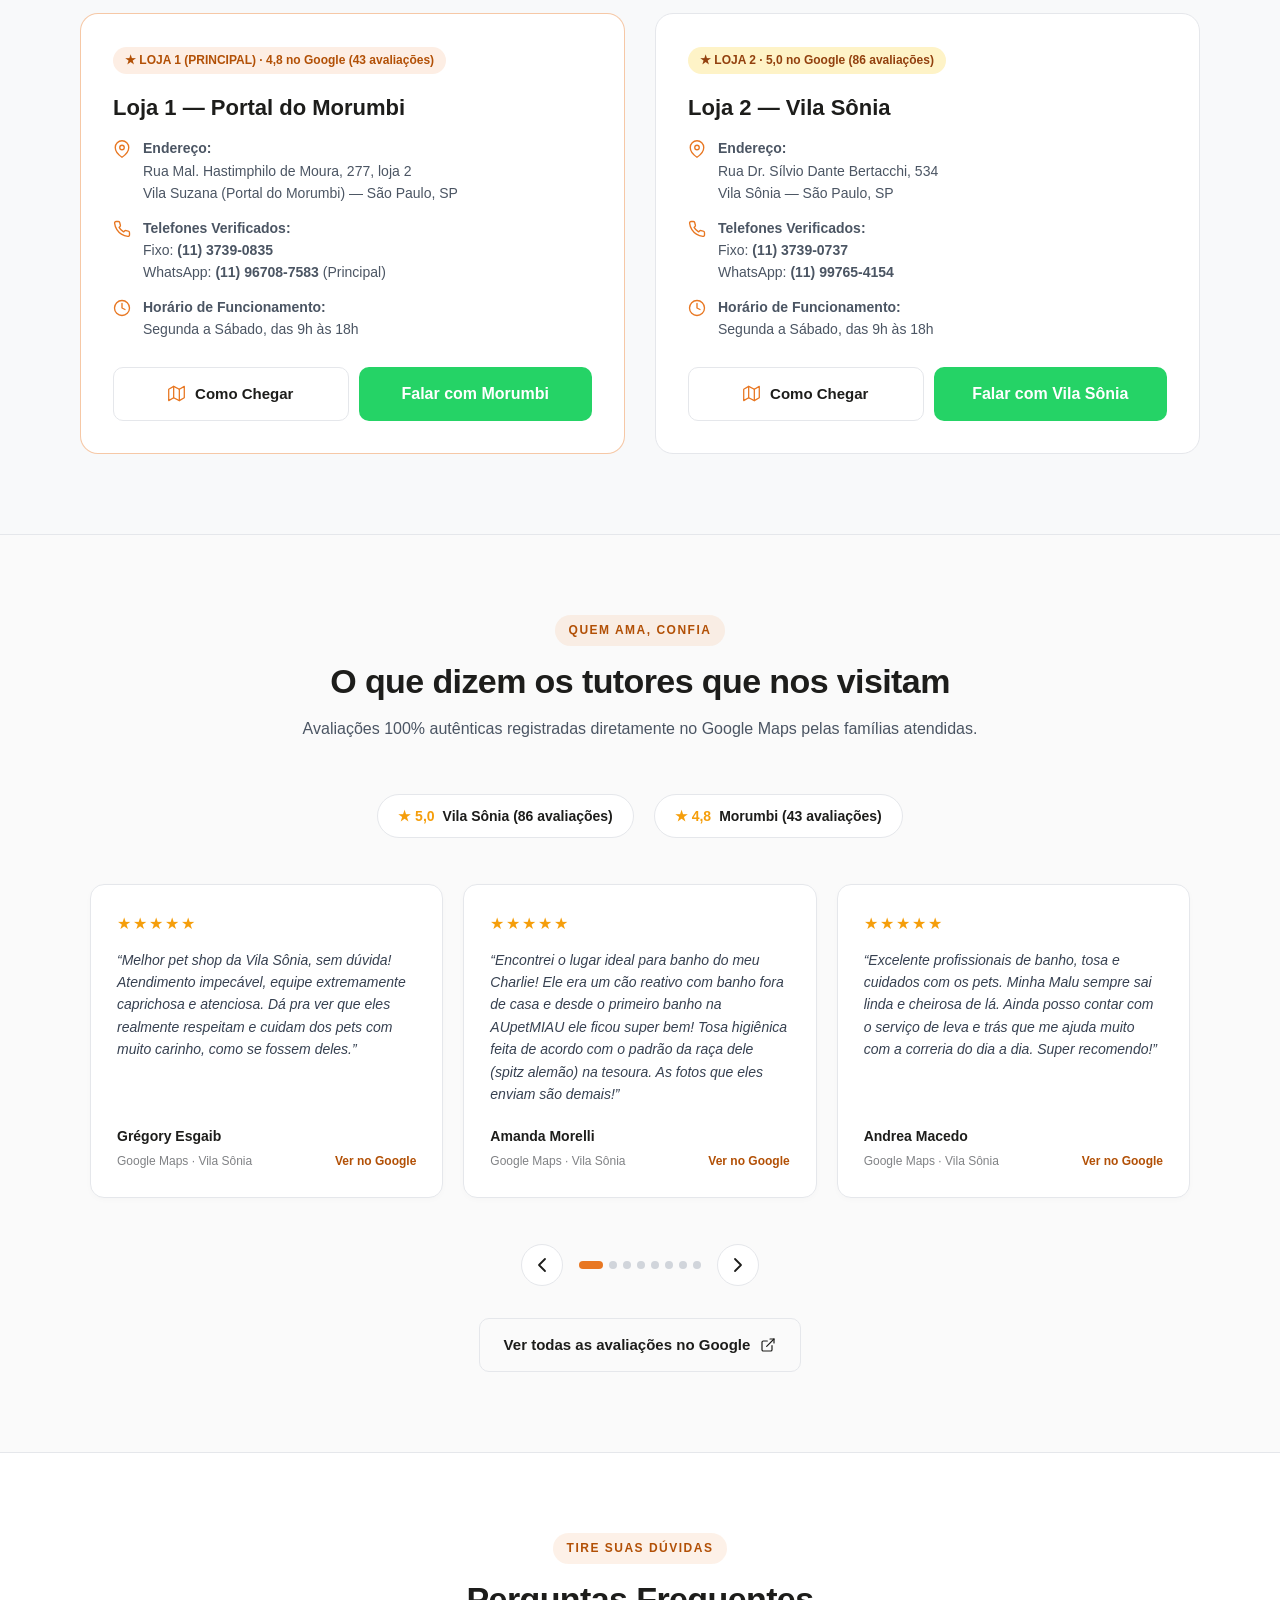
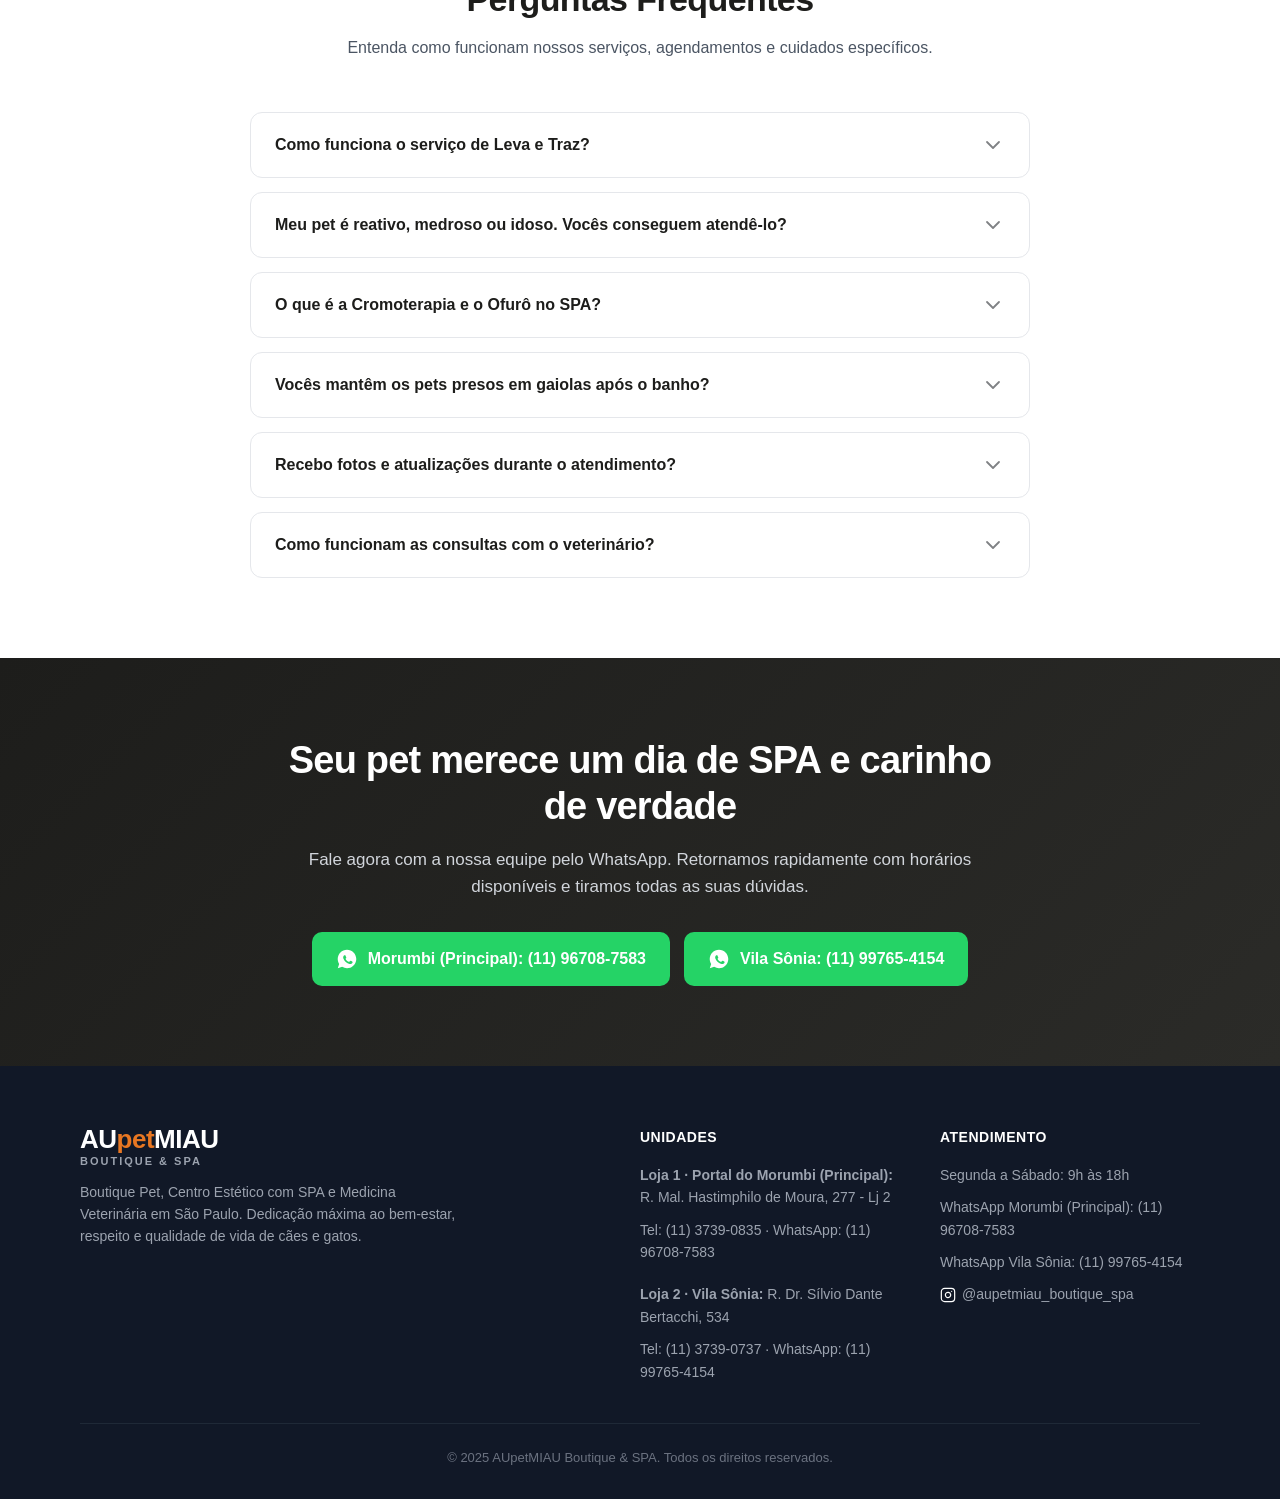
==== commit c4092f19: "Logo HD oficial (sem sombra/overlay) + favicon circular + CSS responsivo PC/mobile" ====
--- a/index.html
+++ b/index.html
@@ -57,7 +57,7 @@
   <header class="site-header">
     <div class="site-wrap header-inner">
       <a href="#" class="brand-logo" aria-label="AUpetMIAU Boutique e SPA Página Inicial">
-        <img src="logo.png" alt="Logo" style="width:52px;height:52px;border-radius:50%;object-fit:cover;box-shadow:0 2px 8px rgba(0,0,0,0.18);flex-shrink:0;">
+        <img src="logo.png" alt="Logo AUpetMIAU" class="brand-logo-img">
         <span style="display:flex;flex-direction:column;">
           <div class="logo-main">AU<span class="accent">pet</span>MIAU</div>
         <div class="logo-sub">Boutique &amp; Spa</div>
--- a/assets/styles.css
+++ b/assets/styles.css
@@ -1233,4 +1233,31 @@
         height: 44px;
       }
     }
-  +  
+    /* Logo da marca no header (padrao Abelhinha: sem sombra, transparente) */
+    .brand-logo-img {
+      width: 52px;
+      height: 52px;
+      object-fit: contain;
+      flex-shrink: 0;
+      border-radius: 50%;
+      display: block;
+    }
+
+    .brand-logo-img-wide {
+      width: auto;
+      height: 48px;
+      border-radius: 0;
+      background: transparent;
+    }
+
+    @media (max-width: 640px) {
+      .brand-logo-img {
+        width: 44px;
+        height: 44px;
+      }
+
+      .brand-logo-img-wide {
+        height: 40px;
+      }
+    }
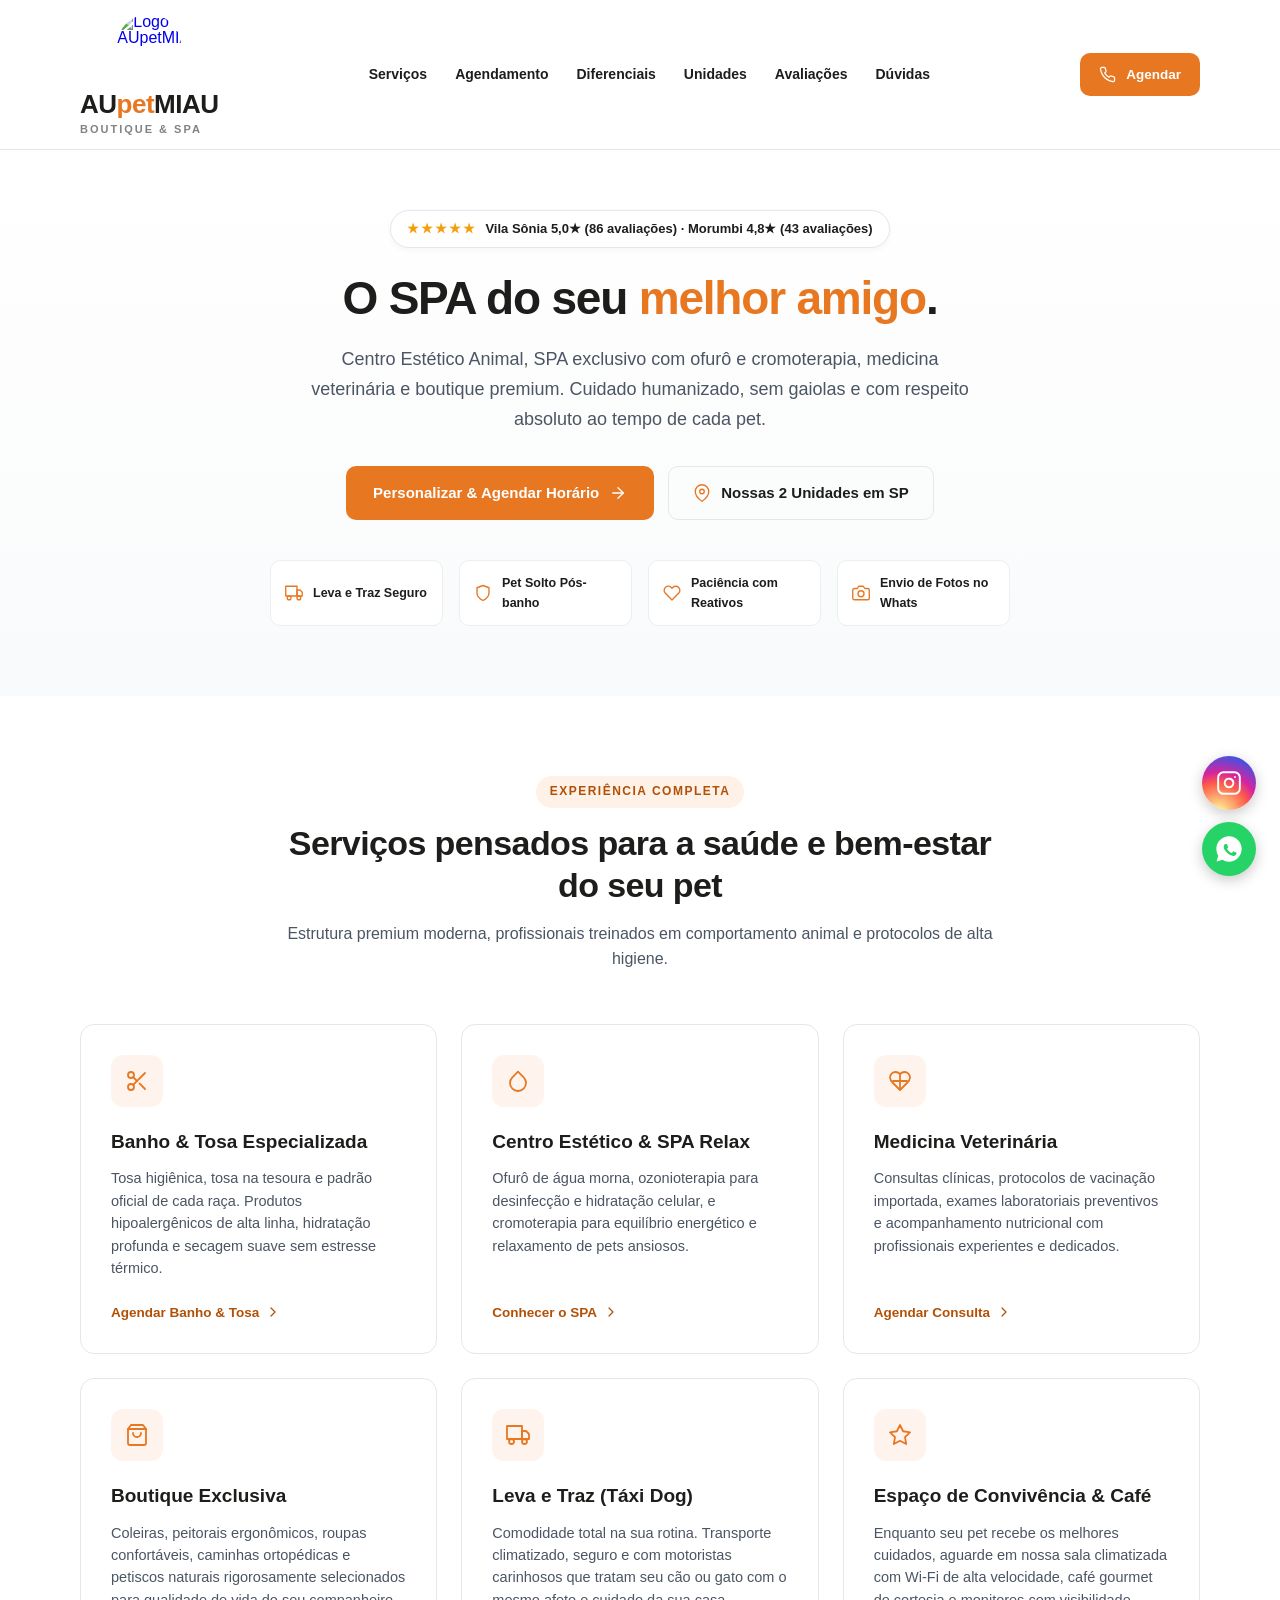
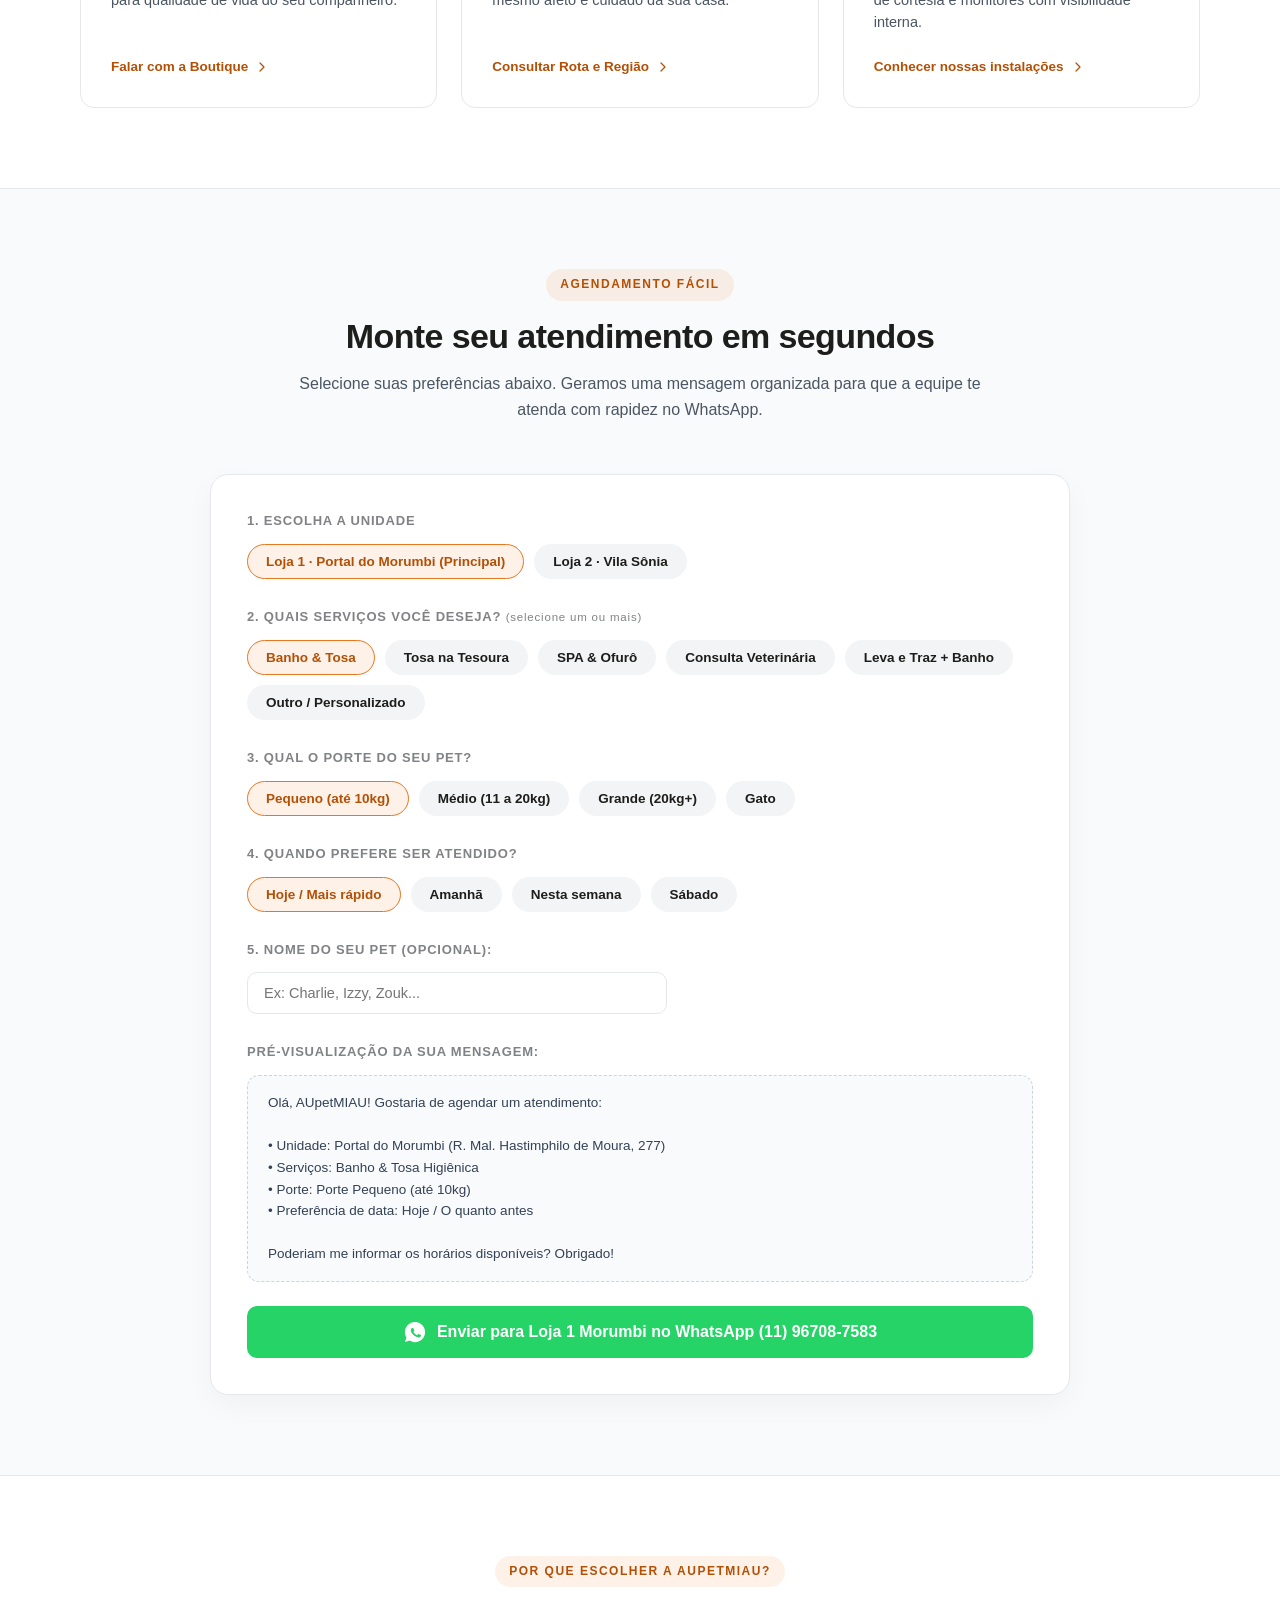
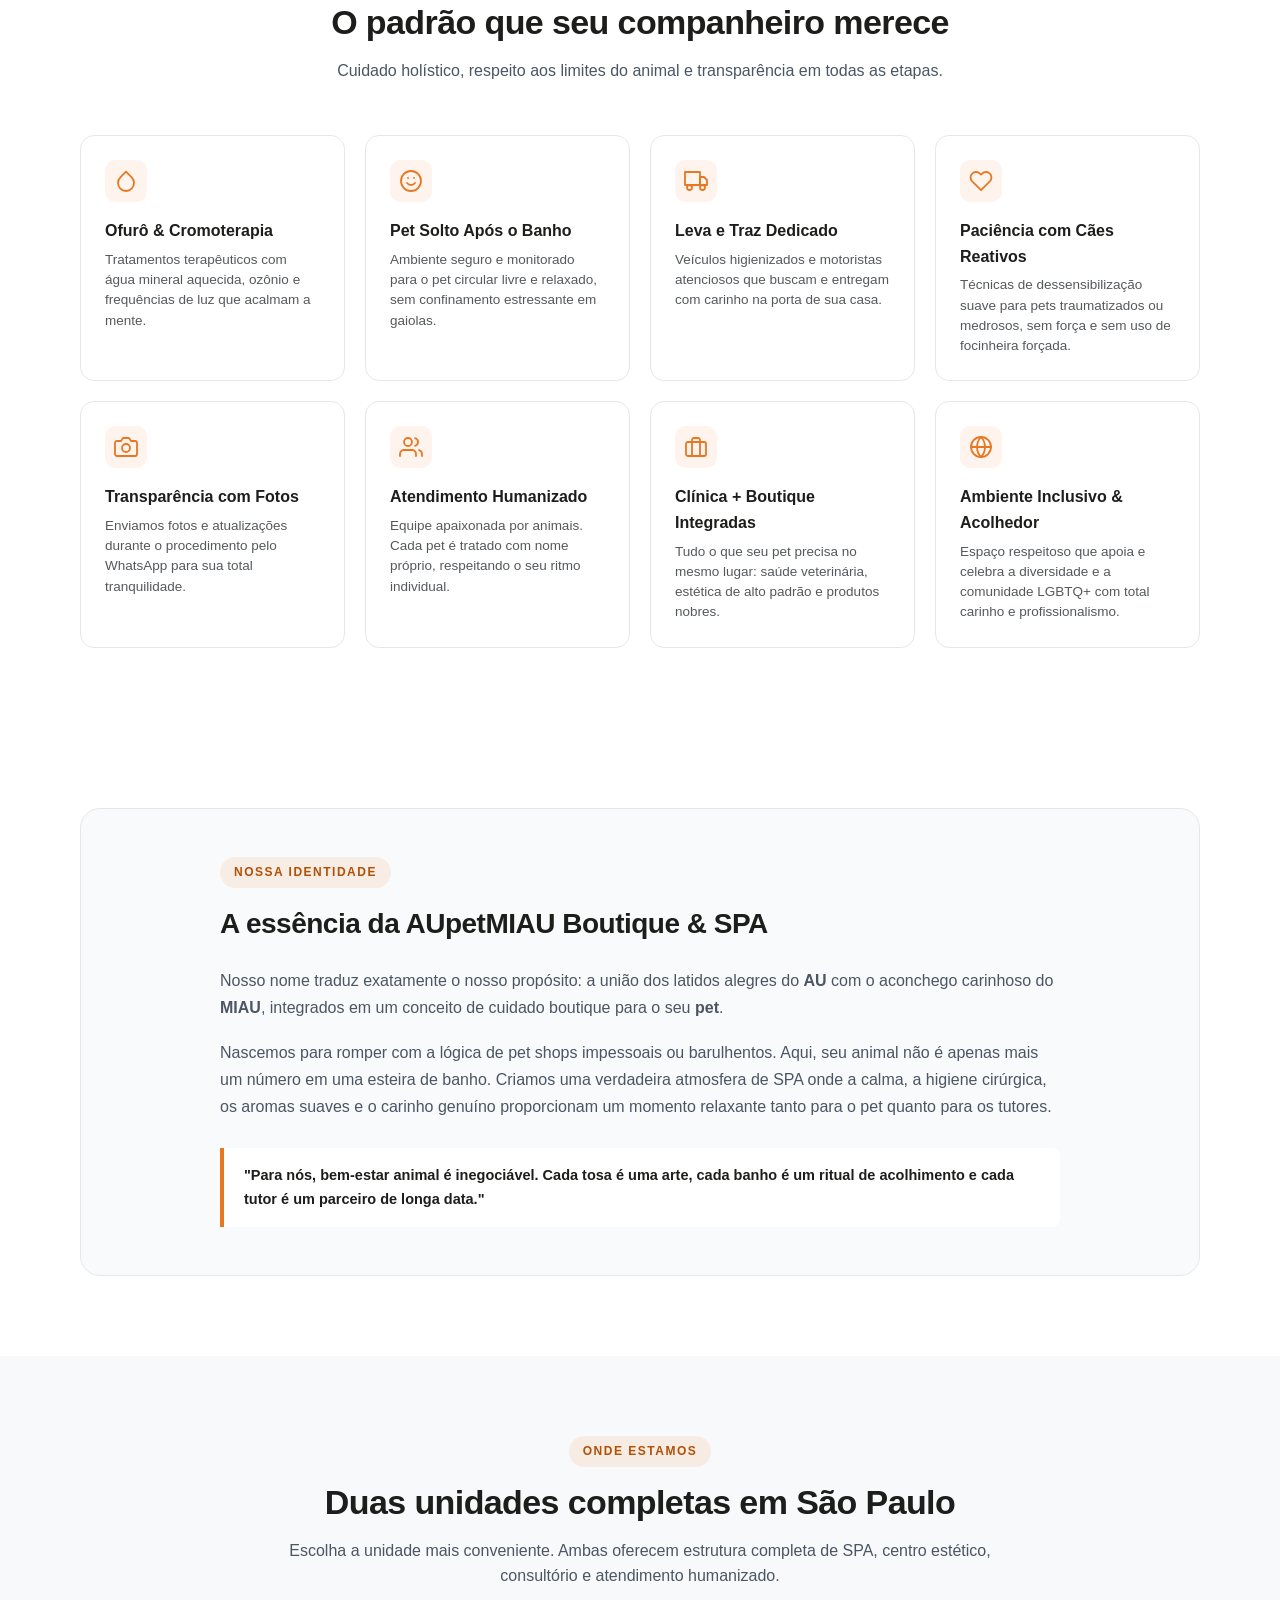
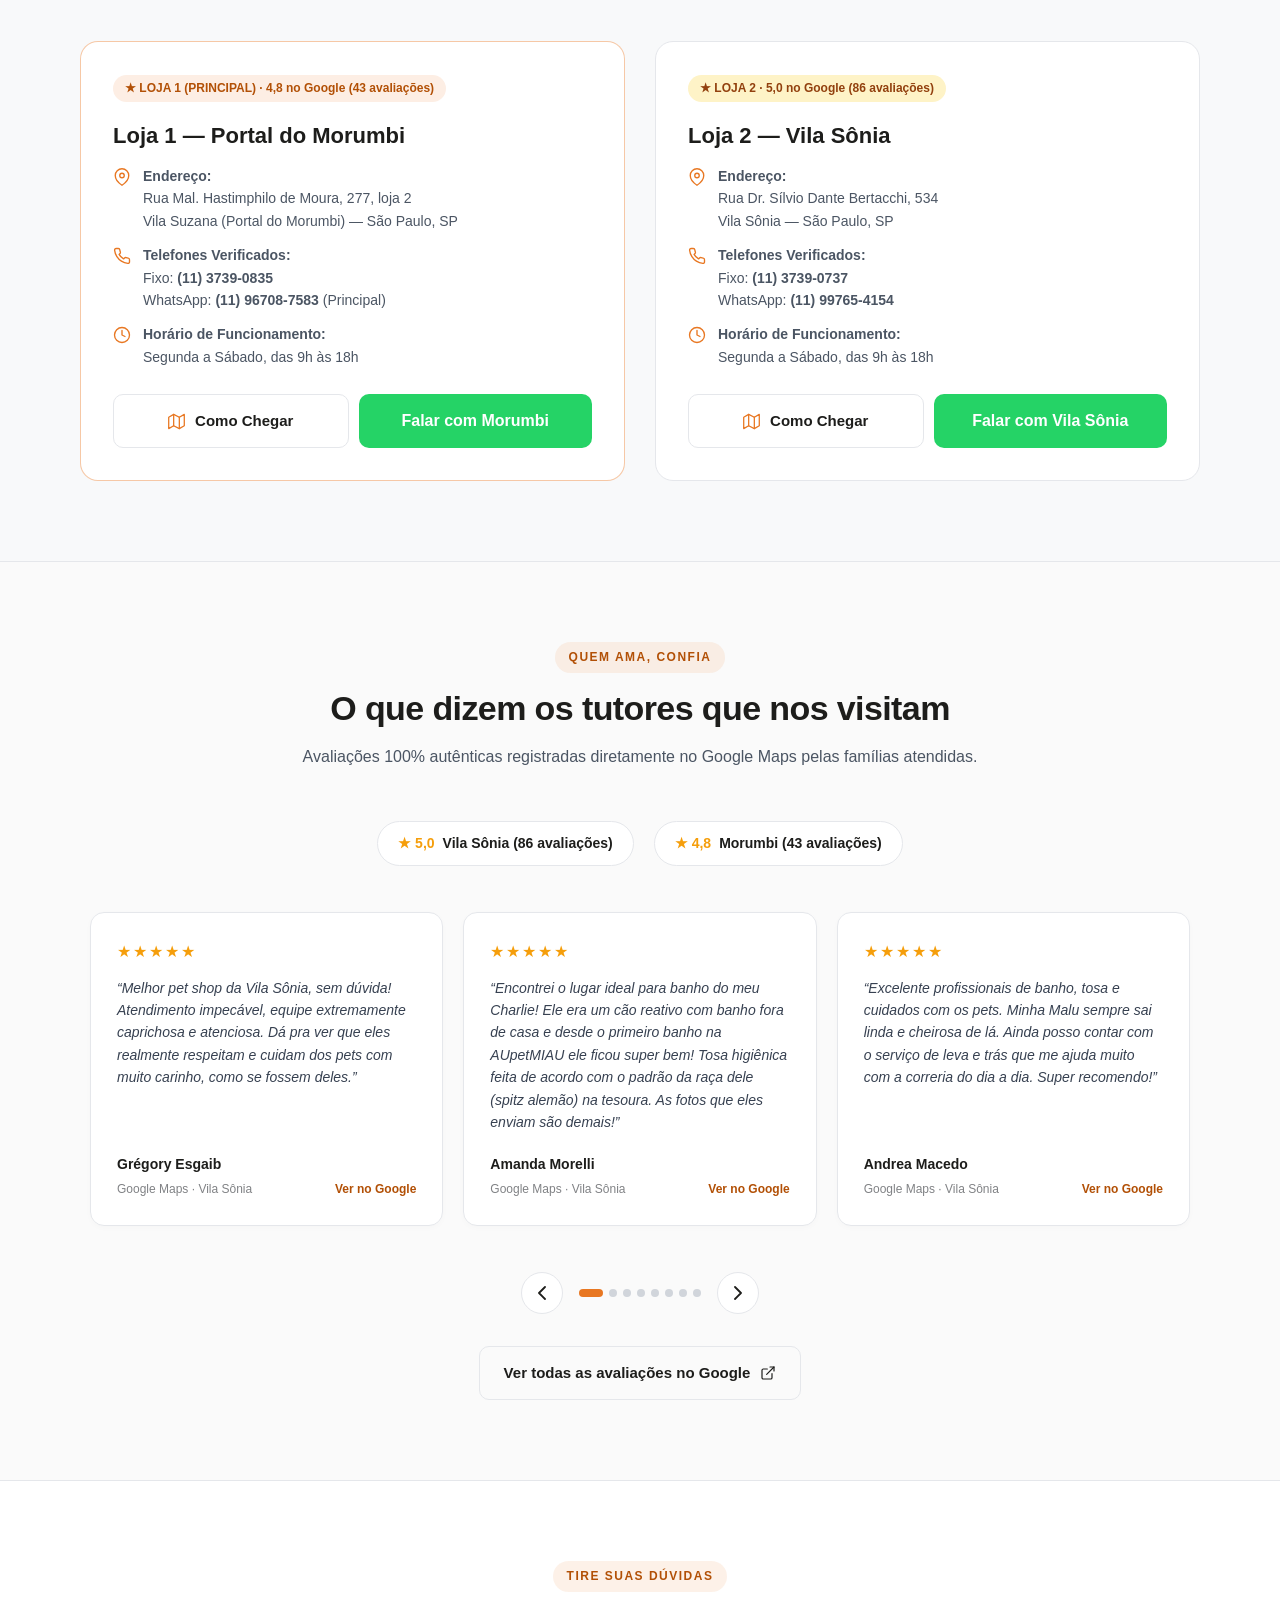
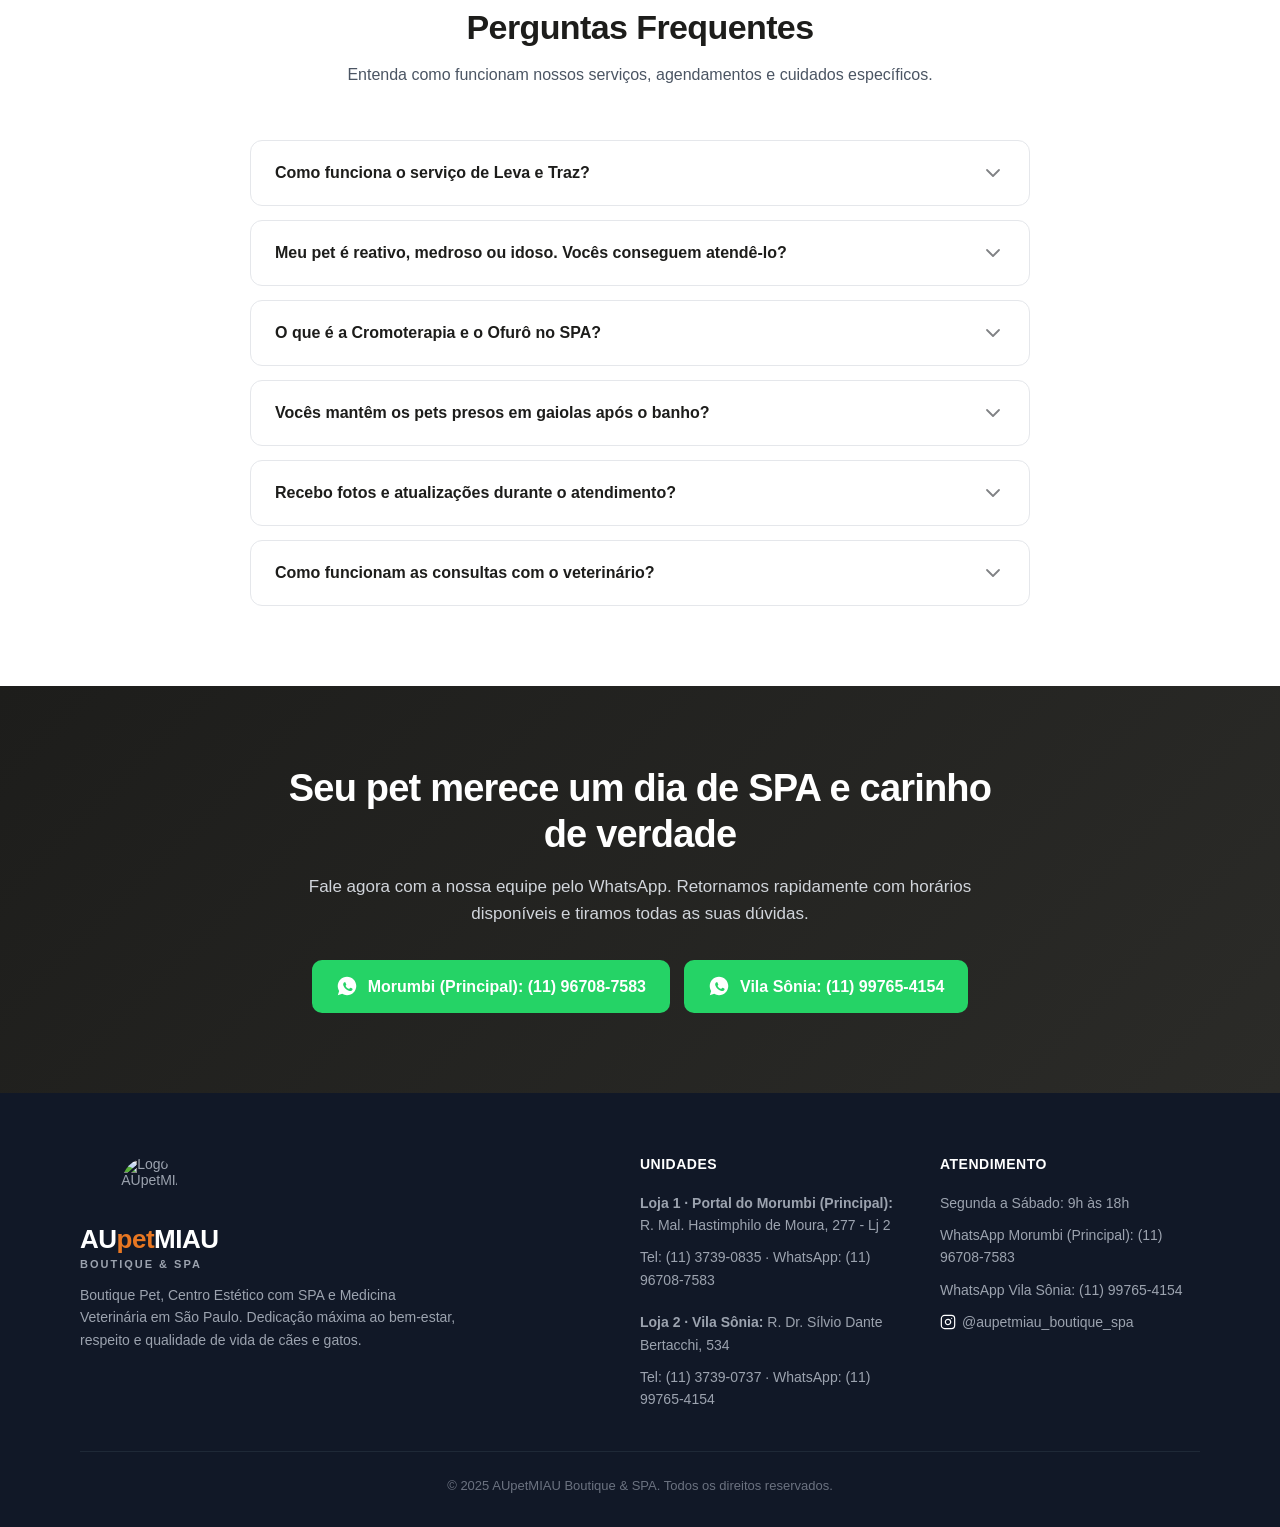
==== commit fa5faf4b: "v3: logo integrado (64px, header+footer), favicon circular RGBA, CSS responsivo" ====
--- a/index.html
+++ b/index.html
@@ -58,10 +58,10 @@
     <div class="site-wrap header-inner">
       <a href="#" class="brand-logo" aria-label="AUpetMIAU Boutique e SPA Página Inicial">
         <img src="logo.png" alt="Logo AUpetMIAU" class="brand-logo-img">
-        <span style="display:flex;flex-direction:column;">
-          <div class="logo-main">AU<span class="accent">pet</span>MIAU</div>
-        <div class="logo-sub">Boutique &amp; Spa</div>
-          </span>
+        <span class="brand-logo-text">
+          <span class="logo-main">AU<span class="accent">pet</span>MIAU</span>
+          <span class="logo-sub">Boutique &amp; Spa</span>
+        </span>
       </a>
 
       <nav class="nav-links" aria-label="Menu principal">
@@ -1009,8 +1009,11 @@
       <div class="footer-grid">
         <div class="footer-brand">
           <div class="brand-logo">
-            <div class="logo-main">AU<span class="accent">pet</span>MIAU</div>
-            <div class="logo-sub" style="color: #9CA3AF;">Boutique &amp; Spa</div>
+            <img src="logo.png" alt="Logo AUpetMIAU" class="brand-logo-img brand-logo-img-footer">
+            <span class="brand-logo-text">
+              <span class="logo-main">AU<span class="accent">pet</span>MIAU</span>
+              <span class="logo-sub" style="color: #9CA3AF;">Boutique &amp; Spa</span>
+            </span>
           </div>
           <p class="footer-desc">
             Boutique Pet, Centro Estético com SPA e Medicina Veterinária em São Paulo. Dedicação máxima ao bem-estar, respeito e qualidade de vida de cães e gatos.
--- a/assets/styles.css
+++ b/assets/styles.css
@@ -1234,10 +1234,24 @@
       }
     }
   
-    /* Logo da marca no header (padrao Abelhinha: sem sombra, transparente) */
+
+    /* ===== Logo integrado ao site (padrao v3) ===== */
+    .brand-logo {
+      display: inline-flex;
+      align-items: center;
+      gap: 12px;
+      text-decoration: none;
+      line-height: 1;
+      transition: opacity 0.2s ease;
+    }
+
+    .brand-logo:hover {
+      opacity: 0.85;
+    }
+
     .brand-logo-img {
-      width: 52px;
-      height: 52px;
+      width: 64px;
+      height: 64px;
       object-fit: contain;
       flex-shrink: 0;
       border-radius: 50%;
@@ -1246,18 +1260,44 @@
 
     .brand-logo-img-wide {
       width: auto;
+      height: 56px;
+      border-radius: 0;
+    }
+
+    .brand-logo-text {
+      display: flex;
+      flex-direction: column;
+      justify-content: center;
+      line-height: 1.1;
+    }
+
+    .brand-logo-img-footer {
+      width: 56px;
+      height: 56px;
+    }
+
+    .brand-logo-img-wide.brand-logo-img-footer {
+      width: auto;
       height: 48px;
-      border-radius: 0;
-      background: transparent;
     }
 
     @media (max-width: 640px) {
       .brand-logo-img {
-        width: 44px;
+        width: 48px;
+        height: 48px;
+      }
+
+      .brand-logo-img-wide {
         height: 44px;
       }
 
-      .brand-logo-img-wide {
+      .brand-logo-img-footer {
+        width: 48px;
+        height: 48px;
+      }
+
+      .brand-logo-img-wide.brand-logo-img-footer {
+        width: auto;
         height: 40px;
       }
     }
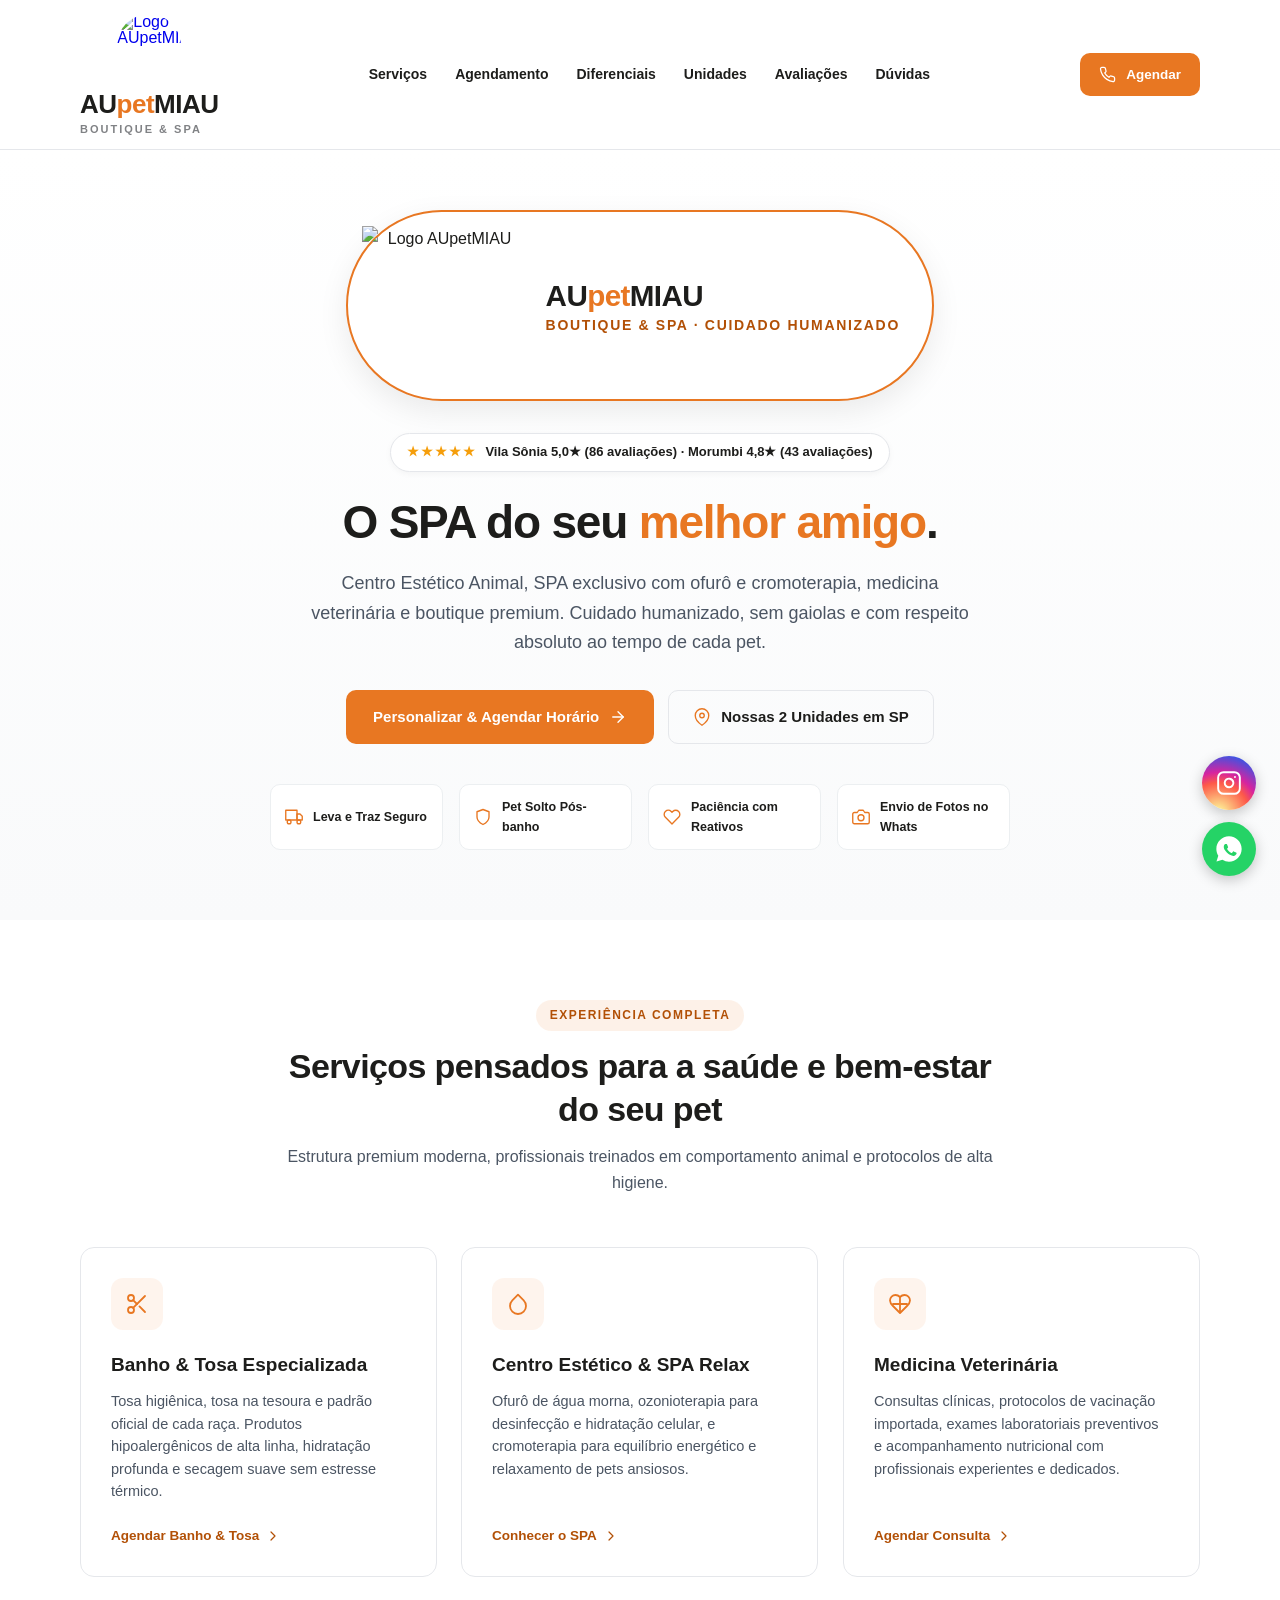
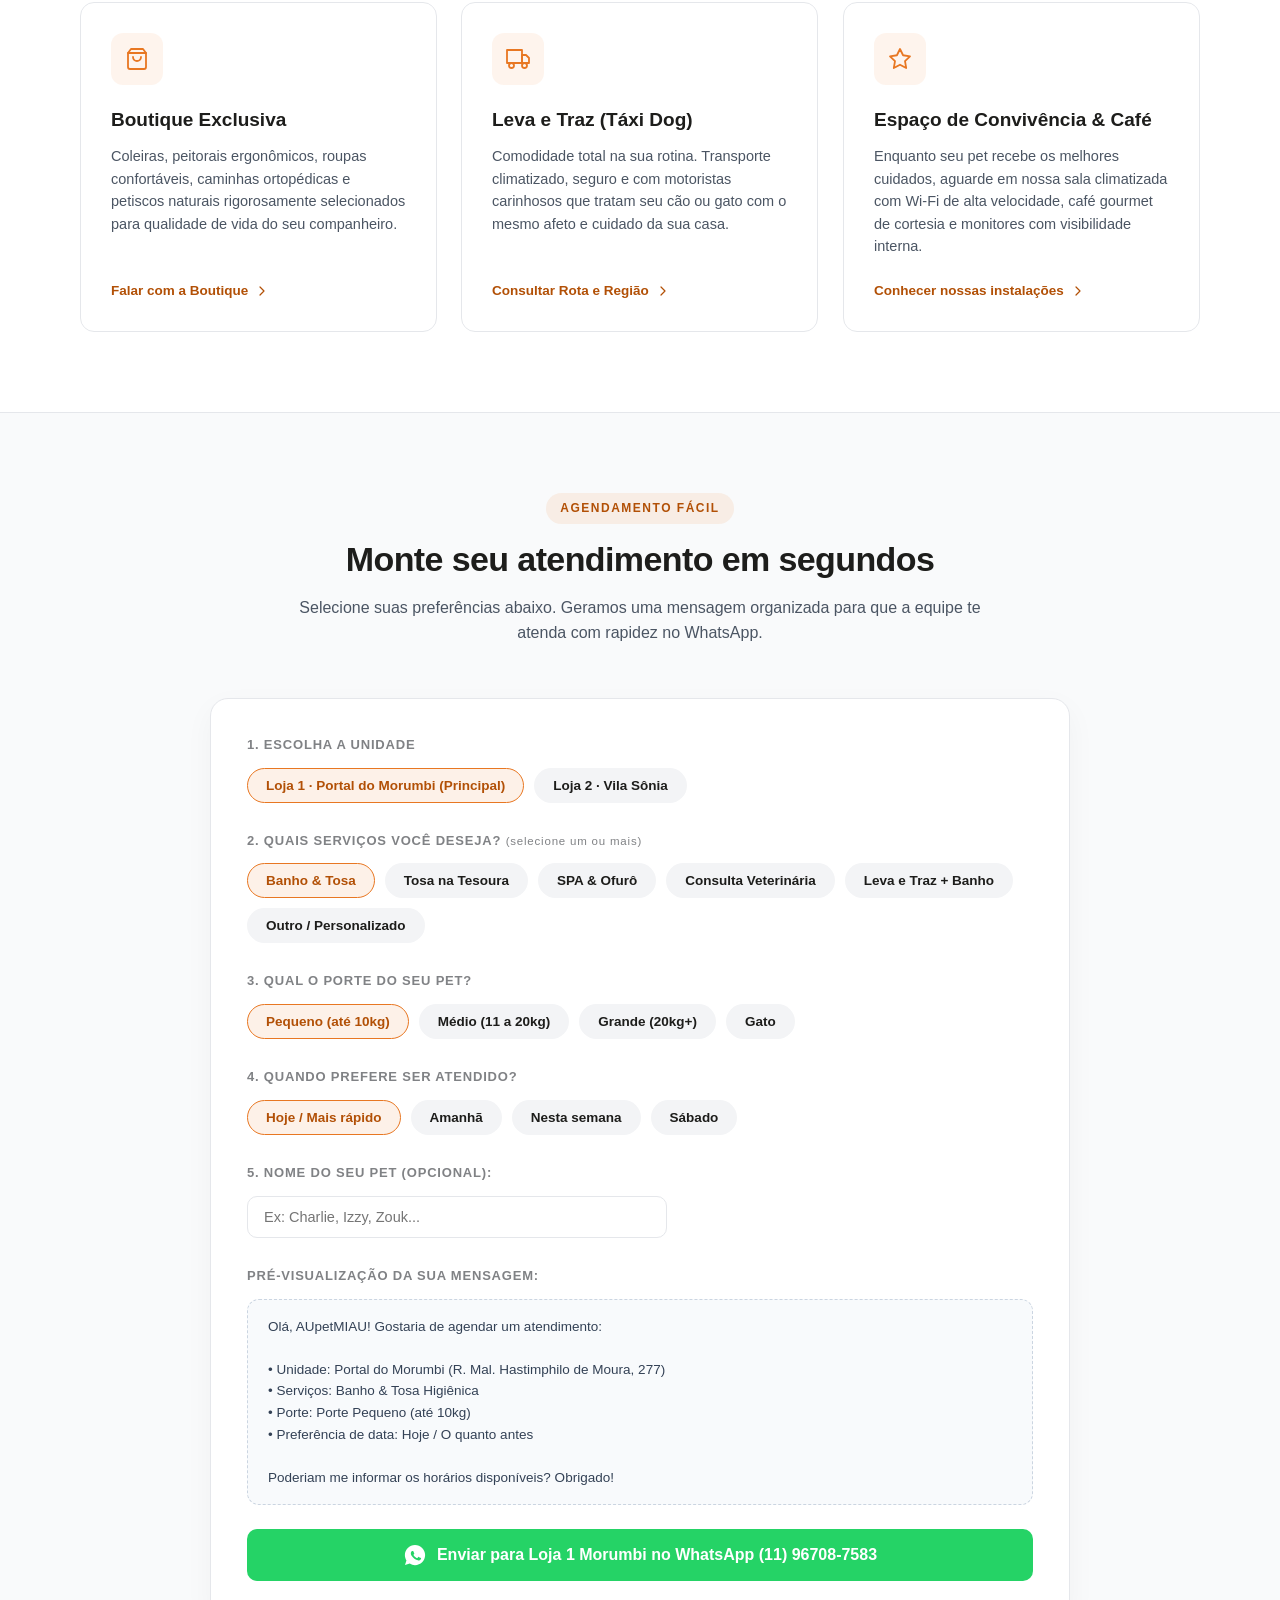
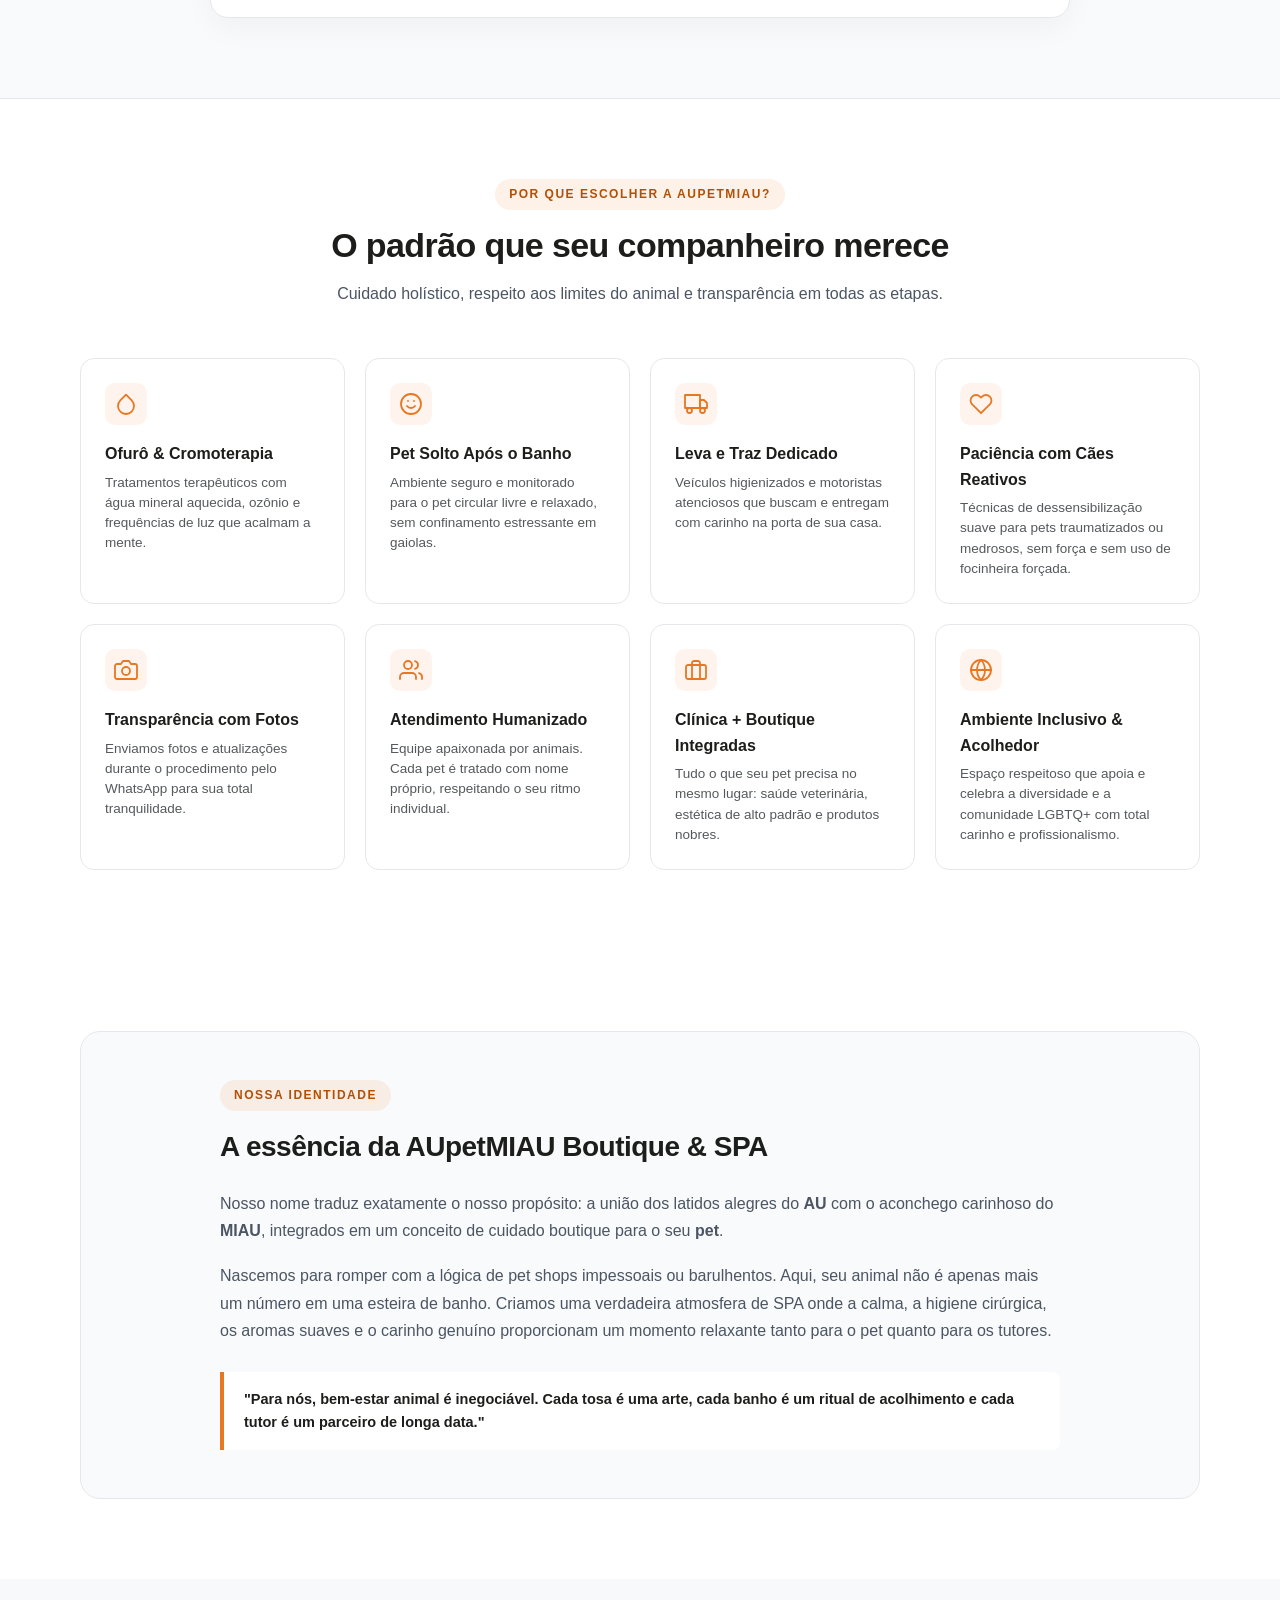
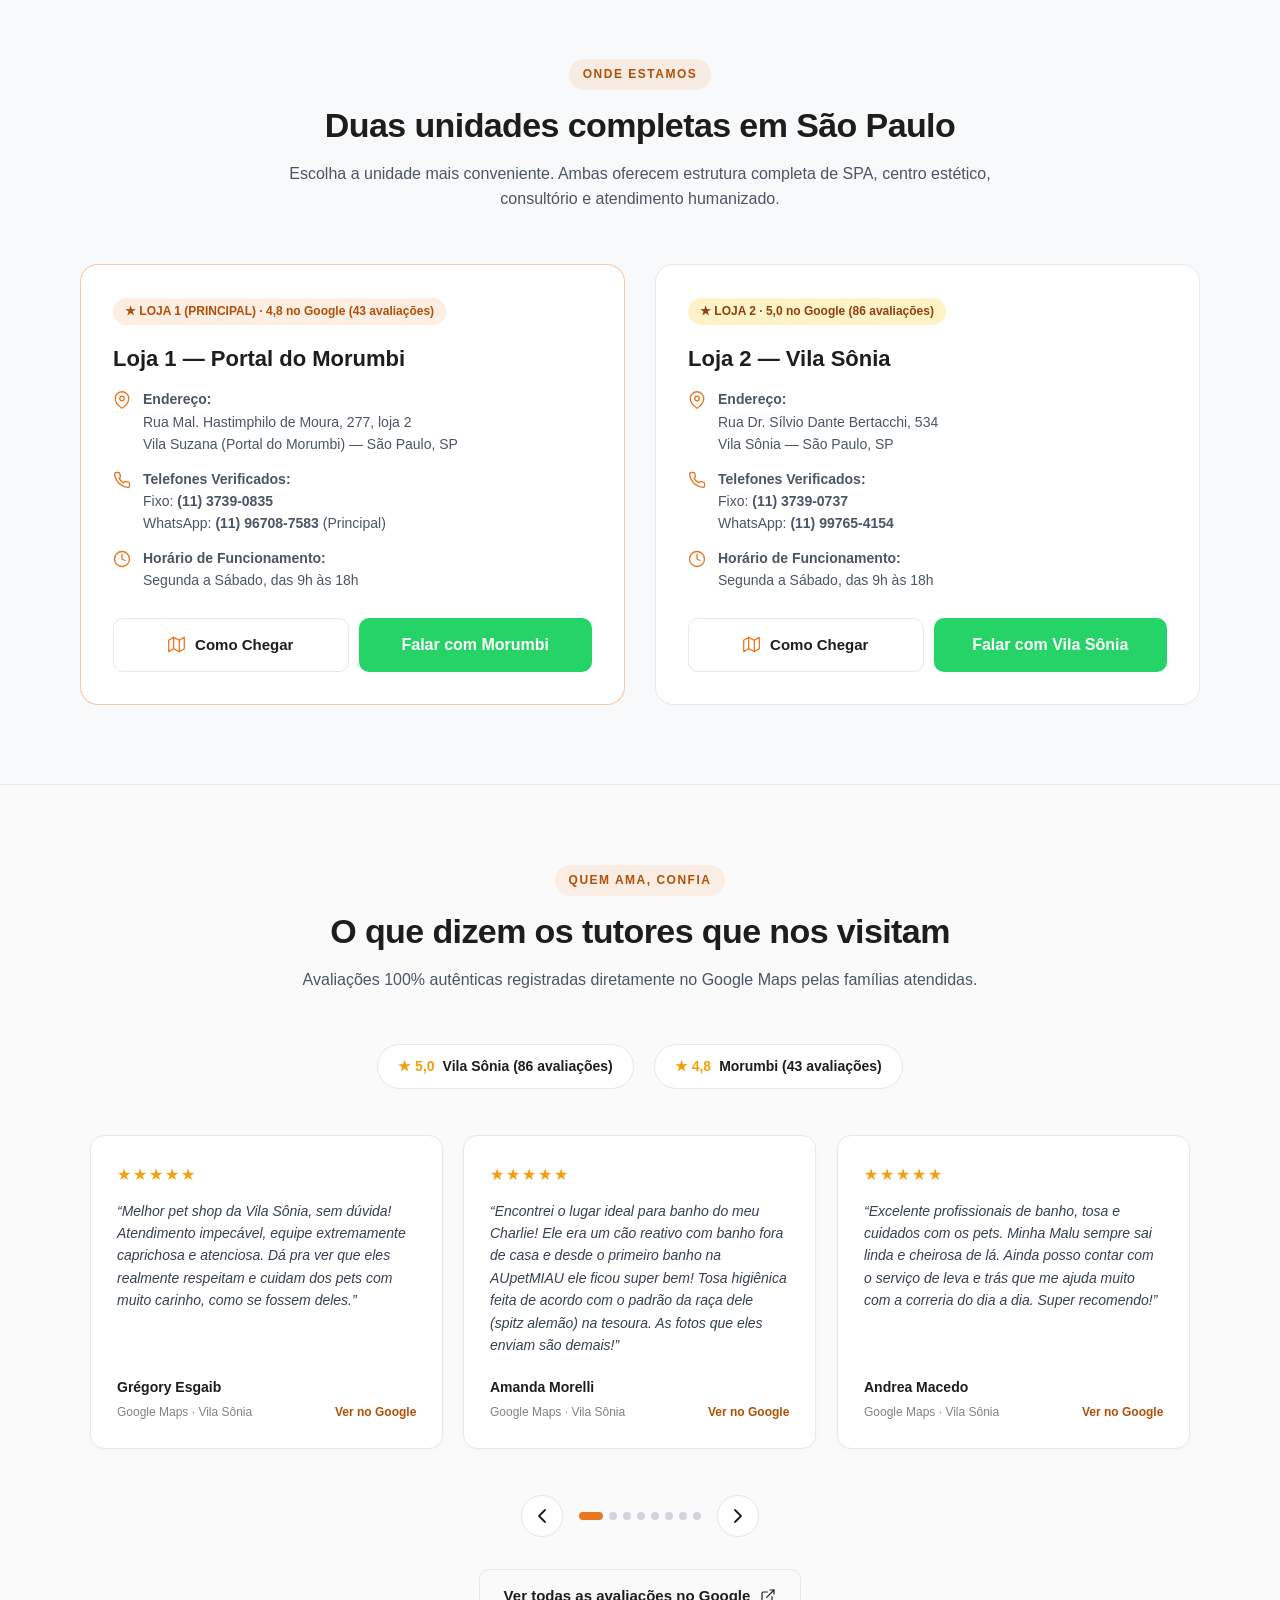
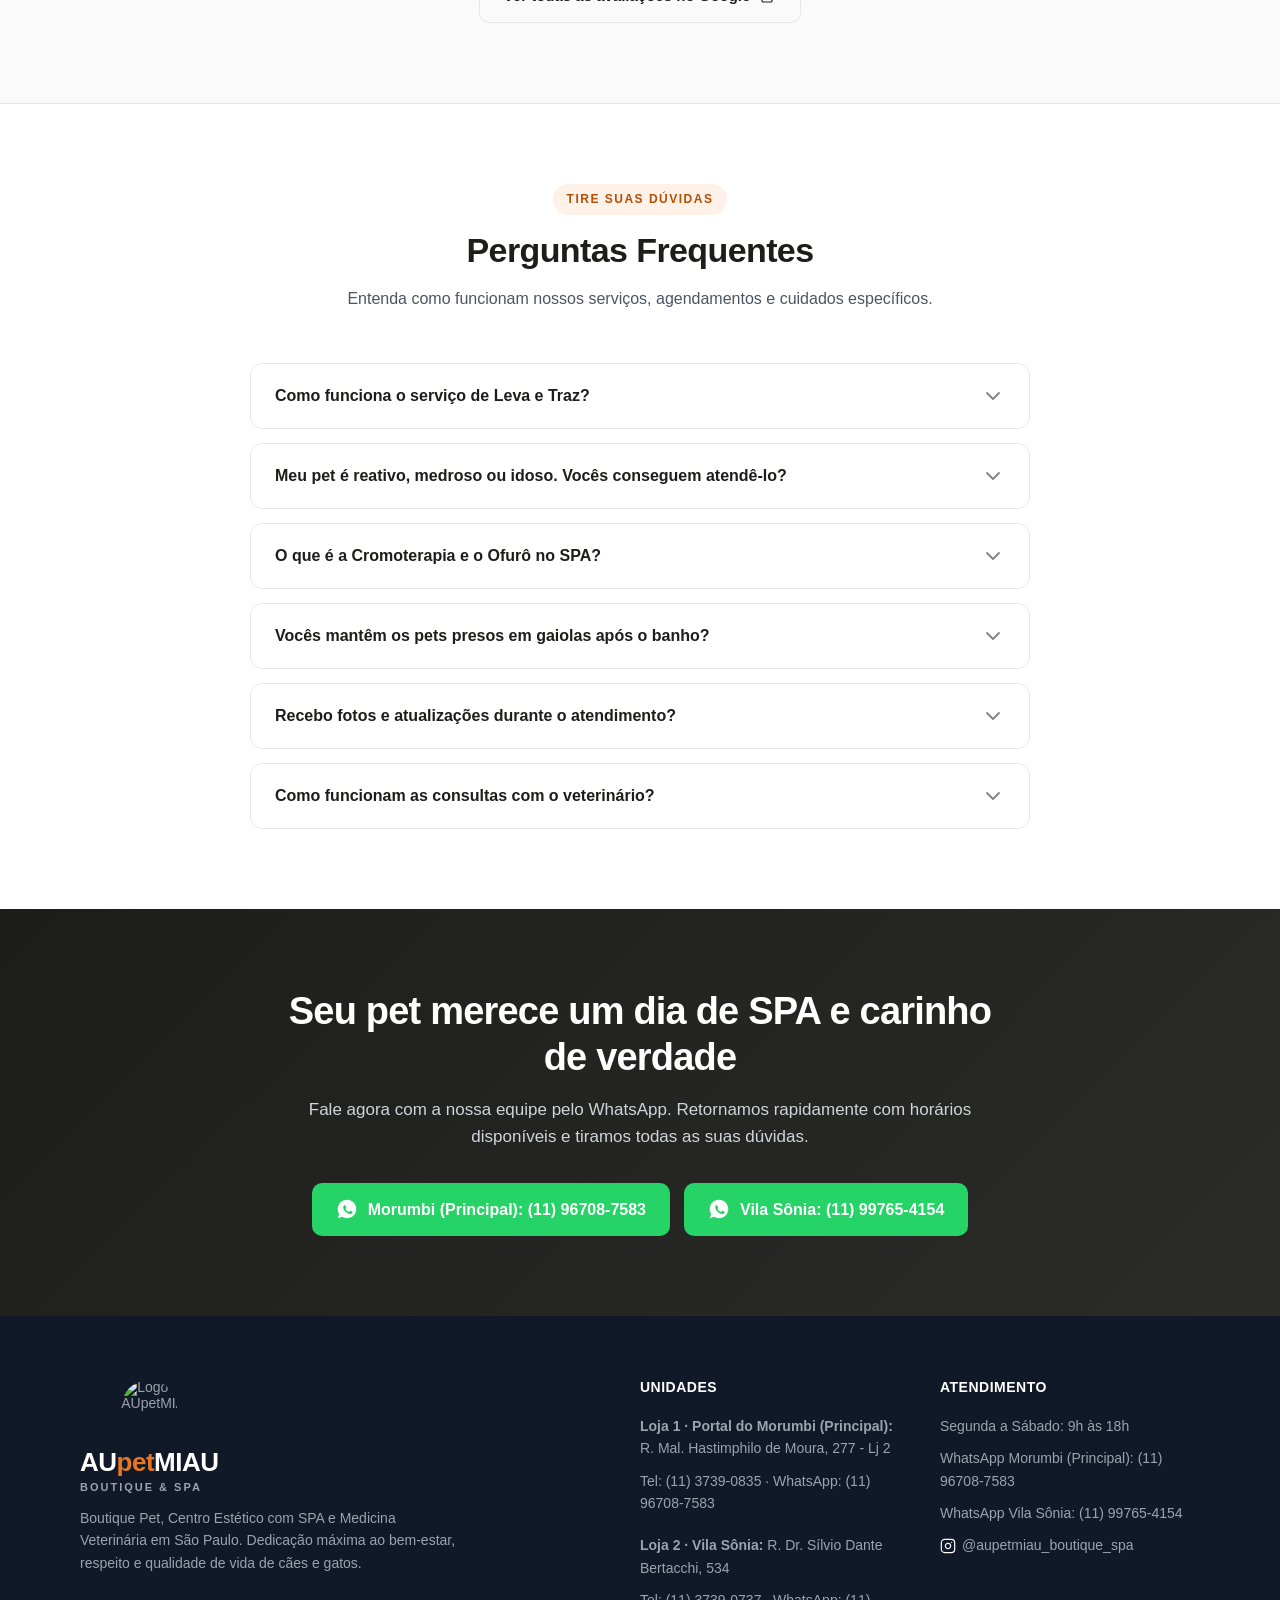
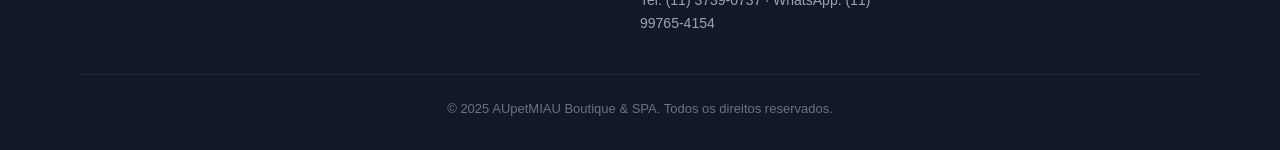
==== commit a46c5833: "v4: badge heroico com logo 160px no hero + efeitos de rolagem (reveal, header shadow)" ====
--- a/index.html
+++ b/index.html
@@ -90,6 +90,15 @@
     <section class="hero-section">
       <div class="site-wrap">
         <div class="hero-content">
+          <div class="hero-brand-heroic">
+            <div class="hero-avatar-badge">
+              <img src="logo.png" alt="Logo AUpetMIAU" class="hero-logo-img">
+            </div>
+            <div class="hero-brand-titles">
+              <span class="hero-brand-title">AU<span>pet</span>MIAU</span>
+              <span class="hero-brand-tagline">Boutique &amp; Spa · Cuidado humanizado</span>
+            </div>
+          </div>
           <div class="trust-pill">
             <span class="stars">★★★★★</span>
             <span>Vila Sônia <strong>5,0★</strong> (86 avaliações) · Morumbi <strong>4,8★</strong> (43 avaliações)</span>
--- a/assets/styles.css
+++ b/assets/styles.css
@@ -1301,3 +1301,137 @@
         height: 40px;
       }
     }
+
+    /* ===== Hero brand heroico (padrao Abelhinha) ===== */
+    .hero-brand-heroic {
+      display: inline-flex;
+      align-items: center;
+      gap: 1.5rem;
+      background: #FFFFFF;
+      padding: 0.85rem 2rem 0.85rem 0.85rem;
+      border-radius: 999px;
+      border: 2px solid var(--accent, #E87722);
+      box-shadow: 0 10px 30px rgba(0, 0, 0, 0.08);
+      margin-bottom: 2rem;
+      transition: transform 0.2s ease, box-shadow 0.2s ease;
+    }
+
+    .hero-brand-heroic:hover {
+      transform: translateY(-2px);
+      box-shadow: 0 14px 36px rgba(0, 0, 0, 0.12);
+    }
+
+    .hero-avatar-badge {
+      width: 160px;
+      height: 160px;
+      display: flex;
+      align-items: center;
+      justify-content: center;
+      flex-shrink: 0;
+      position: relative;
+    }
+
+    .hero-logo-img {
+      width: 160px;
+      height: 160px;
+      object-fit: contain;
+      display: block;
+      transition: transform 0.3s ease;
+    }
+
+    .hero-brand-heroic:hover .hero-logo-img {
+      transform: scale(1.05);
+    }
+
+    .hero-logo-img-wide {
+      width: auto;
+      max-width: 260px;
+      height: 120px;
+    }
+
+    .hero-brand-titles {
+      text-align: left;
+      line-height: 1.15;
+    }
+
+    .hero-brand-title {
+      font-size: 1.85rem;
+      font-weight: 900;
+      letter-spacing: -0.02em;
+      display: block;
+      color: var(--brand-dark, #1D1D1B);
+    }
+
+    .hero-brand-title span {
+      color: var(--accent, #E87722);
+    }
+
+    .hero-brand-tagline {
+      font-size: 0.875rem;
+      font-weight: 800;
+      text-transform: uppercase;
+      letter-spacing: 0.12em;
+      color: var(--accent-text, #B25006);
+      display: block;
+      margin-top: 4px;
+    }
+
+    @media (max-width: 640px) {
+      .hero-brand-heroic {
+        flex-direction: column;
+        border-radius: 28px;
+        padding: 1.25rem 1.5rem;
+        gap: 0.85rem;
+        text-align: center;
+      }
+
+      .hero-avatar-badge {
+        width: 120px;
+        height: 120px;
+      }
+
+      .hero-logo-img {
+        width: 120px;
+        height: 120px;
+      }
+
+      .hero-logo-img-wide {
+        height: 90px;
+        max-width: 200px;
+      }
+
+      .hero-brand-titles {
+        text-align: center;
+      }
+    }
+
+    /* ===== Efeitos de rolagem (reveal suave) ===== */
+    .reveal {
+      opacity: 0;
+      transform: translateY(24px);
+      transition: opacity 0.6s ease, transform 0.6s ease;
+      will-change: opacity, transform;
+    }
+
+    .reveal.visible {
+      opacity: 1;
+      transform: translateY(0);
+    }
+
+    .reveal-delay-1 { transition-delay: 0.1s; }
+    .reveal-delay-2 { transition-delay: 0.2s; }
+    .reveal-delay-3 { transition-delay: 0.3s; }
+
+    @media (prefers-reduced-motion: reduce) {
+      .reveal {
+        opacity: 1;
+        transform: none;
+        transition: none;
+      }
+    }
+
+    /* Header ganha sombra ao rolar */
+    header.site-header.scrolled,
+    .header-nav.scrolled {
+      box-shadow: 0 4px 20px rgba(0, 0, 0, 0.08);
+    }
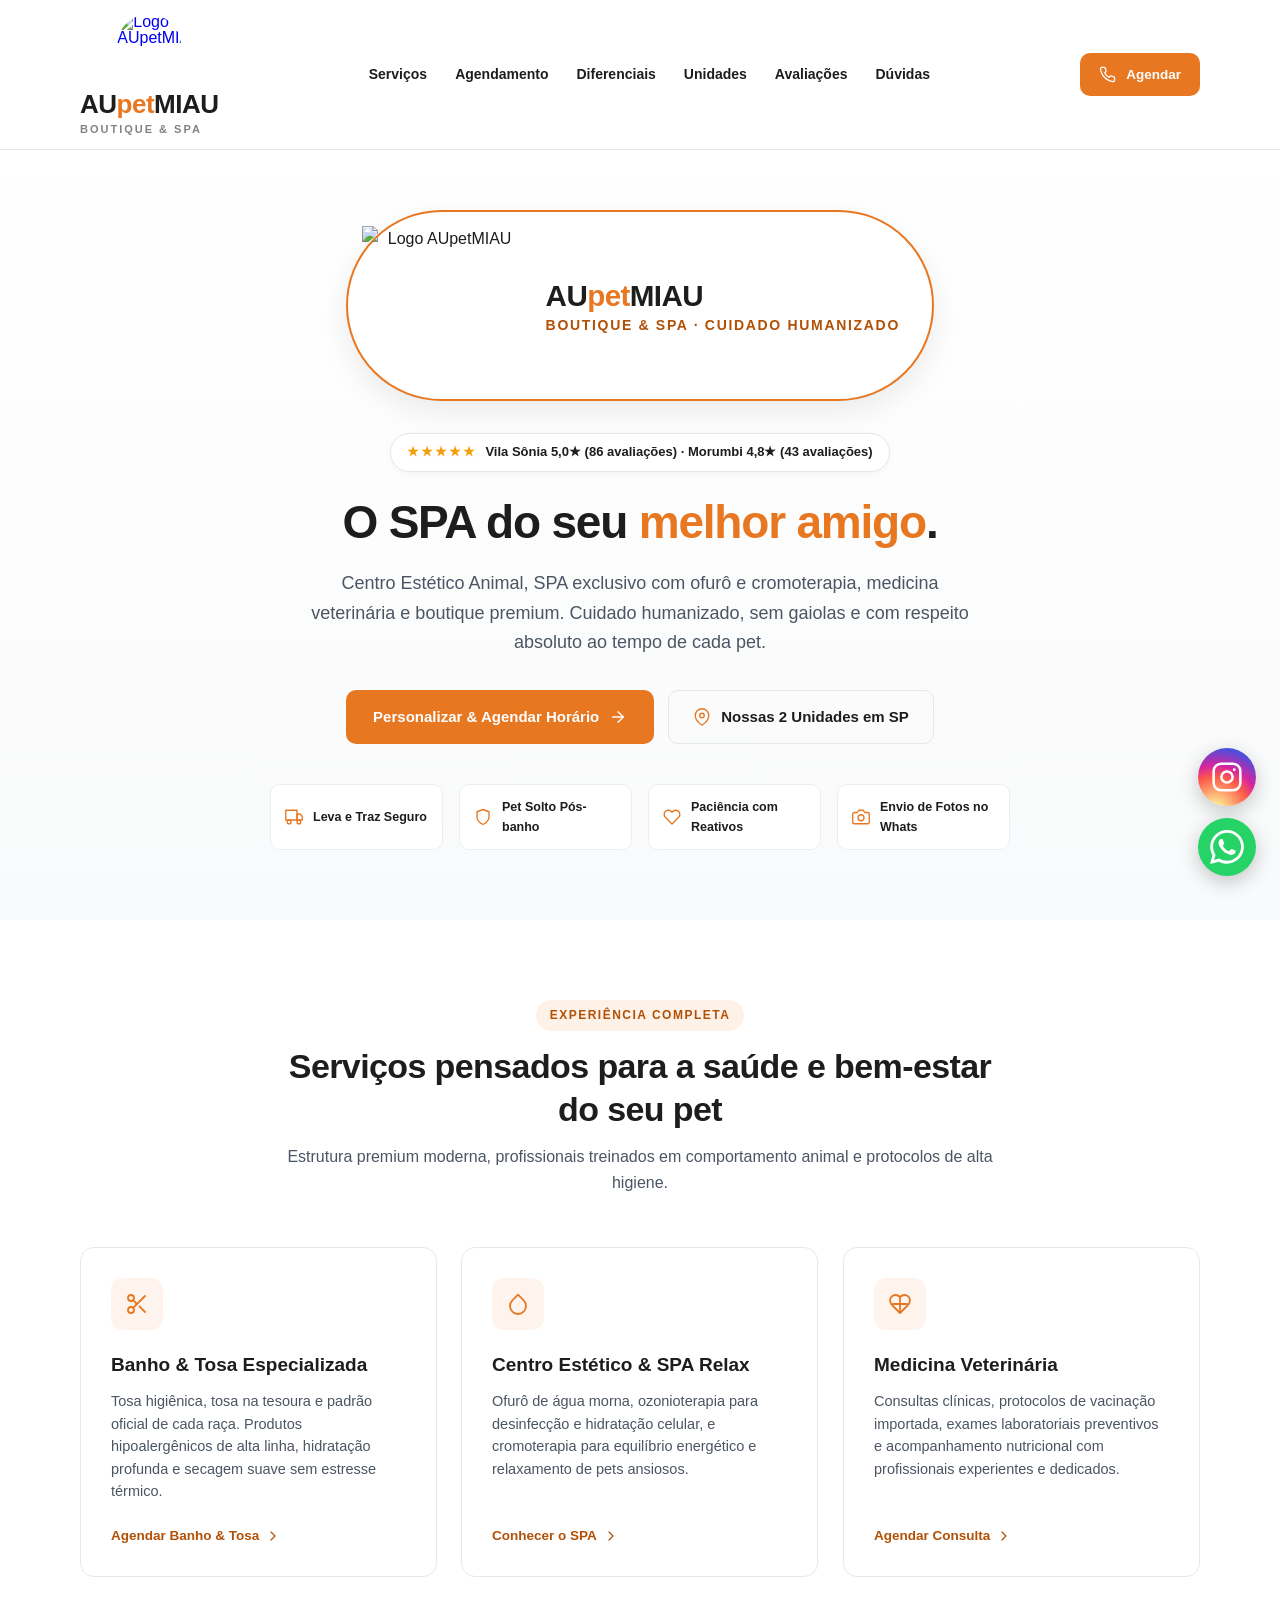
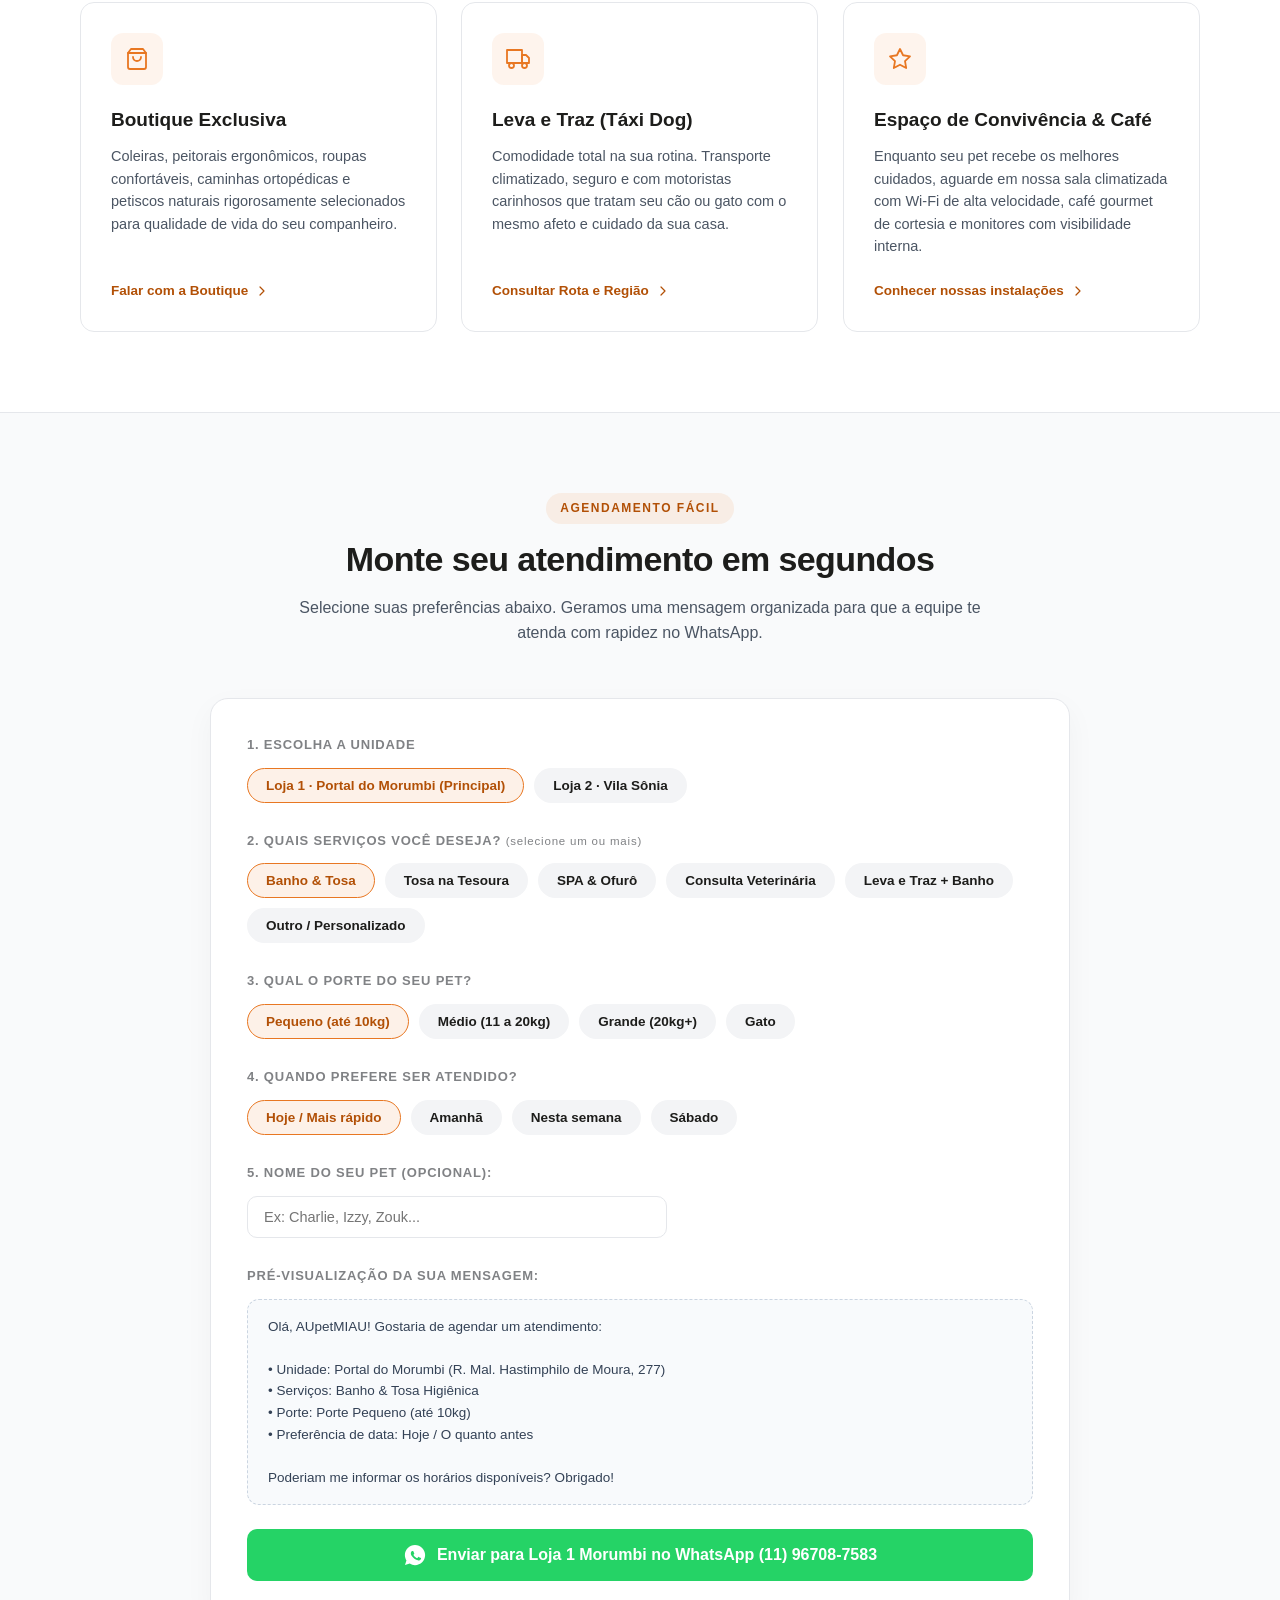
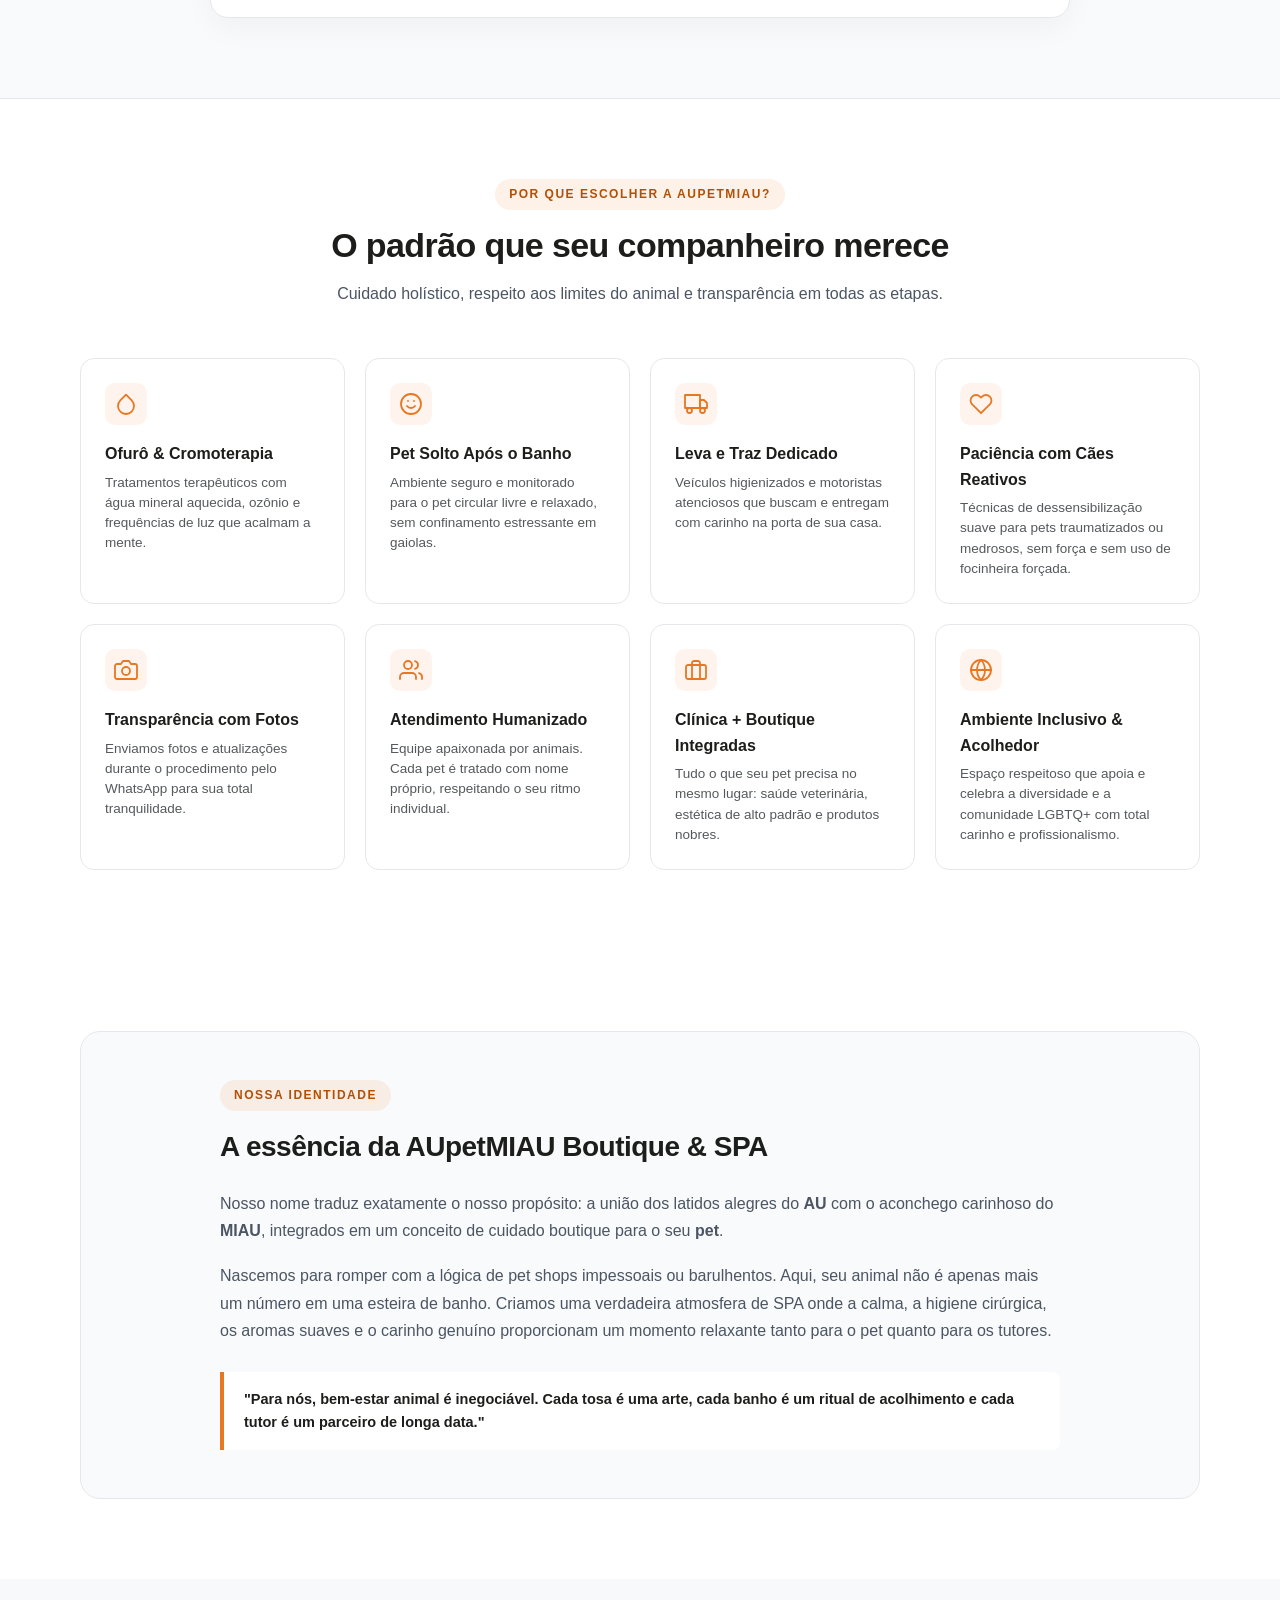
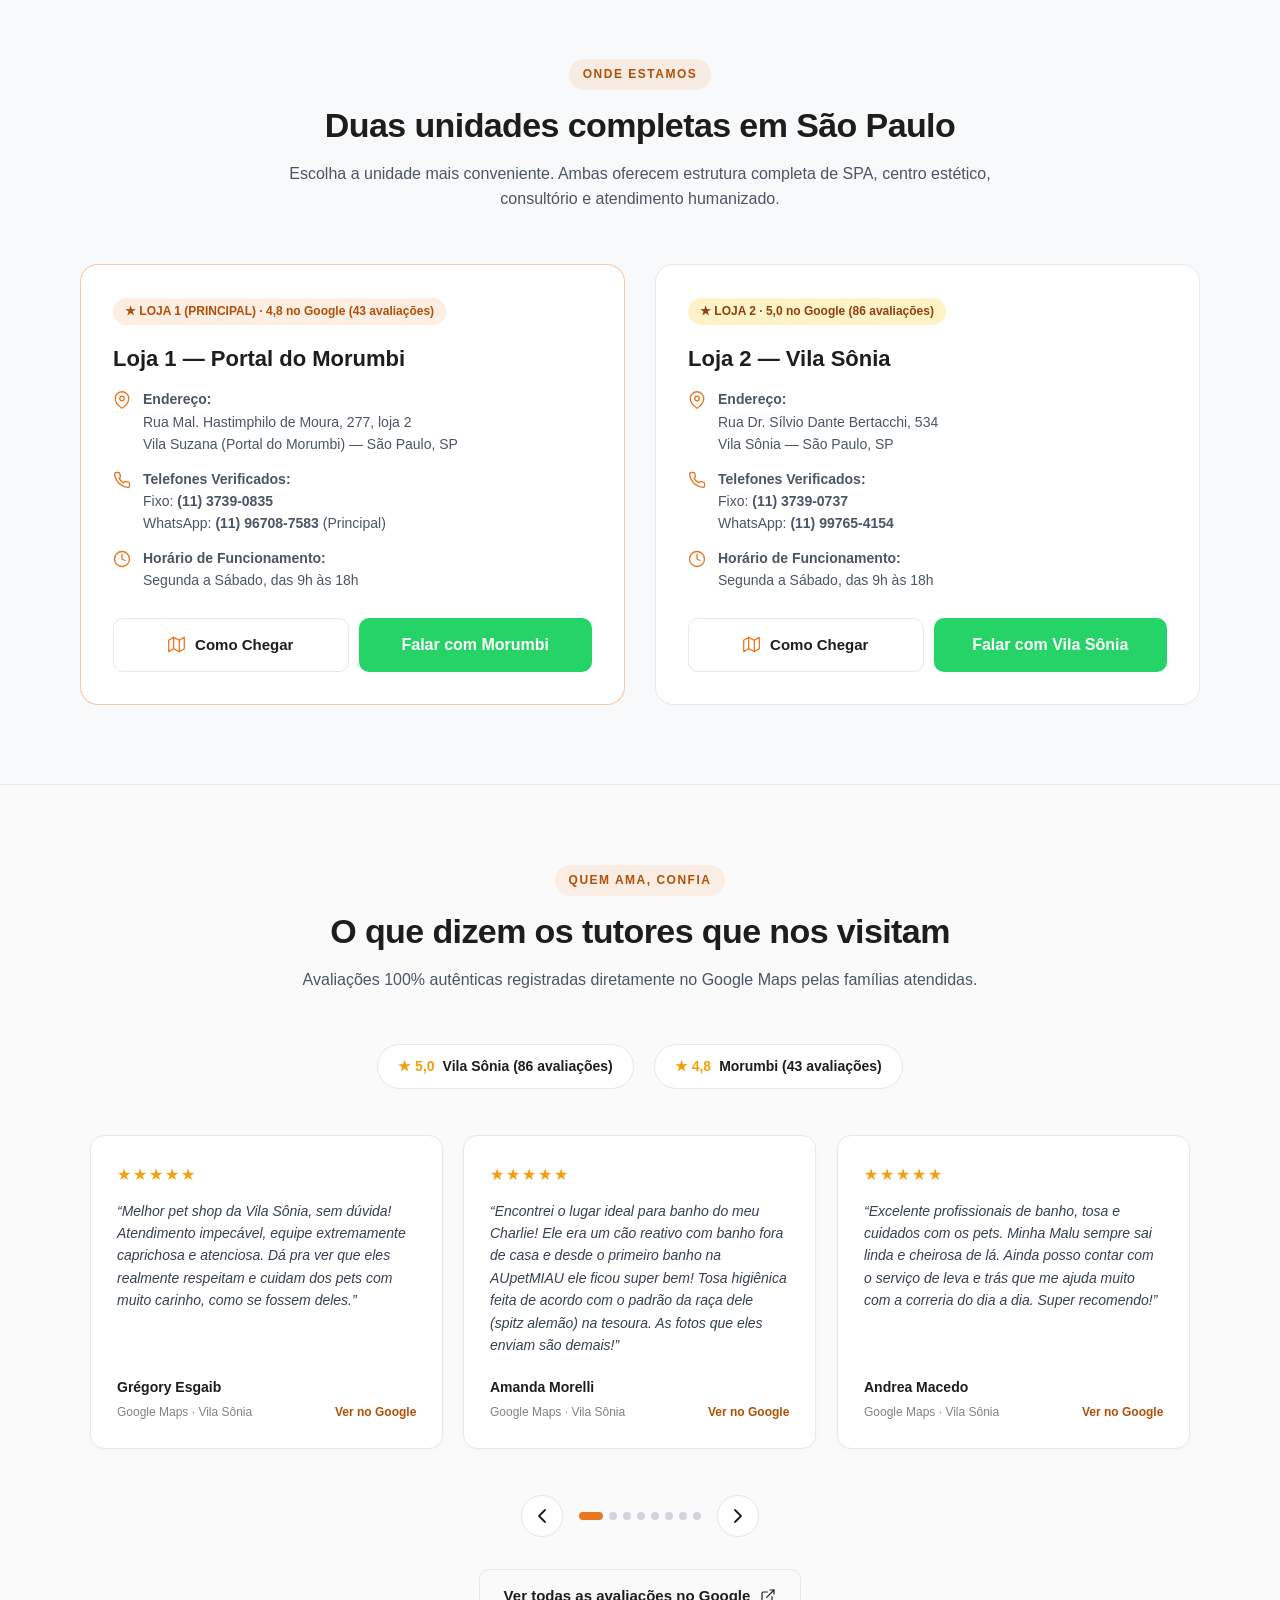
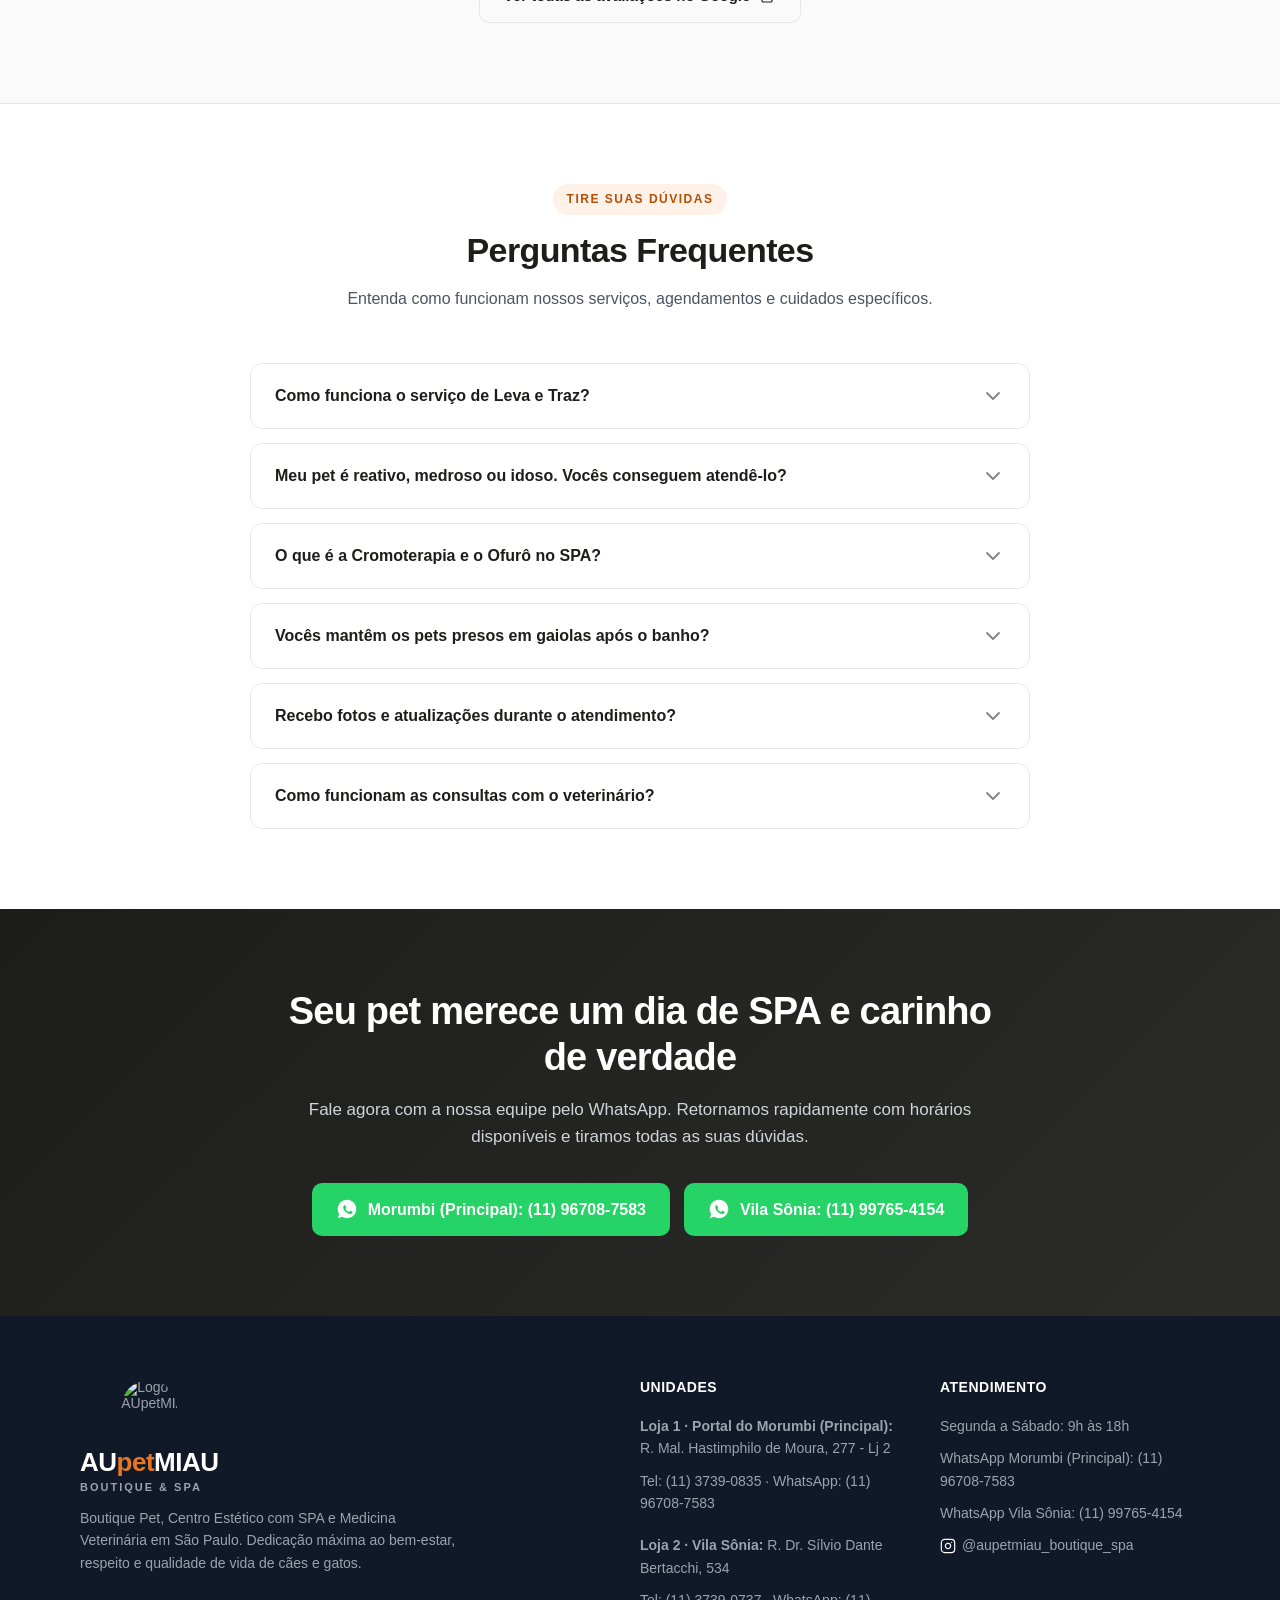
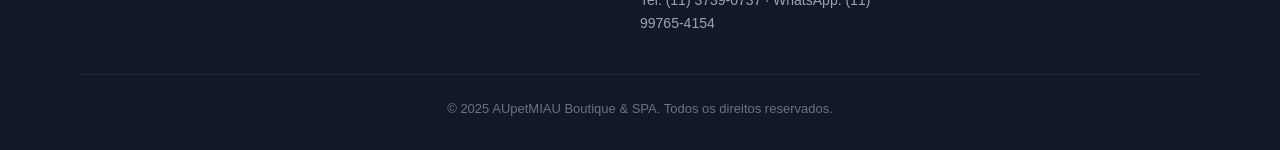
==== commit ec81ad3b: "v4.2: logo com margem interna (sem corte), FABs no padrao Metropole (SVGs oficiais, 58px, cores ofic" ====
--- a/index.html
+++ b/index.html
@@ -35,21 +35,20 @@
   <aside class="floating-buttons-group" aria-label="Contatos rápidos">
     <!-- Instagram Official Floating Button -->
     <a href="https://www.instagram.com/aupetmiau_boutique_spa" target="_blank" rel="noopener noreferrer" class="floating-btn floating-btn-instagram" aria-label="Acompanhe nosso Instagram @aupetmiau_boutique_spa">
-      <span class="floating-tooltip">Siga no Instagram</span>
-      <svg class="svg-icon" style="stroke: #FFFFFF; width: 26px; height: 26px;" viewBox="0 0 24 24">
-        <rect x="2" y="2" width="20" height="20" rx="5" ry="5"></rect>
-        <path d="M16 11.37A4 4 0 1 1 12.63 8 4 4 0 0 1 16 11.37z"></path>
-        <line x1="17.5" y1="6.5" x2="17.51" y2="6.5"></line>
+      <svg width="32" height="32" viewBox="0 0 24 24" fill="none" stroke="#FFFFFF" stroke-width="1.9" stroke-linecap="round" stroke-linejoin="round">
+        <rect x="2" y="2" width="20" height="20" rx="5.5" ry="5.5"></rect>
+        <circle cx="12" cy="12" r="4.2"></circle>
+        <circle cx="17.4" cy="6.6" r="1.1" fill="#FFFFFF" stroke="none"></circle>
       </svg>
+    
     </a>
 
     <!-- WhatsApp Official Floating Button (Padrão: Portal do Morumbi - Principal) -->
     <a href="https://wa.me/5511967087583?text=Ol%C3%A1%21+Vim+pelo+site+da+AUpetMIAU+e+gostaria+de+agendar+um+atendimento." target="_blank" rel="noopener noreferrer" class="floating-btn floating-btn-whatsapp" aria-label="Agende agora pelo WhatsApp">
-      <span class="floating-tooltip">Agendar no WhatsApp</span>
-      <!-- Official crisp WhatsApp vector icon -->
-      <svg style="width: 30px; height: 30px; fill: #FFFFFF;" viewBox="0 0 32 32" aria-hidden="true">
-        <path d="M16 2.5C8.544 2.5 2.5 8.544 2.5 16c0 2.652.766 5.127 2.087 7.215L2.64 29.36l6.347-1.921A13.435 13.435 0 0 0 16 29.5c7.456 0 13.5-6.044 13.5-13.5S23.456 2.5 16 2.5zm7.848 18.966c-.328.92-1.636 1.76-2.274 1.874-.616.11-1.397.16-4.04-0.932-3.376-1.394-5.556-4.838-5.724-5.064-.162-.224-1.37-1.824-1.37-3.48 0-1.656.864-2.47 1.172-2.812.308-.342.672-.428.896-.428.224 0 .448.002.644.012.208.01.488-.078.762.58.28.672.952 2.324 1.036 2.492.084.168.14.364.028.588-.112.224-.168.364-.336.56-.168.196-.354.438-.504.588-.168.168-.342.35-.146.686.196.336.874 1.442 1.876 2.336 1.288 1.148 2.374 1.504 2.71 1.672.336.168.532.14.728-.084.196-.224.84-0.98 1.064-1.316.224-.336.448-.28.756-.168.308.112 1.96 0.924 2.296 1.092.336.168.56.252.644.392.084.14.084.812-.244 1.732z"/>
+      <svg width="34" height="34" viewBox="0 0 24 24" fill="#FFFFFF">
+        <path d="M.057 24l1.687-6.163c-1.041-1.804-1.588-3.849-1.587-5.946.003-6.556 5.338-11.891 11.893-11.891 3.181.001 6.167 1.24 8.413 3.488 2.245 2.248 3.481 5.236 3.48 8.414-.003 6.557-5.338 11.892-11.893 11.892-1.99-.001-3.951-.5-5.688-1.448l-6.305 1.654zm6.597-3.807c1.676.995 3.276 1.591 5.392 1.592 5.448 0 9.886-4.434 9.889-9.885.002-5.462-4.415-9.89-9.881-9.892-5.452 0-9.887 4.434-9.889 9.884-.001 2.225.651 3.891 1.746 5.634l-.999 3.648 3.742-.981zm11.387-5.464c-.074-.124-.272-.198-.57-.347-.297-.149-1.758-.868-2.031-.967-.272-.099-.47-.149-.669.149-.198.297-.768.967-.941 1.165-.173.198-.347.223-.644.074-.297-.149-1.255-.462-2.39-1.475-.883-.788-1.48-1.761-1.653-2.059-.173-.297-.018-.458.13-.606.134-.133.297-.347.446-.521.151-.172.2-.296.3-.495.099-.198.05-.372-.025-.521-.075-.148-.669-1.611-.916-2.206-.242-.579-.487-.501-.669-.51l-.57-.01c-.198 0-.52.074-.792.372s-1.04 1.016-1.04 2.479 1.065 2.876 1.213 3.074c.149.198 2.095 3.2 5.076 4.487.709.306 1.263.489 1.694.626.712.226 1.36.194 1.872.118.571-.085 1.758-.719 2.006-1.413.248-.695.248-1.29.173-1.414z"/>
       </svg>
+    
     </a>
   </aside>
 
--- a/assets/styles.css
+++ b/assets/styles.css
@@ -1105,7 +1105,7 @@
       color: #6B7280;
     }
 
-    /* Floating CTA Badges (WhatsApp & Instagram) */
+    /* Floating CTA Badges (WhatsApp & Instagram) - padrao Metropole */
     .floating-buttons-group {
       position: fixed;
       bottom: 24px;
@@ -1117,13 +1117,13 @@
     }
 
     .floating-btn {
-      width: 54px;
-      height: 54px;
+      width: 58px;
+      height: 58px;
       border-radius: 50%;
       display: flex;
       align-items: center;
       justify-content: center;
-      box-shadow: 0 4px 14px rgba(0, 0, 0, 0.22);
+      box-shadow: 0 6px 20px rgba(0,0,0,0.22);
       transition: transform 0.2s ease, box-shadow 0.2s ease;
       text-decoration: none;
       position: relative;
@@ -1131,7 +1131,7 @@
 
     .floating-btn:hover {
       transform: scale(1.08);
-      box-shadow: 0 8px 22px rgba(0, 0, 0, 0.3);
+      box-shadow: 0 8px 24px rgba(0,0,0,0.3);
     }
 
     .floating-btn:focus-visible {
@@ -1139,19 +1139,17 @@
       outline-offset: 3px;
     }
 
-    /* WhatsApp button: official green */
     .floating-btn-whatsapp {
-      background-color: #25D366;
-    }
-
-    /* Instagram button: official gradient */
+      background: #25D366;
+    }
+
     .floating-btn-instagram {
       background: radial-gradient(circle at 30% 107%, #fdf497 0%, #fdf497 5%, #fd5949 45%, #d6249f 60%, #285AEB 90%);
     }
 
     .floating-tooltip {
       position: absolute;
-      right: 64px;
+      right: 70px;
       background: #1D1D1B;
       color: #FFFFFF;
       font-size: 12px;
@@ -1176,8 +1174,8 @@
         right: 18px;
       }
       .floating-btn {
-        width: 48px;
-        height: 48px;
+        width: 52px;
+        height: 52px;
       }
       .floating-tooltip {
         display: none;
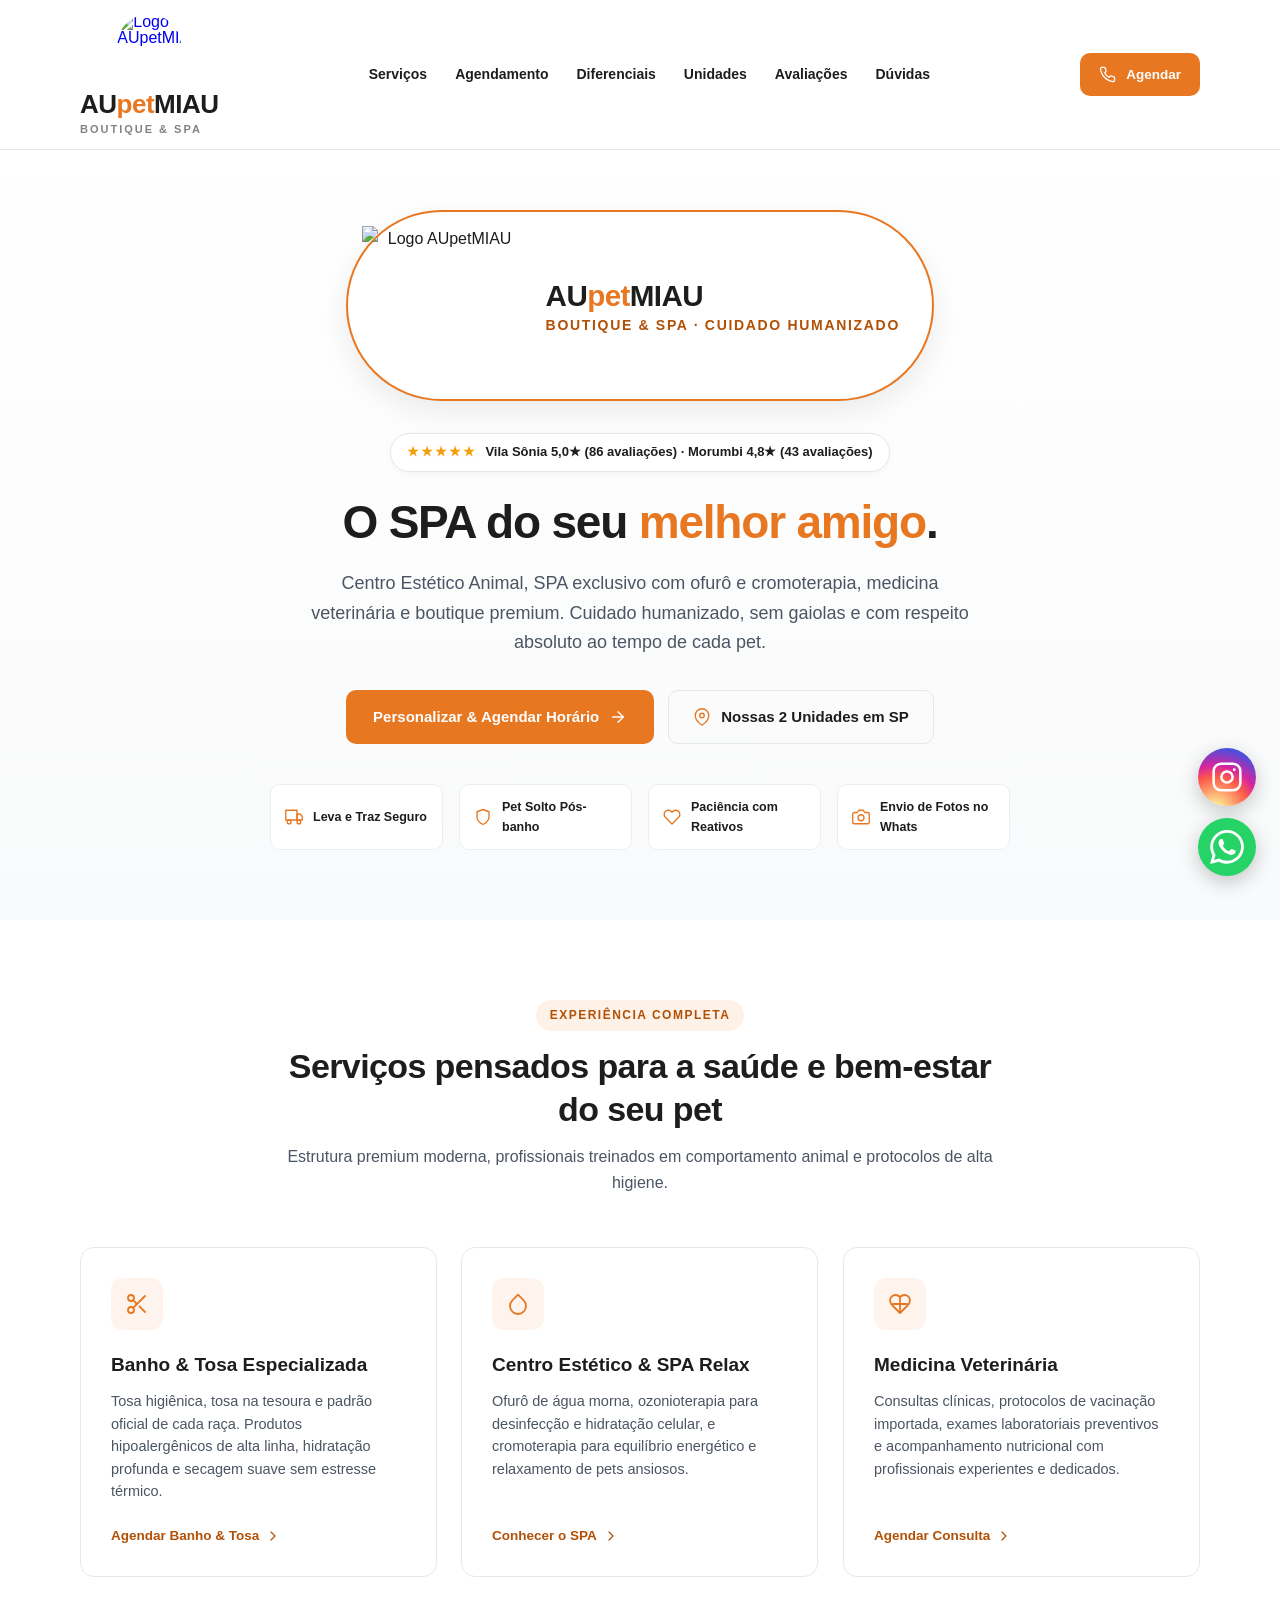
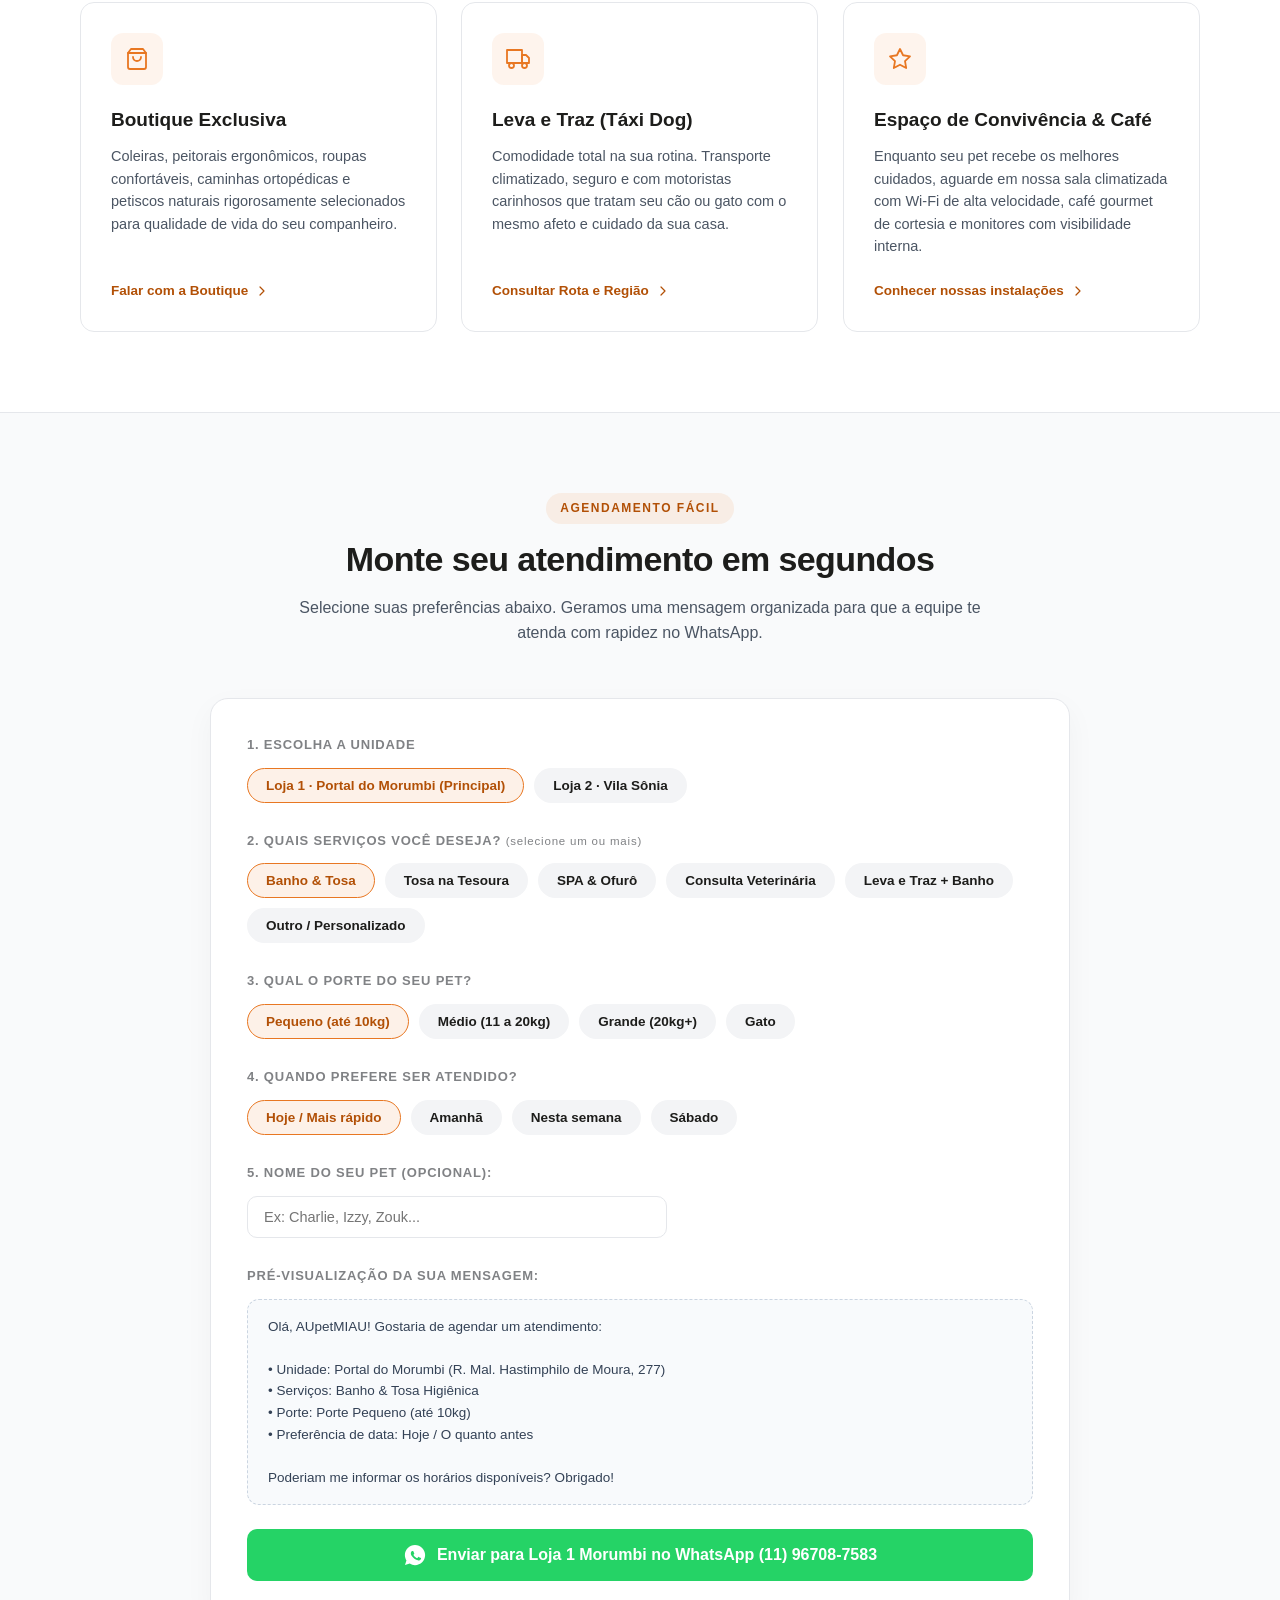
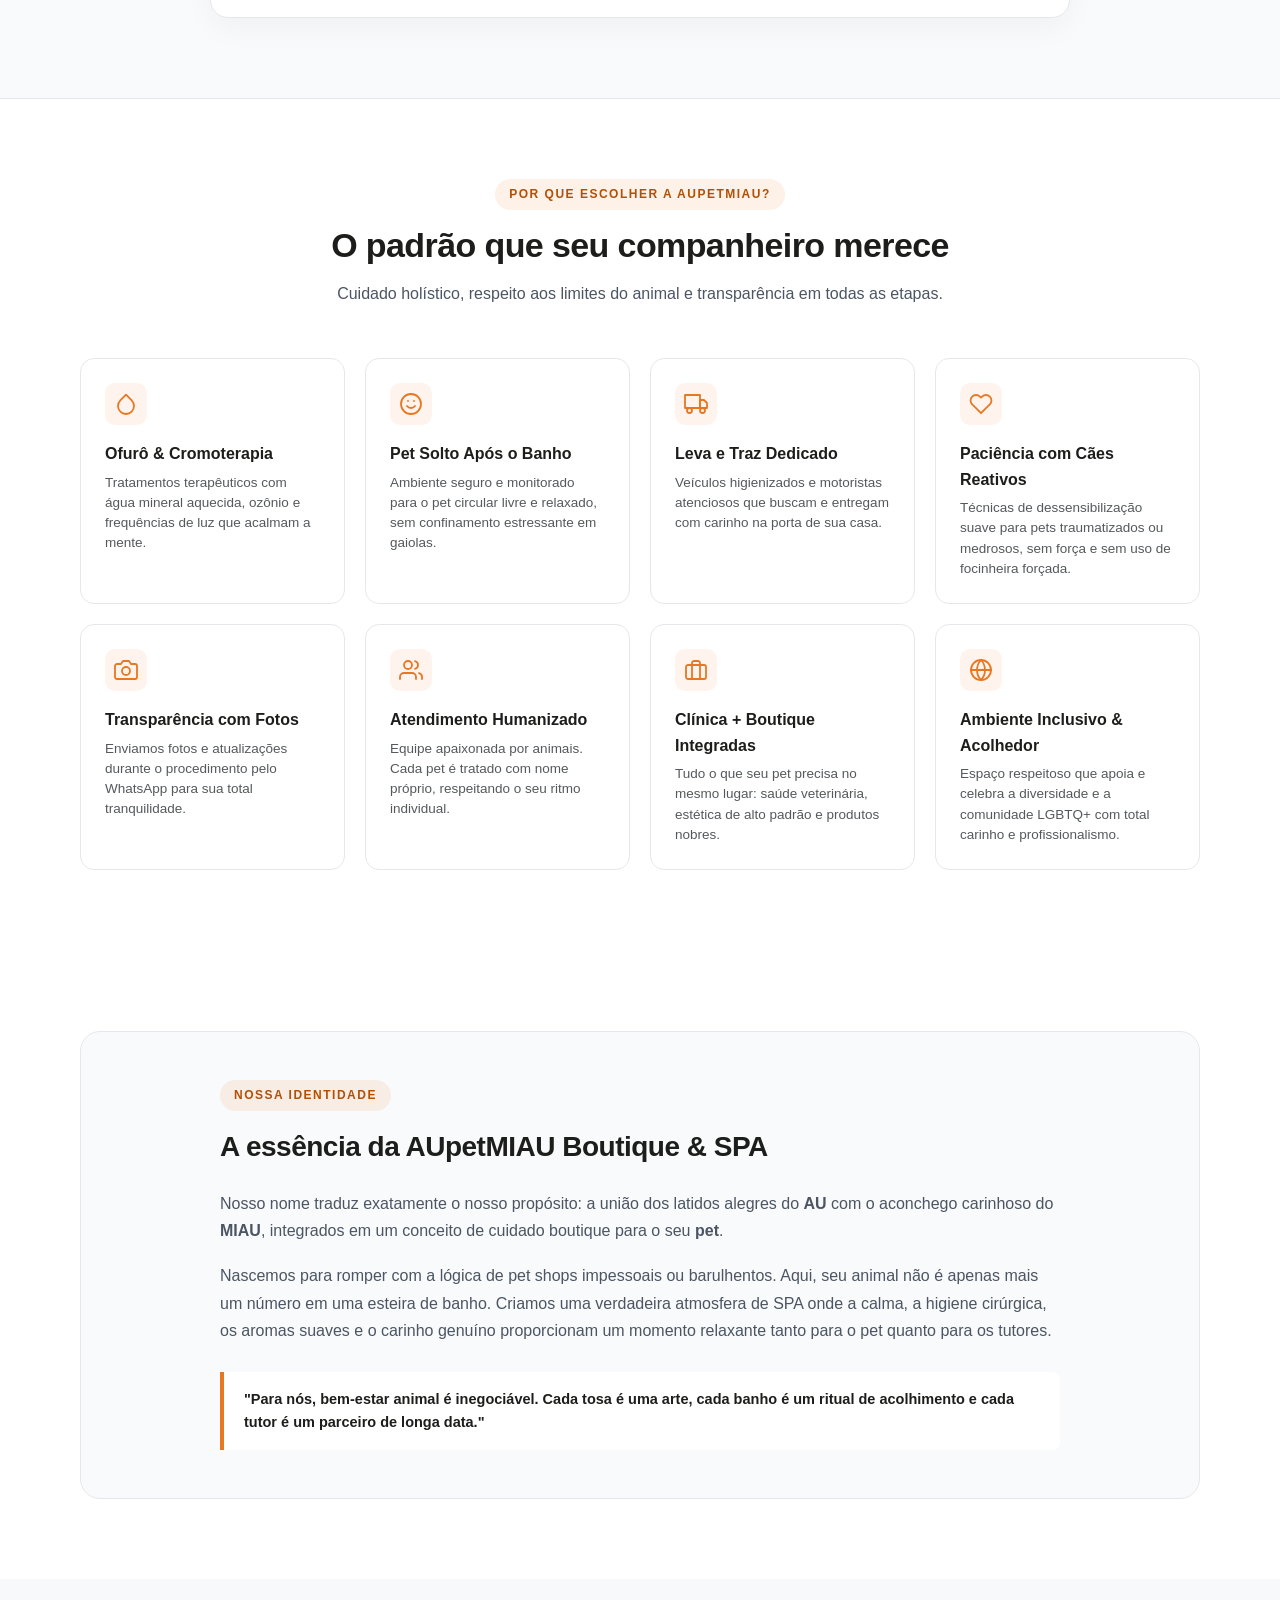
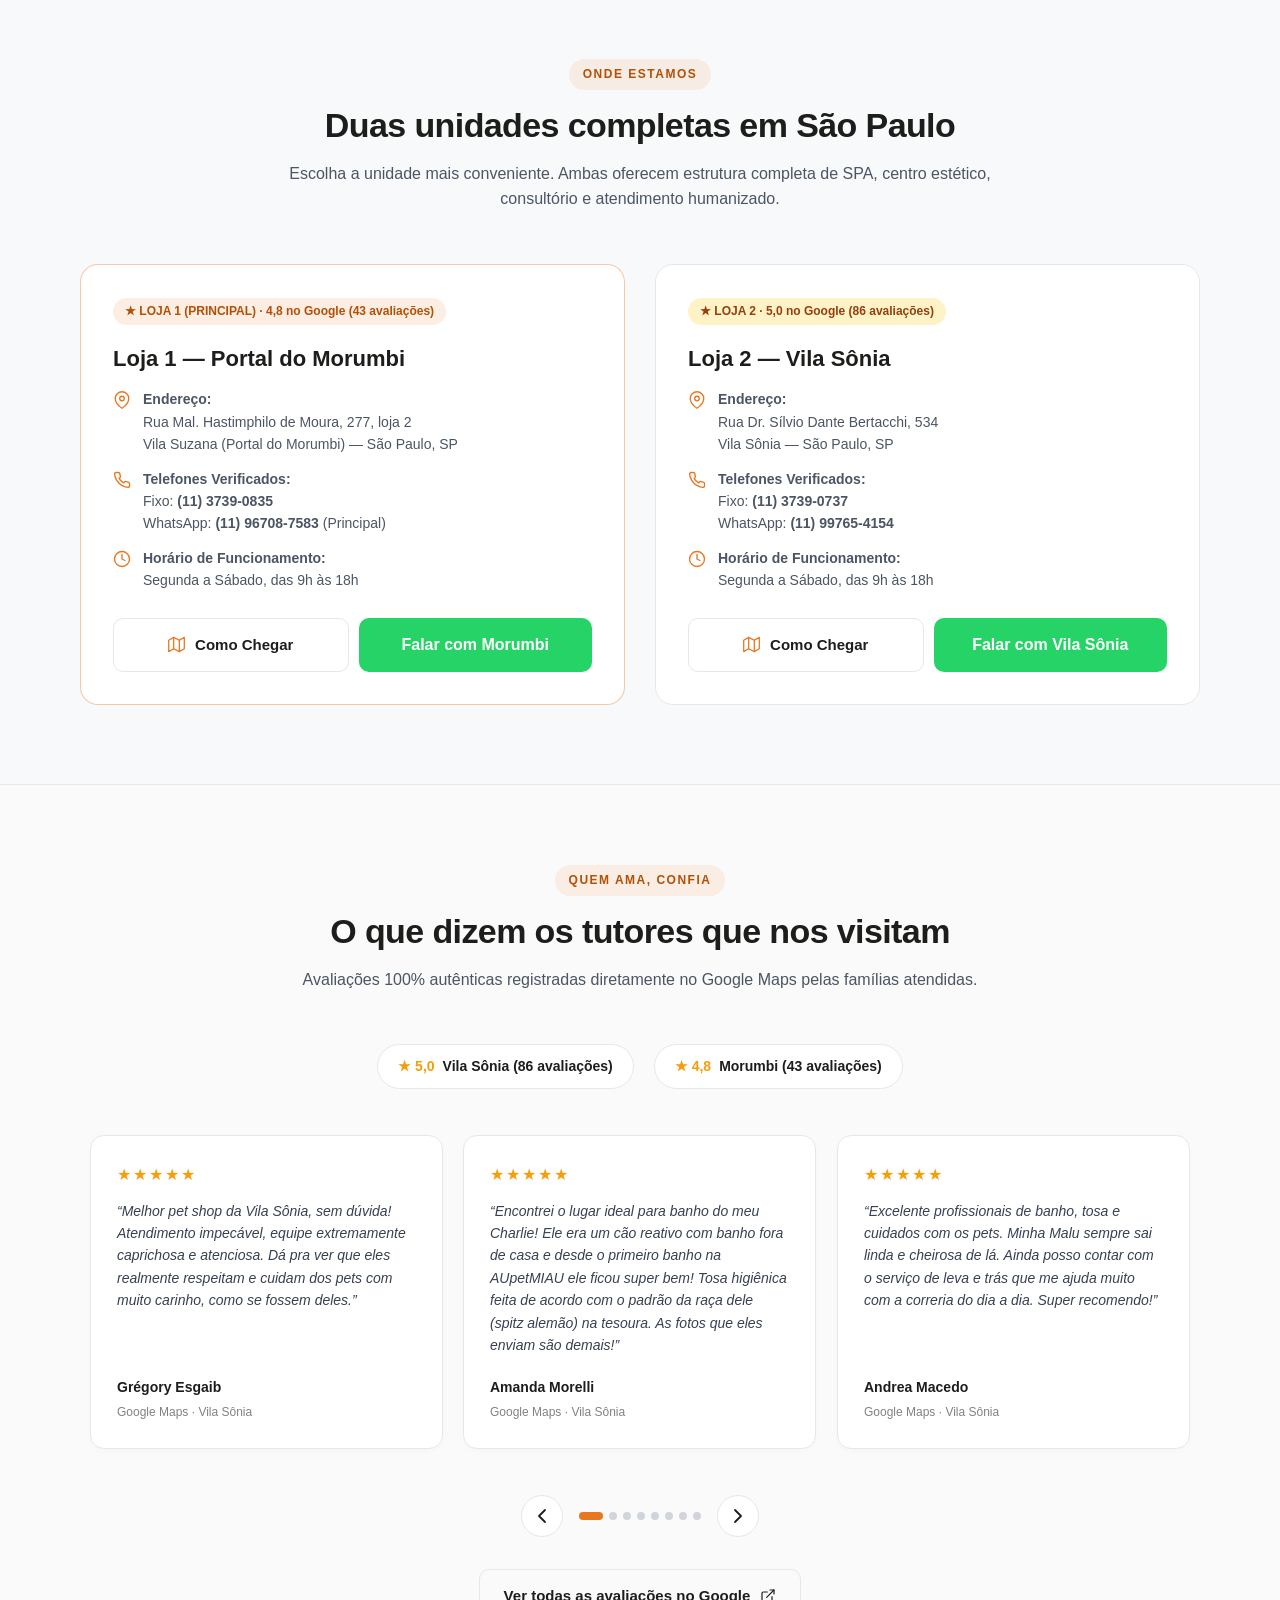
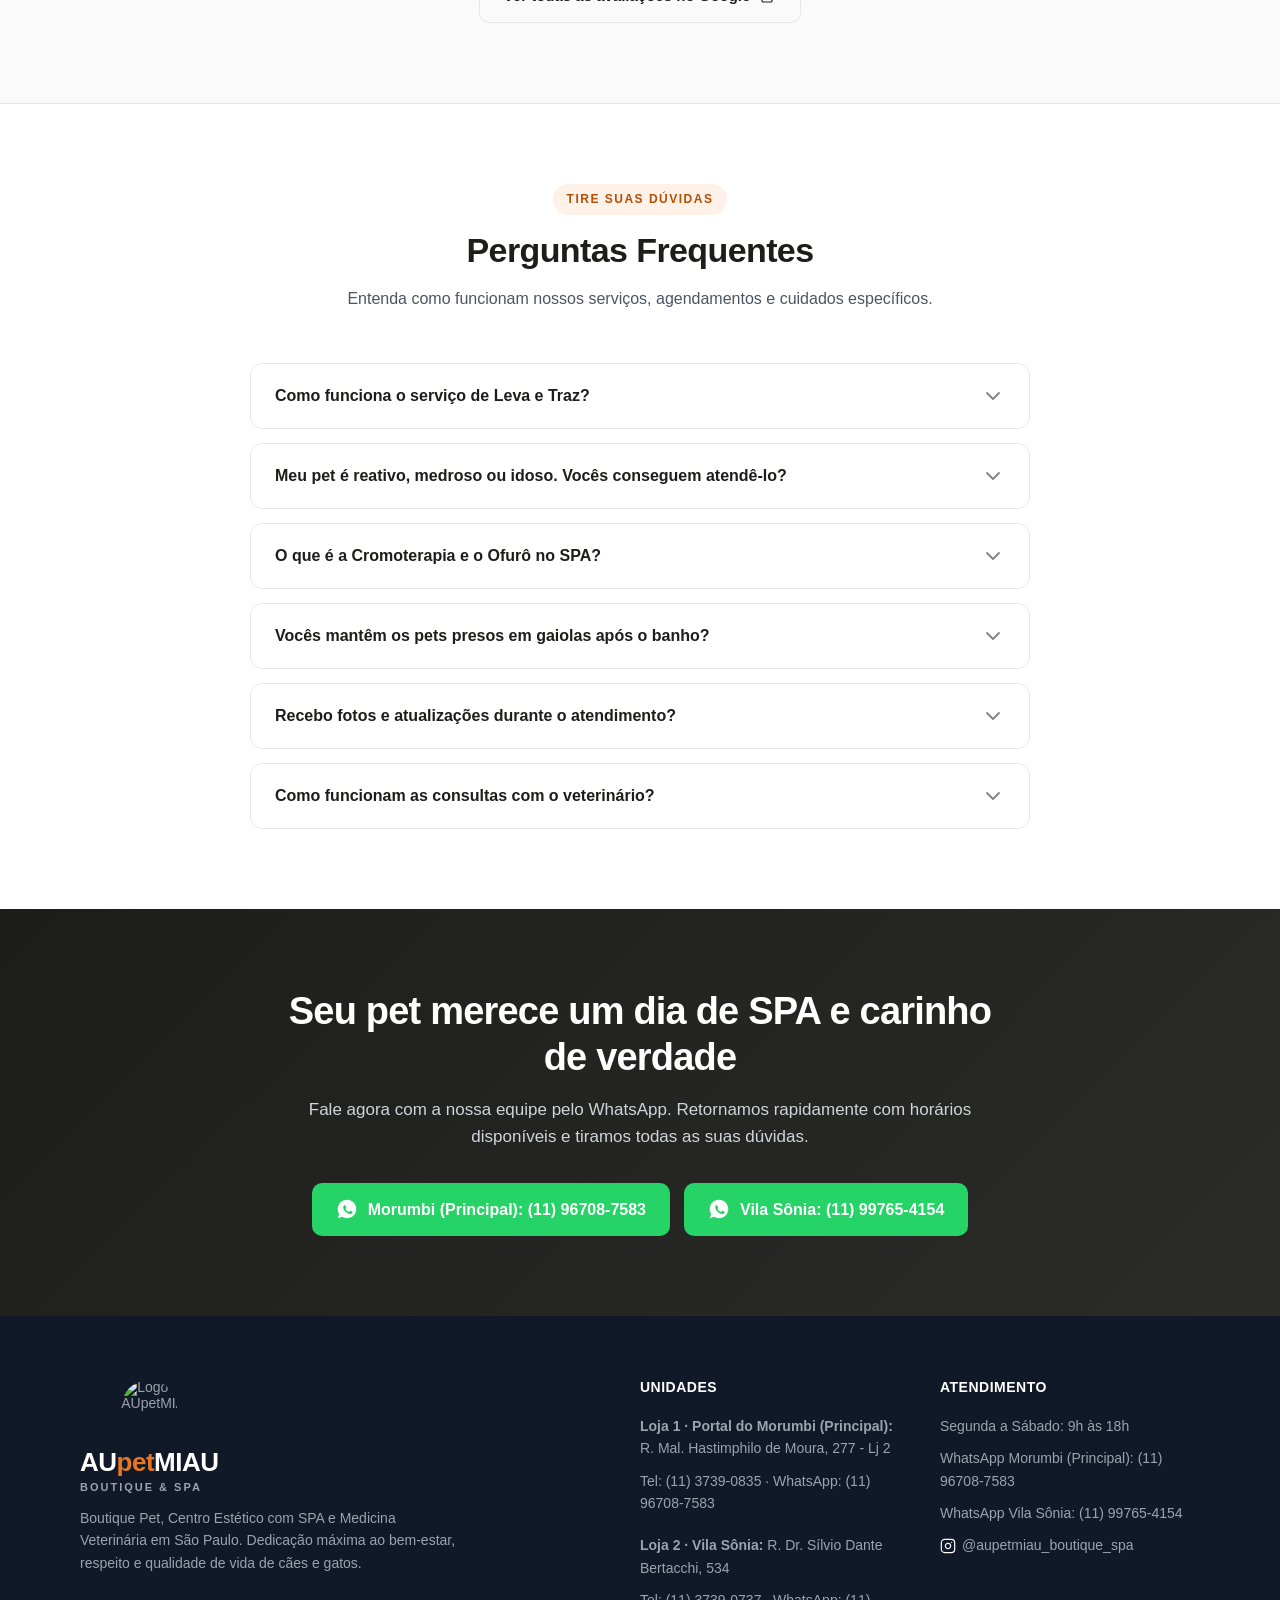
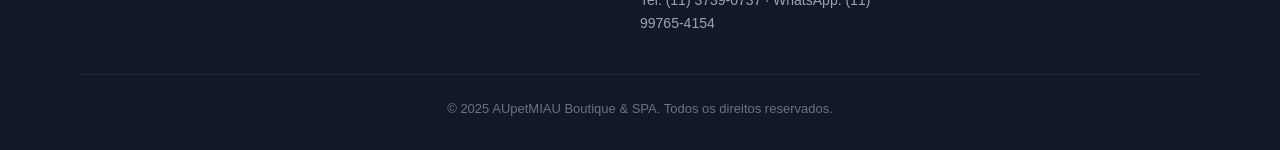
==== commit 76dea504: "v5: reviews sem links individuais (link unico no fim), carrossel 1 card/vez com easing suave 0.9s, a" ====
--- a/index.html
+++ b/index.html
@@ -656,7 +656,6 @@
                   <div class="review-author">Grégory Esgaib</div>
                   <div class="review-source">
                     <span>Google Maps · Vila Sônia</span>
-                    <a href="https://www.google.com/maps/search/?api=1&query=AUpetMIAU+Boutique+%26+SPA+Rua+Dr+Silvio+Dante+Bertacchi+534+Vila+Sonia+Sao+Paulo" target="_blank" rel="noopener noreferrer">Ver no Google</a>
                   </div>
                 </div>
               </div>
@@ -673,7 +672,6 @@
                   <div class="review-author">Amanda Morelli</div>
                   <div class="review-source">
                     <span>Google Maps · Vila Sônia</span>
-                    <a href="https://www.google.com/maps/search/?api=1&query=AUpetMIAU+Boutique+%26+SPA+Rua+Dr+Silvio+Dante+Bertacchi+534+Vila+Sonia+Sao+Paulo" target="_blank" rel="noopener noreferrer">Ver no Google</a>
                   </div>
                 </div>
               </div>
@@ -690,7 +688,6 @@
                   <div class="review-author">Andrea Macedo</div>
                   <div class="review-source">
                     <span>Google Maps · Vila Sônia</span>
-                    <a href="https://www.google.com/maps/search/?api=1&query=AUpetMIAU+Boutique+%26+SPA+Rua+Dr+Silvio+Dante+Bertacchi+534+Vila+Sonia+Sao+Paulo" target="_blank" rel="noopener noreferrer">Ver no Google</a>
                   </div>
                 </div>
               </div>
@@ -707,7 +704,6 @@
                   <div class="review-author">Keila Poli</div>
                   <div class="review-source">
                     <span>Google Maps · Vila Sônia</span>
-                    <a href="https://www.google.com/maps/search/?api=1&query=AUpetMIAU+Boutique+%26+SPA+Rua+Dr+Silvio+Dante+Bertacchi+534+Vila+Sonia+Sao+Paulo" target="_blank" rel="noopener noreferrer">Ver no Google</a>
                   </div>
                 </div>
               </div>
@@ -724,7 +720,6 @@
                   <div class="review-author">Stephany Costa</div>
                   <div class="review-source">
                     <span>Google Maps · Vila Sônia</span>
-                    <a href="https://www.google.com/maps/search/?api=1&query=AUpetMIAU+Boutique+%26+SPA+Rua+Dr+Silvio+Dante+Bertacchi+534+Vila+Sonia+Sao+Paulo" target="_blank" rel="noopener noreferrer">Ver no Google</a>
                   </div>
                 </div>
               </div>
@@ -741,7 +736,6 @@
                   <div class="review-author">Priscila Delanesi</div>
                   <div class="review-source">
                     <span>Google Maps · Vila Sônia</span>
-                    <a href="https://www.google.com/maps/search/?api=1&query=AUpetMIAU+Boutique+%26+SPA+Rua+Dr+Silvio+Dante+Bertacchi+534+Vila+Sonia+Sao+Paulo" target="_blank" rel="noopener noreferrer">Ver no Google</a>
                   </div>
                 </div>
               </div>
@@ -758,7 +752,6 @@
                   <div class="review-author">Juliana Janez</div>
                   <div class="review-source">
                     <span>Google Maps · Vila Sônia</span>
-                    <a href="https://www.google.com/maps/search/?api=1&query=AUpetMIAU+Boutique+%26+SPA+Rua+Dr+Silvio+Dante+Bertacchi+534+Vila+Sonia+Sao+Paulo" target="_blank" rel="noopener noreferrer">Ver no Google</a>
                   </div>
                 </div>
               </div>
@@ -775,7 +768,6 @@
                   <div class="review-author">Camilla R. Pereira</div>
                   <div class="review-source">
                     <span>Google Maps · Morumbi</span>
-                    <a href="https://www.google.com/maps/search/?api=1&query=AUpetMIAU+Boutique+%26+SPA+Rua+Marechal+Hastimphilo+de+Moura+277+Vila+Suzana+Sao+Paulo" target="_blank" rel="noopener noreferrer">Ver no Google</a>
                   </div>
                 </div>
               </div>
@@ -792,7 +784,6 @@
                   <div class="review-author">heloisa ripper moreira buchaul</div>
                   <div class="review-source">
                     <span>Google Maps · Morumbi</span>
-                    <a href="https://www.google.com/maps/search/?api=1&query=AUpetMIAU+Boutique+%26+SPA+Rua+Marechal+Hastimphilo de Moura+277+Vila+Suzana+Sao+Paulo" target="_blank" rel="noopener noreferrer">Ver no Google</a>
                   </div>
                 </div>
               </div>
@@ -809,7 +800,6 @@
                   <div class="review-author">Daiana Claumann</div>
                   <div class="review-source">
                     <span>Google Maps · Morumbi</span>
-                    <a href="https://www.google.com/maps/search/?api=1&query=AUpetMIAU+Boutique+%26+SPA+Rua+Marechal+Hastimphilo+de+Moura+277+Vila+Suzana+Sao+Paulo" target="_blank" rel="noopener noreferrer">Ver no Google</a>
                   </div>
                 </div>
               </div>
@@ -826,7 +816,6 @@
                   <div class="review-author">Daniele Monteiro</div>
                   <div class="review-source">
                     <span>Google Maps · Morumbi</span>
-                    <a href="https://www.google.com/maps/search/?api=1&query=AUpetMIAU+Boutique+%26+SPA+Rua+Marechal+Hastimphilo+de+Moura+277+Vila+Suzana+Sao+Paulo" target="_blank" rel="noopener noreferrer">Ver no Google</a>
                   </div>
                 </div>
               </div>
@@ -843,7 +832,6 @@
                   <div class="review-author">Andrea Ervatti</div>
                   <div class="review-source">
                     <span>Google Maps · Morumbi</span>
-                    <a href="https://www.google.com/maps/search/?api=1&query=AUpetMIAU+Boutique+%26+SPA+Rua+Marechal+Hastimphilo+de+Moura+277+Vila+Suzana+Sao+Paulo" target="_blank" rel="noopener noreferrer">Ver no Google</a>
                   </div>
                 </div>
               </div>
@@ -860,7 +848,6 @@
                   <div class="review-author">Flávia Marcon</div>
                   <div class="review-source">
                     <span>Google Maps · Morumbi</span>
-                    <a href="https://www.google.com/maps/search/?api=1&query=AUpetMIAU+Boutique+%26+SPA+Rua+Marechal+Hastimphilo+de+Moura+277+Vila+Suzana+Sao+Paulo" target="_blank" rel="noopener noreferrer">Ver no Google</a>
                   </div>
                 </div>
               </div>
@@ -877,7 +864,6 @@
                   <div class="review-author">eduardo carqueijo</div>
                   <div class="review-source">
                     <span>Google Maps · Morumbi</span>
-                    <a href="https://www.google.com/maps/search/?api=1&query=AUpetMIAU+Boutique+%26+SPA+Rua+Marechal+Hastimphilo+de+Moura+277+Vila+Suzana+Sao+Paulo" target="_blank" rel="noopener noreferrer">Ver no Google</a>
                   </div>
                 </div>
               </div>
